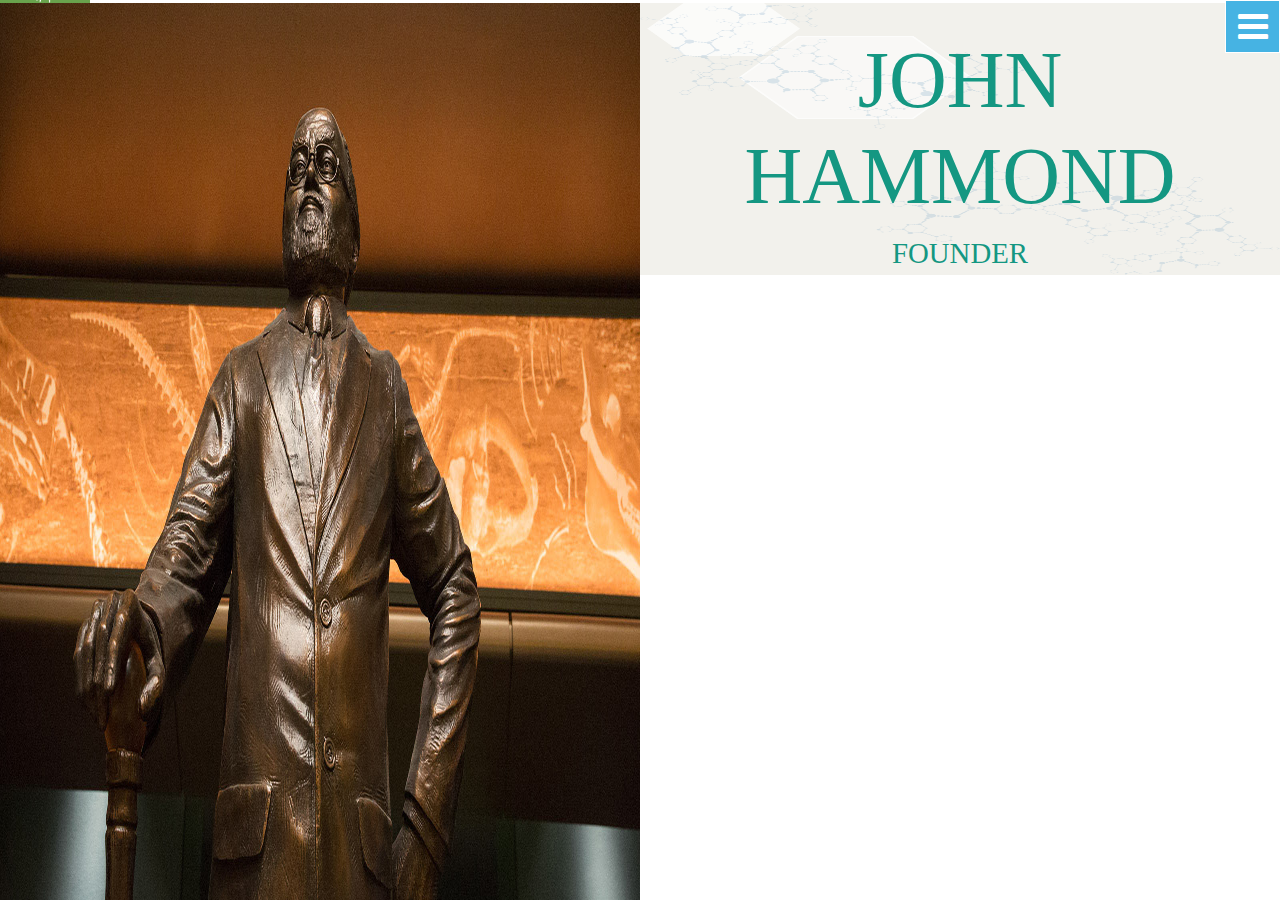
==== our_founder.html @ e9bb3881 "latest" ====
<!DOCTYPE html>
<html lang="en">
   <head>
      <meta charset="UTF-8">
      <meta name="viewport" content="width=device-width, initial-scale=1.0">
      <title>The Dinosaur Protection Group has hacked the Isla Nublar Jurassic World site to keep concerned citizens informed of what’s happening with the remaining dinosaurs as they struggle to survive in the face of an imminent natural disaster.</title>
      <link rel="stylesheet" href="https://maxcdn.bootstrapcdn.com/bootstrap/4.0.0/css/bootstrap.min.css" integrity="sha384-Gn5384xqQ1aoWXA+058RXPxPg6fy4IWvTNh0E263XmFcJlSAwiGgFAW/dAiS6JXm" crossorigin="anonymous">
      <script src="https://code.jquery.com/jquery-3.2.1.slim.min.js" integrity="sha384-KJ3o2DKtIkvYIK3UENzmM7KCkRr/rE9/Qpg6aAZGJwFDMVNA/GpGFF93hXpG5KkN" crossorigin="anonymous"></script>
      <script src="https://cdnjs.cloudflare.com/ajax/libs/popper.js/1.12.9/umd/popper.min.js" integrity="sha384-ApNbgh9B+Y1QKtv3Rn7W3mgPxhU9K/ScQsAP7hUibX39j7fakFPskvXusvfa0b4Q" crossorigin="anonymous"></script>
      <script src="https://maxcdn.bootstrapcdn.com/bootstrap/4.0.0/js/bootstrap.min.js" integrity="sha384-JZR6Spejh4U02d8jOt6vLEHfe/JQGiRRSQQxSfFWpi1MquVdAyjUar5+76PVCmYl" crossorigin="anonymous"></script>             
      <link rel="shortcut icon" href="images/favicon.png">
      <link rel="stylesheet" href="css/our_founder.css">
      <link rel="stylesheet" href="https://cdnjs.cloudflare.com/ajax/libs/font-awesome/4.7.0/css/font-awesome.min.css">
      <script src="https://ajax.googleapis.com/ajax/libs/jquery/3.4.1/jquery.min.js"></script>                                
   </head>
   <body>
<!-- ================= NAVBAR STARTED ====================== -->      
<div class="navbarr">
   <div id="navbar">
      <div onclick="openLogoDropdownFunction()" style="cursor: pointer;">
         <img src="images/small_logo.png" width="90px" height="53px" class="logo">   
         <hr class="hrForDropDown" id="hrfordropdown">
      </div>
      <a href="index.html">
      <img src="svg/jurassic_world_title.svg" width="210px" height="50px" class="jurassicWorldLogo" style="margin-left: 5px;">        
      </a>
      <a href="https://www.instagram.com/dinosaurprotectiongroup/" target="_blank">
      <i class="fa fa-instagram insta_icon"></i>
      </a>
      <a href="https://twitter.com/dinoprotectgrp?lang=en" target="_blank">
      <i class="fa fa-twitter twitter_icon"></i>
      </a>
      <a href="https://www.facebook.com/DinosaurProtectionGroup/" target="_blank">
      <i class="fa fa-facebook fb_icon"></i>        
      </a>
   </div>
</div>
<div class="LogoDropdownMainDiv">
   <ul id="logodropdown">
      <li class="dropdownLogoListItem">
         <img src="images/logo.png" class="dropdownLogo img-fluid">
      </li>
      <li class="dropdownRightSideLogoListItem">
         <img src="images/dpg_logo.png" alt="dpg_logo" class="dpg_logo img-fluid">
      </li>
      <li class="dropdownLogoIconsListItem">
         <a href="https://www.facebook.com/DinosaurProtectionGroup/" target="_blank" class="dropdownLogoFbIconLink">
         <i class="fa fa-facebook dropdownLogoFbIcon"></i>
         </a>
         <a href="https://twitter.com/dinoprotectgrp?lang=en" target="_blank" class="dropdownLogoTwitterIconLink">
         <i class="fa fa-twitter dropdownLogoTwitterIcon"></i>
         </a>
         <a href="https://www.instagram.com/dinosaurprotectiongroup/" target="_blank" class="dropdownLogoInstaIconLink">
         <i class="fa fa-instagram dropdownLogoInstaIcon"></i>
         </a>
      </li>
      <li class="dropdownLogoAlertListItem">
         <p class="alertPara">alert! mount sibo is active</p>
         <p class="volcanicPara">volcanic alert <span style="line-height: 38px;">level</span></p>
         <div class="dropdownLogoAlertSectionNumber">3</div>
      </li>
      <li class="dropdownLogoSliderListItem">
         <p class="dropdownLogoSliderSectionPara">what’s happening</p>
         <div class="carousel slide" data-ride="carousel" data-interval="1800">
            <div class="carousel-inner">
               <div class="carousel-item active">
                  <p class="ferrySlideHeading">ferry departs <br>at 9:30</p>
                  <p class="ferrySlideFirstRotatingHeading">island</p>
                  <p class="ferrySlideSecondRotatingHeading">is unsafe.</p>
               </div>
               <div class="carousel-item">
                  <p class="meetSlideHeading">meet mr. dna <br>at 9:30</p>
                  <p class="meetSlideFirstRotatingHeading">we must</p>
                  <p class="meetSlideSecondRotatingHeading">protect them!</p>
               </div>
               <div class="carousel-item">
                  <p class="mosasaurusSlideHeading">mosasaurus <br>fedding <br>at 9:30</p>
                  <p class="mosasaurusFirstRotatingHeading">feeding show</p>
                  <p class="mosasaurusSecondRotatingHeading">is closed.</p>
               </div>
               <div class="carousel-item">
                  <p class="freshSlideHeading">fresh baked <br>churros <br>at 10:15</p>
                  <p class="freshSlideFirstRotatingHeading">save the</p>
                  <p class="freshSlideSecondRotatingHeading">dinosaurs</p>
               </div>
               <div class="carousel-item">
                  <p class="innovationSlideHeading">innovation <br>center <br>guided tour <br>at 9:00</p>
                  <p class="innovationSlideFirstRotatingHeading">severe lack</p>
                  <p class="innovationSlideSecondRotatingHeading">of medicine</p>
               </div>
               <div class="carousel-item">
                  <p class="imaxSlideHeading">imax screening <br>at 10:00</p>
                  <p class="imaxSlideFirstRotatingHeading">theater closed</p>
                  <p class="imaxSlideSecondRotatingHeading">permanently.</p>
               </div>
               <div class="carousel-item">
                  <p class="triceratopsSlideHeading">triceratops <br>feeding <br>at 10:00</p>
                  <p class="triceratopsSlideFirstRotatingHeading">in need of</p>
                  <p class="triceratopsSlideSecondRotatingHeading">urgent care.</p>
               </div>
               <div class="carousel-item">
                  <p class="feedingSlideHeading">t. rex feeding <br>at 10:00</p>
                  <p class="feedingSlideFirstRotatingHeading">we can't let them</p>
                  <p class="feedingSlideSecondRotatingHeading">become extinct</p>
               </div>
            </div>
         </div>
      </li>
      <li class="dropdownLogoEruptionProjectionListItem">
         <p class="dropdownLogoEruptionProjectionPara">eruption projection</p>
         <p class="dropdownLogoEruptionProjectionMonthName">june</span></p>
         <div class="dropdownLogoEruptionProjectionSectionNumber">22</div>
      </li>
      <li class="dropdownLogoWaitTimesListItem">
         <p class="dropdownLogoWaitTimesPara">wait times</p>
         <div class="carousel slide" data-ride="carousel" data-interval="2000">
            <div class="carousel-inner">
               <div class="carousel-item active">
                  <p class="dropdownLogoGyrosphereSlideHeading">gyrosphere</p>
                  <div class="dropdownLogoGyrosphereSlideNumber">0</div>
                  <p class="dropdownLogoGyrosphereSlideMinutes">minutes</p>
               </div>
               <div class="carousel-item">
                  <p class="dropdownLogoEggSpinnerSlideHeading">egg spinner</p>
                  <div class="dropdownLogoEggSpinnerSlideNumber">0</div>
                  <p class="dropdownLogoEggSpinnerSlideMinutes">minutes</p>
               </div>
               <div class="carousel-item">
                  <p class="dropdownLogoGondolaLiftSlideHeading">gondola lift</p>
                  <div class="dropdownLogoGondolaLiftSlideNumber">0</div>
                  <p class="dropdownLogoGondolaLiftSlideMinutes">minutes</p>
               </div>
               <div class="carousel-item">
                  <p class="dropdownLogoCretaceousCruiseSlideHeading">cretaceous cruise</p>
                  <div class="dropdownLogoCretaceousCruiseSlideNumber">0</div>
                  <p class="dropdownLogoCretaceousCruiseSlideMinutes">minutes</p>
               </div>
               <div class="carousel-item">
                  <p class="dropdownLogoGentleGiantsPettingZooSlideHeading">gentle giants petting zoo</p>
                  <div class="dropdownLogoGentleGiantsPettingZooSlideNumber">0</div>
                  <p class="dropdownLogoGentleGiantsPettingZooSlideMinutes">minutes</p>
               </div>
               <div class="carousel-item">
                  <p class="dropdownLogoGallimimusValleySlideHeading">gallimimus valley</p>
                  <div class="dropdownLogoGallimimusValleySlideNumber">0</div>
                  <p class="dropdownLogoGallimimusValleySlideMinutes">minutes</p>
               </div>
            </div>
         </div>
      </li>
      <li class="dropdownLogoDidYouKnow">
         <p class="dropdownLogoDidYouKnowHeading">did you know?</p>
         <hr class="dropdownLogoDidYouKnowHr">
         <div class="carousel slide" data-ride="carousel" data-interval="2400">
            <div class="carousel-inner">
               <div class="carousel-item active">
                  <p class="dropdownANewBornBabySlidePara">A newborn human baby has a bigger brain than most fully grown dinosaurs.</p>
                  <div class="dropdownLogoANewBornRotatingHeading">
                     <p class="dropdownLogoANewBornRotatingFirstHeading">this park will never again</p>
                     <p class="dropdownLogoANewBornRotatingSecondHeading">profit from living creatures</p>
                  </div>
               </div>
               <div class="carousel-item">
                  <p class="dropdownLogoThePlatesSlidePara">The plates on a Stegosaurus’ back can grow up to 30 inches 76cm. that's about the length of a skateboard.</p>
                  <div class="dropdownLogoThePlatesRotatingHeading">
                     <p class="dropdownLogoThePlatesRotatingFirstHeading">in the face of greed,</p>
                     <p class="dropdownLogoThePlatesRotatingSecondHeading">life always finds a way</p>
                  </div>
               </div>
               <div class="carousel-item">
                  <p class="dropdownLogoTRexSlidePara">The T. rex’s widely mocked tiny arms are actually incredibly powerful.</p>
                  <div class="dropdownLogoTRexRotatingHeading">
                     <p class="dropdownLogoTRexRotatingFirstHeading">Masrani Corporation</p>
                     <p class="dropdownLogoTRexRotatingSecondHeading">must be held accountable!</p>
                  </div>
               </div>
               <div class="carousel-item">
                  <p class="dropdownLogoTheApatosaurusSlidePara">The Apatosaurus reaches full size in only 10 years. Talk about a growth spurt!</p>
                  <div class="dropdownLogoTheApatosaurusRotatingHeading">
                     <p class="dropdownLogoTheApatosaurusRotatingFirstHeading">One day of park profits</p>
                     <p class="dropdownLogoTheApatosaurusRotatingSecondHeading">could save a species</p>
                  </div>
               </div>
               <div class="carousel-item">
                  <p class="dropdownLogoTheStegosaurusSlidePara">The Stegosaurus’ brain is about the size of a walnut.</p>
                  <div class="dropdownLogoTheStegosaurusRotatingHeading">
                     <p class="dropdownLogoTheStegosaurusRotatingFirstHeading">100+ dinosaurs are</p>
                     <p class="dropdownLogoTheStegosaurusRotatingSecondHeading">currently running loose.</p>
                  </div>
               </div>
               <div class="carousel-item">
                  <p class="dropdownLogoTheRexEatSlidePara">T. rex eats up to 22 tons, 20 metric tons of meat a year… that’s the equivalent of 18 cows.</p>
                  <div class="dropdownLogoTheRexEatRotatingHeading">
                     <p class="dropdownLogoTheRexEatRotatingFirstHeading">The DPG is trying to monitor</p>
                     <p class="dropdownLogoTheRexEatRotatingSecondHeading">activity on the island.</p>
                  </div>
               </div>
               <div class="carousel-item">
                  <p class="dropdownLogoDinosaursSlidePara">Dinosaurs are both hot- and cold-blooded. Usually carnivores are hot; herbivores run cold.</p>
                  <div class="dropdownLogoDinosaursRotatingHeading">
                     <p class="dropdownLogoDinosaursRotatingFirstHeading">Lava is likely to overrun</p>
                     <p class="dropdownLogoDinosaursRotatingSecondHeading">countless dinosaurs</p>
                  </div>
               </div>
               <div class="carousel-item">
                  <p class="dropdownLogoTheGallimimusSlidePara">The Gallimimus or “chicken mimic” weighs about 493 pounds, 224 kg more than its feathered namesake.</p>
                  <div class="dropdownLogoTheGallimimusRotatingHeading">
                     <p class="dropdownLogoTheGallimimusRotatingFirstHeading">More than 2 dinosaurs</p>
                     <p class="dropdownLogoTheGallimimusRotatingSecondHeading">are killed every week</p>
                  </div>
               </div>
            </div>
         </div>
      </li>
      <li class="dropdownLogoJurassicWorldLink">
         <div class="dropdownLogoJurassicWorldButtonDiv">        
            <a href="http://www.jurassicworld.com/?redirect=off" target="_blank" style="border: none;">
            <button type="button" class="dropdownLogoJurassicWorldLinkButton">visit juraassicworld.com</button>
            </a>
         </div>
      </li>
   </ul>
</div>
<div class="barsDiv">
   <i class="fa fa-bars" onclick="openNavbarFunction()" id="openNavbar"></i>          
</div>
<div class="navbarDropdownMainDiv">
   <ul id="list" style="-moz-user-select: none; user-select: none; -webkit-user-select: none;">
      <a href="">
         <li id="islandListItem" >
            <div class="island_overlay_color">
               <svg xmlns="http://www.w3.org/2000/svg" viewBox="0 0 512 512" class="island_map_icon">
                  <g fill-rule="evenodd" clip-rule="evenodd">
                     <path d="M382.38 36.5H129.618L3.237 256l126.38 219.5H382.38L508.765 256 382.38 36.5zm-8.97 423H138.587L21.126 255l117.46-204.5H373l.25-.186 117.546 204.593L373.41 459.5zM199.367 133.075v-4.128c-1.7.492-2.74.755-3.76 1.093-22.348 7.413-44.673 14.9-67.065 22.18-3.062.995-4.042 2.317-4.038 5.563.1 75.107.07 150.212.063 225.32v4.397c2.016-.618 3.495-1.04 4.956-1.525 21.88-7.29 43.73-14.657 65.66-21.8 3.183-1.035 4.265-2.35 4.26-5.78-.113-75.11-.08-150.214-.076-225.32zM387.428 128.744V124.5c-1.974.59-3.358.96-4.716 1.413-21.77 7.252-43.506 14.598-65.328 21.683-3.286 1.067-4.146 2.55-4.142 5.868.098 74.996.067 149.99.062 224.986v4.35c1.604-.463 2.75-.754 3.87-1.124 22.123-7.335 44.224-14.744 66.39-21.944 3.106-1.01 3.936-2.455 3.932-5.638-.1-75.118-.07-150.234-.068-225.35zM296.73 149.06c-20.51-5.034-40.99-10.186-61.48-15.295-7.395-1.845-14.793-3.68-22.49-5.592-.082 1.516-.19 2.58-.19 3.642-.002 75.457.026 150.914-.07 226.37-.004 3.092 1.054 4.093 3.877 4.783 20.044 4.89 40.043 9.953 60.06 14.955 7.74 1.933 15.485 3.842 23.515 5.833.092-1.488.214-2.555.214-3.62.004-75.578-.018-151.157.06-226.734-.002-2.763-.99-3.728-3.497-4.342zm-10.64 88.257c-4.8 15.455-10.852 30.543-16.8 45.615-3.552 9.003-7.936 17.674-11.965 26.485-.344.75-.82 1.438-1.32 2.307-.425-.533-.813-.862-1.006-1.28-10.434-22.53-21.06-44.998-28.306-68.818-4.684-15.392-.613-28.25 11.042-36.44 10.43-7.327 25.083-7.505 35.725-.432 10.905 7.25 16.564 19.895 12.63 32.563zM255.87 213.79c-7.612-.012-13.937 6.27-13.948 13.852-.01 7.63 6.207 13.82 13.9 13.835 7.778.016 13.854-6.02 13.877-13.786.026-7.664-6.165-13.885-13.83-13.9z"></path>
                  </g>
               </svg>
               <h6>island map</h6>
            </div>
         </li>
      </a>
      <a href="">
         <li id="ticketsListItem" class="animate__animated animate__flipInY animate__slow animate__delay-2s animate__repeat-none">
            <svg xmlns="http://www.w3.org/2000/svg" viewBox="0 0 512 512"  class="tickets_icon">
               <path d="M382.38 36.5H129.618L3.237 256l126.38 219.5H382.38L508.765 256 382.38 36.5zm-8.97 423H138.587L21.126 255l117.46-204.5H373l.25-.186 117.546 204.593L373.41 459.5zM187.725 277.522l2.534-1.73 3.087 3.046-1.39 2.918 3.055 3.055.798-1.3.906 4.333s.27-.103 3.51-.878c3.242-.775 4.684-3.763 5.57-5.696.79-1.723 2.026-3.822 3.167-4.67s4.94-1.767 4.94-1.767l-1.64-4.085s-2.1.012-4.528 1.104c-2.43 1.09-3.714 2.458-4.437 3.85-.722 1.392-.967 2.683-2.666 4.713-1.16 1.39-3.083 1.88-4.184 2.05l10.06-16.412-3.345-3.345-14.69 9.09 1.406-3.552s1.943-.195 3.41-.615c.71-.202 1.644-.423 3.76-2.83 2.112-2.404 2.046-5.424 1.282-6.634-.78-1.235-2.927-3.13-4.355-4.322-.79-.66-1.36-1.104-1.36-1.104l-2.812 2.813-11.963 11.964 3.38 3.263 4.06-4.06.528-.526-1.592 5.652-.477 1.693.223.22 2.355 2.355 1.407 1.407zm15.82 2.81l.04-.1c.588-1.51 1.394-3.573 2.7-4.88 1.565-1.565 2.797-1.71 4.182-2.008.142-.03.287-.062.438-.096l.172.832c-.152.033-.3.067-.446.097-1.342.29-2.42.513-3.697 1.822-1.153 1.186-1.934 3.13-2.493 4.562l-.038.1c-1.505 3.858-5.674 4.267-5.85 4.287l-.09-.827c.49-.09 3.785-.46 5.083-3.79zm-1.088-14.95l1.28 1.28-8.637 14.77-.67-.61 1.614-2.85-4.686-4.687-2.9 1.79-.714-.713 14.713-8.98zm-14.206.394l-2.062-2.063-.205-.204-4.2 4.198-.65-.65 6.054-6.052 5.49-5.49.17.102c.487.292 1.91 1.207 2.83 2.396 1.03 1.33 1.997 3.3-.15 5.55-1.832 1.92-2.216 2.094-3.425 2.326-.872.167-2.39.192-3.052.195l-2.262 6.038-.334.89-.658-.6 2.455-6.637zM190.75 296.15c-.55-.176-.446.143-.436.242s.02.215.108.46c.087.246.158.15.235.07.08-.08.13-.195.36-.434.232-.236-.055-.268-.268-.337zM189.49 294.408c-.074.177-.204.335-.128.535.076.2.19.19.368.182.18-.005.457-.033.415-.185-.04-.15-.24-.753-.415-.885-.152-.115-.17.176-.24.353zM200.234 304.473c-.284.12-.424.194-.548.232-.125.038-.264.13-.192.455.054.248.11.224.324.325.213.102.36.126.43.097.072-.03.057-.1-.042-.21-.098-.108-.108-.18-.073-.216.035-.035.052-.047.18-.003.13.044.182-.086.18-.27-.003-.187.025-.533-.26-.41zM184.117 240.737l-5.015-5.015s-5.59 6.134-8.285 9.04c-2.695 2.907-2.947 2.902-3.926 2.794-.977-.11-1.584-.012-2.4-.91-.816-.9-1.884-2.3-1.884-2.3l-4.444 6.704s1.322 2.44 2.305 3.423c.983.983 1.63 1.464 4.67 1.77 3.04.306 4.858-1.188 5.688-2.06.827-.87 13.292-13.446 13.292-13.446zm-22.35 9.54l.68-.868c2.756 2.594 5.215 2.516 6.34 1.398.654-.653 2.567-2.677 4.597-4.82 2.27-2.396 4.798-4.958 5.7-5.862l.743.742c-.894.894-3.417 3.453-5.683 5.846-2.033 2.146-3.953 4.172-4.615 4.836-1.49 1.49-4.434 1.82-7.762-1.272zM191.342 294.93c-.183-.163-.2.097-.365-.042-.167-.14-.184-.225-.267-.36-.083-.14-.18-.333-.224-.054-.037.234.01.39 0 .49-.01.1-.045.23.114.26.16.027.27.04.31.123.04.083-.04.25.167.312.207.06.396.1.524.115.128.018.208.015.26-.058.05-.073-.018-.162-.174-.263-.155-.1-.22-.09-.254-.15-.035-.063.092-.213-.09-.375zM202.508 267.272l-.64-.64-9.744 6.2 4.402 4.403 5.982-9.963zm-7.955 5.854l3.98-2.53-2.465 4.045-1.515-1.514zM206.24 258.004c.132-.574.648-1.178-.192-1.192-.84-.014-1.062.146-1.208.383-.123.197-.26.263-.478.3l1.763 1.763c.002-.27.018-.83.114-1.254zM192.283 251.93l-.14-.14-2.947-2.948s-9.075 8.726-10.04 9.688c-.962.964-1.802.248-2.356-.307-.554-.555-.93-.972-.623-1.362.306-.39 10.39-10.646 10.39-10.646l-3.472-3.473-11.012 11.012c-2.664 2.664-2.263 2.818-2.05 4.138.215 1.32.616 3.113 1.398 3.61.785.494 3.942.522 3.942.522l-1.318 1.575 3.375 3.184 14.136-14.136.717-.715zm-13.928 11.368l-.64-.658.566-.5c-1.162-.66-3.28-1.94-3.506-2.092l-.153-.103c-.437-.295-.82-.505-1.086-.772-.308-.307-.472-.68-.527-1.187-.195-1.767.1-2.04.88-2.82l.08-.077c.685-.69 7.268-7.288 9.058-8.996l.673.673c-1.742 1.662-8.42 8.305-9.083 8.97l-.08.08c-.62.618-.77.657-.616 2.07.054.496.292.762 1.19 1.366l.155.104c.78.528 2.755 1.736 3.586 2.23l9.96-9.668.64.657-11.095 10.72zM198.635 303.122c-.19.037-.24.04-.313.158-.072.12.057.206.26.42.207.21.214.18.266.145.05-.034.128-.104.133-.2.007-.096-.027-.12-.027-.454 0-.156-.128-.108-.318-.068zM199.393 301.412c-.008-.027-.16-.105-.473-.17-.255-.05-.293-.05-.426.09s-.25.2-.223.25c.03.05.074.087.392.183.318.097.376.018.497-.076.12-.096.24-.25.233-.278zM200.28 303.735c-.024-.118-.042-.222-.123-.557-.08-.335-.14-.308-.347-.348-.236-.042-.333.01-.3.114.03.106.02.15-.02.378s-.118.003-.162-.01c-.042-.013-.12.083-.085.29.033.205.04.236.09.24.05.006.187.017.573.104.386.087.396-.09.373-.21zM198.307 302.55c-.046-.077-.22-.138-.428-.18-.21-.04-.234-.036-.24.237-.004.275.07.268.15.298.082.03.203.024.362-.107.158-.134.212-.154.155-.248zM196.85 302.552c-.125.1-.165.074-.28-.067-.118-.143-.22-.1-.484-.018-.264.08-.277.25-.233.323.043.074.043.17.152.315.11.144.28.102.566.06s.362-.183.483-.375c.123-.19.173-.182.07-.286-.12-.12-.148-.05-.272.048zM195.036 297.73c.172.013.383.005.362-.182-.02-.185.09-.296.106-.45.02-.157.024-.28-.044-.302-.07-.02-.076.014-.183.136-.107.12-.15.183-.187.17-.033-.012-.055-.06-.138-.2-.083-.135-.152-.09-.17-.07-.017.018.015.027-.013.296-.028.268-.116.58.266.603zM197.142 298.223c-.238-.183-.11.344-.29.312-.048-.01-.23-.308-.29-.29-.06.016-.055.13-.072.445-.018.313.038.382.1.424.062.04.093.065.304.227.21.163.29.237.34.198.053-.037.102-.26.116-.445.014-.186.034-.33.06-.476.03-.146-.078-.248-.268-.394zM195.976 301.826c-.01-.07.062-.18.145-.234.084-.057.132-.1.118-.152-.013-.055-.156-.05-.263-.157-.04-.038.08-.15.205-.247.148-.114.086-.148-.072-.217-.16-.07-.205-.13-.232-.178-.028-.047.142-.19-.004-.252-.145-.062-.09.077-.325.076-.234 0-.28-.023-.29-.067-.01-.048.185-.172.29-.237.108-.065.22-.092.45-.082s.38-.055.385-.114c.002-.06-.077-.09-.056-.157.02-.07.165-.153.12-.213-.045-.06-.124.028-.424-.03-.3-.058-.48-.095-.67-.088-.192.005-.396.014-.43-.026-.036-.042.116-.146.36-.28.246-.134.354-.166.443-.187s.255-.09.17-.21-.118-.23-.08-.293c.038-.066.164-.25.11-.312-.056-.063-.087-.003-.208-.034s-.093-.155-.187-.124c-.093.03-.068.075-.155.19-.085.112-.225.307-.3.28-.076-.03-.113-.087-.176-.18-.063-.088-.126-.115-.188-.088-.063.028-.058.1-.12.3-.063.2-.225.453-.273.474-.05.02-.128.1-.17-.13-.042-.225-.038-.325-.02-.405.02-.083.167-.252.116-.332-.052-.078-.146.082-.194-.097-.048-.18-.067-.374-.088-.477-.022-.104-.084-.185-.164-.1-.267.285-.55.645-.763.888-.215.24-.387.364-.142.492.245.128.417.23.39.266-.027.035-.166.118-.175.177-.01.06.096.116.2.235.104.116.162.216.345.2.183-.018.48-.073.5-.012.022.062-.358.167-.02.29.34.122.473.148.542.197.07.048.22.09-.018.19-.24.1-.488.32-.18.536.307.22.33.194.475.284.145.09.282.153.336.182.055.03.186.084.182.122-.002.036-.037.105-.213.09-.176-.018-.305.048-.3.182.002.136.07.184.126.26s.152.24.326.173c.17-.07.223-.114.32-.163.098-.048.257-.144.244-.214zM192.057 297.21c-.093-.203-.18-.344-.204-.38-.082-.126-.113.036-.124.136-.01.1-.043.27-.1.473-.06.204-.095.17-.257-.043-.162-.21-.262-.198-.358-.178-.097.02-.193.145-.287.228-.093.087.045.108.086.323.042.213.01.278.14.373.125.093.29.03.4.027.105-.003.167.052.298.12.13.07.256-.09.484-.262.227-.174.155-.217.103-.345s-.09-.268-.183-.472zM189.033 265.218c.668.042 2.26.008 3.05-.145.985-.19 1.248-.354 2.96-2.146 1.634-1.714.988-3.21.01-4.52-.734-.982-1.688-1.558-2.143-1.827l-1.407 1.406-4.852 4.85 1.945 1.946.438.436zm3.79-6.04c.862.52 1.23.9 1.057 1.91-.184 1.06-1.274 1.834-2.336 2.102-1.025.26-2.078-.347-2.158-.39l3.438-3.622zM219.592 264.08c-.068-.2-.072-1.4-.088-1.437 0 0-.943 1.19-1.36 1.608-.418.418-.382.476-.325.636.056.16-.037.592.06.75.1.162.135.445.127.808-.008.363.142.874.142.874l1.54-1.592s-.03-.093-.05-.237c-.02-.147-.068-.398.007-.685.073-.284.01-.522-.055-.724zM215.115 268.218l1.257 1.257s.028-.553.04-.842c.01-.29-.01-.546-.165-.814-.155-.27-.12-.49-.32-.692 0 0-.407.57-.562.747s-.25.343-.25.343zM207.99 280.374c-.71 1.513-1.375 4.454-3.113 5.57-2.356 1.512-4.266 1.385-4.266 1.385l.776 4.908s2.3-.18 3.562-.447c1.264-.267 3.6-1.857 4.572-3.367.972-1.513 1.902-3.604 2.428-4.774.53-1.172 1.937-2.37 2.992-2.64s3.725-.985 3.725-.985l-1.83-4.354s-.86-.074-3.582.68c-2.982.823-4.722 2.874-5.263 4.024zm7.708-1.59c-1.74.2-3.302.932-4.342 2.14-.593.685-1.192 1.882-1.733 3.07-.673 1.48-1.405 3.046-2.28 3.812-1.214 1.068-2.49 1.66-4.11 1.778l-.043.004-.098-.818.046-.003c.528-.04 2.078-.247 3.677-1.652.726-.636 1.347-2.08 1.98-3.473.593-1.305 1.223-2.503 1.902-3.29 1.196-1.388 2.696-2.098 4.868-2.426l.133.857zM218.386 268.41c-.1.076-.285.23-.197.424.035.078.13.127.37.072.39-.09.81.024.935.056.123.03.236-.08.256-.3.022-.215.026-.314.147-.544.12-.228.1-.466.096-.708-.005-.24-.02-.597-.257-.39-.238.204-.54.55-.8.798-.257.247-.386.47-.55.593zM211.48 239.403c.203.293.057.55-.048.835-.043.124-.032.242-.015.37.044.325.032.546-.14.83-.097.163-.242.294-.364.438-.15.176-.275.382-.15.612.046.09.13.154.22.19.158.063.325.084.483.142.36.132.687.392 1.08.414.42.025.69-.288.845-.642.436-.98.976-1.297 1.95-.94.903.33 1.837.843 1.897 1.52.06.678-.745.655-.76 1.288-.015.632.587.392.813.42.225.03.52.053.91-.52.392-.57.85-1.136 1.528-.865s1.068.783.79 1.513c-.277.73-.534 1.513 0 1.76.535.25 1-.368 1.272-.76.27-.39.85-1.12 1.302-.88.45.242.127.836.278 1.228.15.39.387.83.452 1.31.083.623-.262 1.125.015 1.263.332.165.6-.16 1.076-.355.663-.27.932-.71 1.265-1.008.572-.512.888-.812.918.106.03.918.044 1.386.008 1.783-.07.715-.477.912-.204 1.136.422.346.768.06 1.04 0 .27-.06.737-.194 1.25-.692.51-.498.677-.603.887-.526.21.075.083.67-.008 1.15-.09.482-.31 1.032-.355 1.348-.044.316-.016.452.196.557.212.104.512-.12.753-.407.24-.286.444-.564.54-.843.1-.278.273-.407.46-.37.188.04.264.25.15.77-.112.52-.352 1.33.13 1.482s.57-.39.683-.685c.113-.293.354-1.03.43-1.227.075-.195.113-.43.324-.384.21.045.317.362.248.85-.068.49-.098.88.075.994.173.113.24.09.874-.06.632-.15.82-.204 1.182-.655.36-.45.428-.79.6-1.16s.234-.61.587-.557c.354.054.565.4.587.784.023.383-.142 1.075.136 1.158.28.083.535-.038.707-.166.173-.128.354-.474.52-1.212.166-.736.264-1.27.565-1.3.3-.03.52.608.595.984.075.376.075 1.34.375 1.416.302.075.478-.014.587-.466.187-.775.26-.388.397-1.137.1-.535.15-.934.4-.942.248-.007.346.39.39.934.046.54.24.677.438.662.195-.015.3-.315.315-.753.015-.436.34-.457.39-1.232.053-.776-.126-1.573.52-1.65.648-.074.852.867.964 1.205.113.34.354 1.676 1.123 1.634.542-.03.58-.406.586-.587.016-.405.383-.895.693-1.293.308-.4.308-.94.255-1.4-.05-.46-.203-.91.286-.98.49-.066.942.325 1.236.964.292.64.127 1.484.684 2.1.558.618.655.957.873 1.19.217.233.556.33.856.227.302-.106.46-.415.25-.852-.21-.436-.03-.692.202-.79.234-.098.263-.49.114-1.047-.15-.556-.835-1.752.316-1.46 1.15.293 1.332.4 1.49.813.158.416.278 1.35.31 1.635.03.285.036.64.142.835.104.195.255.54.316.767.06.226.142.37.398.43s.466-.256.46-.46c-.007-.202-.118-.46.458-.955.422-.362.44-1.01.37-1.348-.128-.625-.098-1.166.458-1.182.558-.015.48.422.506.655.022.234.06.54.4.985.338.445.518.79.547 1.122.03.33.137.797.534.94.4.143.384.098.558.286s.54.376 1.022.467c.48.09.987.28 1.52.708.536.428.835.94 1.364 1.026.533.087 1.082.275 1.503.516.422.24.64.474.776.64.134.166.26.463.513.495s.397.116.517.236c.12.12.18.045.754.03.57-.014.955.038 1.392.384.436.346.565.58.452 1.01-.114.428.082.774.005 1.27-.074.497.16.698.333.89.173.186.525.465.587.736.06.27.264.188.286.692.02.504-.01.564-.204.73-.196.165-.083.64-.362.78-.276.144-.73.25-.452.56.28.308.477.367.665.586.187.217.353.722.353 1.062 0 .842-.226.61-.27 1.31-.03.48.02.82.14 1.105s.115.266.046.83c-.067.563.03.872.205 1.226.173.354.28.97.28 1.422 0 .452-.265 1.152.042 2.167.31 1.017.438 1.58.582 2.056.142.474.11.79.3 1.415.188.625.534 2.04.692 3.115.157 1.076-.015 1.325.254 1.762.272.437.713 1.515 1.155 2.94.44 1.424.524 2.02.556 2.455.052.744-.196.64-.204 1.002-.008.487-.104.963-.164 1.202-.062.24-.21.315-.228.542-.015.226.09.316.09.677 0 .363-.15 1.1-.352 1.847-.203.743-.287 1.082-.71 1.594-.42.514-1.21.702-1.812.867-.603.164-1.15.144-1.535.3-.383.158-.896.19-1.22.212-.322.02-.85-.084-.917-.498-.067-.413.015-.616.256-.87.24-.26.263-.476.226-.785-.038-.31-.144-.46.03-.603.173-.143.255-.406-.204-.46-.46-.05-.487-.128-.54-.21-.054-.084-.085-.247.12-.45.203-.204.256-.272.097-.4-.158-.128-.367-.02-.474.07-.107.09-.272.103-.475-.145-.203-.25-.188-.43-.04-.597.15-.164.227-.283.17-.376-.063-.09-.438.075-.687-.083-.248-.157-.257-.36-.084-.55.174-.187.27-.39.114-.532-.158-.144-.37-.07-.655-.16-.287-.09-.806-.577-1.01-.825-.203-.25-.54-.543-.775-.867-.233-.324-.608-1.528-.918-2.002-.307-.475-.602-1.1-.98-1.625-.374-.527-.436-1.01-.78-1.625-.346-.62-.37-1.002-.48-1.536-.115-.534-.355-1.152-.544-1.46s-.534-.806-.534-1.12.293-1.605-.226-2.14c-.52-.533-1.002-.55-1.272-.835-.27-.286-.77-1.34-1.062-1.92-.292-.578-.73-.91-1.392-1.135-.662-.227-1.068-.15-1.354-.39-.286-.244-.504-.882-.708-.89-.203-.008-.406.33-.15.81.256.483.55.387.7 1.573.15 1.19 0 1.355.03 1.747.03.392-.03.77-.346 1.204-.316.437-.505 1.046-.617 1.28-.113.232-.375.842-.617.676-.24-.164-.406-.3-.39-.525.014-.226.18-.633-.046-.95-.225-.314-.31-.532-.51-.586-.205-.05-.333-.044-.52.265-.19.31-.318.624-.392.782-.18.39.106.236-.023.55-.21.512-.346.468-.7 1.062-.354.595-.436.496-.572.947-.135.45-.255.858-.4 1.257s-.3 1.068-.24 1.715c.06.646.144 2.114.12 2.845-.022.73-.06 2.552-.067 3.23-.015 1.52.68 2.856.783 3.266.173.687.227.784.46 1.183.233.398.572 1.1.67 1.422.097.324.225.95.135 1.28-.09.33-.173.504-.422.603-.25.097-.586-.105-.805-.248-.218-.144-.308-.038-.632-.227s-.406-.542-.896-.896c-.49-.353-.956-.594-1.242-.924-.285-.33-1.376-1.635-1.76-2.59-.385-.957-.437-1.324-.392-1.85.045-.53-.007-1.89-.158-2.778-.15-.89.015-1.716.03-2.333.015-.618-.196-2.153-.512-2.876-.316-.722-1.437-4.012-1.58-4.906-.144-.896-.323-1.42-.66-2.527-.34-1.106-.28-1.918-.228-2.514.053-.595-.105-.92.497-1.957.603-1.04.746-1.604.858-1.928.113-.324.36-.692.24-.783-.12-.09-.153-.063-.708.315-.555.377-.93.725-1.097.725-.167 0-.37.098-.55.277-.18.18-.383.247-.602.3-.218.054-.594.25-.594.25s1.158-1.025 1.64-1.492c.482-.465 1.423-1.27 1.316-1.392-.105-.12-.52.083-.903.392-.335.27-.682.493-.764.556.11-.11.728-.79 1.035-1.098.34-.34.686-.654.565-.79-.12-.136-.39-.03-1.04.542-.646.57-1.346 1.06-1.678 1.316-.33.257-.4.28-.662.452-.263.172-.436.286-.64.49-.202.202-.436.195-.602.284-.166.092-.835.43-.835.43s.958-.91 1.573-1.468c.835-.76 1.35-1.243 1-1.498-.165-.12-.61.1-.932.227-.324.13-.25.054-.655.25-.407.195-1.062.533-1.295.6-.233.07-.36.243-.73.37s-1.083.437-1.28.543c-.195.104-.444.066-.684.172-.24.105-.76.278-.76.278s1.347-.91 2.13-1.347c.784-.438 1.288-.865 1.25-.98-.037-.112-1.377.385-2.326.776-.948.39-1.023.42-1.37.797l-.496.54s.516-.717-.165-.645c-2.115.22-4.61 1.29-4.583 1.27 1.527-1.12 3.688-1.82 4.388-2.01s1.164-.142 1.49-.707c.19-.33.26-.626.4-1.104.194-.68.466-1.12.345-1.205-.248-.173-.392-.016-.912.322-.518.34-1.067.857-1.6 1.272-.535.414-1.145.933-1.642.934-.496 0-.655.053-1.098.21-.444.158-.738.285-1.076.4-.34.11-1.152.563-1.152.563s1.046-.955 1.85-1.49c.807-.533 1.032-.594 1.846-1.573.813-.978.82-1.18 1-1.376.18-.194.24-.256.105-.45-.136-.196-.36-.287-.677 0-.317.285-.557.543-.948.947-.392.406-.617.437-.76.385-.145-.053-.4-.324-.588-.437-.188-.113-.573-.3-1.09-.128-.882.293-1.694 1.046-1.694 1.046-.038 1.362-.415 2.25-.415 2.25-.187-.97-.6-1.46-.6-1.46-1.115.844-1.747 1.4-2.04 1.74-.294.338-.242.3-.354.503-.112.202-.18.466-.293.624-.113.158-.083.294.083.444.072.064.147.134.158.235.01.1-.04.192-.054.29-.02.146-.01.3-.02.45-.01.168.002.336.033.5.033.18.138.436.544.194.406-.24.685-.383 1.114-.45.43-.068.92-.002 1.085.15.165.15.106.39-.045.586s-.22.397-.083.595c.136.195.48.827.616 1.008.136.182.36.196.648.436.287.24.264.504.82.595.558.09.626-.068.85.083.228.15.355.367.754.48.398.114.542.12.865.324.323.204.455.063.752.09.55.054.67.25.67.25.18.015.11-.335.353-.67.36-.497.708-.82.985-.88.42-.092.527-.15.58-.445.053-.292-.226-.287-.016-.572.21-.286.7-.67.948-.767.25-.1.564-.038.7.053.136.09.316.257.414.203.098-.053-.053-.415.467-.226.52.188 1.055.223 1.708.896 1.43 1.476 1.29 2.8 1.273 2.762-.377-.768-.85-1.15-1.13-1.4-.277-.248-.37-.367-.79-.52-.422-.15-.76-.006-.963-.135-.204-.128-.166-.347-.452-.3-.286.044-.18.286-.474.473-.293.188-.617.286-.42.587.195.303.353.415.526.36.173-.05.693-.283 1.265.092.572.377.842.63 1.31 1.265 1.182 1.604.737 2.935.737 2.935-.18-1.038-1.122-2.13-1.332-2.37-.21-.24-.414-.55-.925-.55-.512 0-.866.083-1.07-.06-.202-.145-.18-.227-.503-.083s-.67.353-.925.368c-.257.015-.332-.03-.423-.18-.09-.152-.293-.25-.428-.19-.136.06-.18.106-.33.498-.15.392-.392.48-.633.737-.24.256-.302.466-.466.452-.166-.017-.287-.227-.467-.15s-.324.338-.662.374c-.34.038-.67-.143-.714-.247-.046-.106-.077-.304-.227-.392-.15-.09-.338-.144-.52-.293-.18-.15-.21-.422-.42-.468-.21-.046-.73.008-1.01-.21-.277-.22-.406-.92-.64-.973-.232-.05-.39.062-.767-.164-.376-.227-.43-.61-.707-.708-.28-.097-.473.006-.677 0-.203-.007-.203-.112-.693.315-.49.43-.95.873-.95.873s.47.244.785.377c.464.2.55.227.676.766.125.536.313.58.49.617s.404.062.69.287c.408.322.367.54.542.56.55.06.748.085.884.11.138.027.283.027.486-.167.202-.192.39-.21.57-.192.18.018.366.168.49.25s.253-.04.473.163c.218.2.56.53.655.613.095.087.234.165.438.198.42.07.38-.134.678-.11.233.016.457.11.585.04.128-.067.443.058.688.113.245.055.438.13.494.063.057-.063.104-.154.068-.344-.034-.188.267-.48.722-.395.455.087.92.26 1.614 1.093 2.05 2.46 1.496 4.652 1.495 4.646-.184-1.268-.89-2.626-1.782-3.32-.54-.42-.8-.22-1.014-.368-.112-.078-.357-.16-.477-.073-.122.085.067.187.21.27.14.082.158.106.15.22-.01.11-.236.047-.516.024-.28-.02-.627-.025-.653.354-.026.377.31.43.494.502.185.072.378.094.447.198.068.102.223.093.33.045.104-.05.466.062.633.16.167.1.606.386.79.807.364.838.096 1.646.08 2.022-.02.545-.098.795-.442 1.403-.344.61-.662.8-.894.98-.23.18-.314.16-.314.16s.46-.488.68-1.746c.22-1.258.04-1.454-.043-1.605-.08-.15-.146-.31-.43-.533-.282-.225-.338-.383-.38-.484-.044-.104-.028-.147-.14-.188-.11-.044-.106.14-.338.088-.232-.05-.456-.196-.61-.315-.155-.123-.272-.21-.413-.2-.143.015-.433.047-.622.065-.19.017-.644-.13-.782-.215-.137-.086-.45-.364-.507-.55-.056-.186-.236-.537-.188-.687.046-.15-.032-.296-.185-.374-.155-.077-.24-.068-.357.058-.116.124-.262.185-.45.148-.19-.034-.44-.137-.503-.2-.064-.066-.17-.225-.34-.28-.166-.055-.36-.095-.54-.077-.18.018-.405-.103-.48-.153-.18-.12-.087-.224-.207-.353-.12-.13-.24-.12-.69-.228-.452-.107-.775-.25-.9-.314-.124-.063-.094-.17-.265-.222-.172-.052-.46-.05-.644-.01-.126.026-.348.092-.48.138l39.097 39.1c1.082-.9 2.132-1.853 3.146-2.866 18.034-18.034 18.034-47.273.002-65.307-14.78-14.778-37.08-17.444-54.576-8.002l.022.02c.338.12.794.235 1.006.54zm43.472 47.006s-.646.577-1.108.905c-.46.328-.71.482-1.71.834-1.08.38-1.827.213-1.836-.16-.01-.412.32-.542.68-.613.36-.07.726-.104 1.83-.29 1.234-.214 2.144-.678 2.144-.678zm-4.166-11.63c.164-.058.41-.028.41-.028s-.18.11-.357.268c-.18.157-.276.15-.27-.02.01-.174.052-.158.216-.22zm.015.975c.147-.012.66-.018.66-.018s-.354.173-.573.318c-.22.145-.436.157-.41-.052.027-.196.18-.236.324-.248zm-.6 1.18c.164-.282.356-.2.6-.086.243.11.84-.02.84-.02s-.237.157-.338.184c-.1.024-.155.06-.58.118-.327.046-.668.056-.52-.197zm-.605.968c.066-.222.223-.244.348-.198.126.043.157.043.564.17.408.126 1.043-.026 1.043-.026s-.244.163-.45.202c-.203.042-.407.127-.928.2-.517.076-.657-.083-.577-.35zm-.227.917c.156-.037.435.026.81.23.374.203 1.19.117 1.19.117s-.352.188-.597.194c-.244.01-.438.076-.897.105-.46.03-.783-.006-.798-.308-.01-.224.137-.3.293-.337zm.376 1.7c.204.027.407.05.853.058.446.01 1.013.025 1.525-.167.015-.005-.308.31-.72.475-.232.095-.522.206-1.39.346-.87.142-1.047-.12-1.04-.385.014-.603.292-.398.772-.326zm1.16 1.7c-.2.045-.64.177-1.09.343-.45.167-.79.19-.742-.17.04-.315.2-.395.534-.37.334.02.456 0 .813-.02.546-.03 1.52-.157 1.52-.157s-.835.332-1.035.375zm.89 1.273c.024-.005-.514.41-1.08.715-.406.22-.823.304-1.085.38-.266.08-.534-.13-.56-.52-.04-.64.243-.455.397-.44.157.015.364.06.74.026.234-.02.924-.018 1.586-.16zm-2.822 2.296c-.063-.666.04-.747 1.096-.606.743.1 1.57.004 1.877-.06.31-.062.824-.186.817-.186-.007 0-1.406.666-2.186.962s-1.54.554-1.604-.11zm.108 1.36c-.034-.566.33-.522 1.407-.68.723-.103 1.975-.488 2-.49.025-.004-.5.38-.935.644-.435.263-.868.504-1.255.668-.388.166-1.192.29-1.217-.14zm.322 1.773c-.074-.172-.167-.302.034-.45s.86.17 1.217.312c.356.14.976.404 1.71.347.018 0-.746.328-1.832.385-.564.03-.823.104-1.128-.594zm3.925 3.87c-.375.228-.806.435-1.096.584s-1.073.443-1.165.006c-.1-.478.55-.622 1.426-.727.416-.05 1.407-.212 1.407-.212l-.57.35zm-1.163-.806c-.498.188-1.19.388-1.283-.027-.062-.28.2-.49.85-.54.65-.047 2.342-.412 2.342-.412s-.65.51-1.908.98zm1.41-1.647c-.783.396-1.5.653-1.968.757-.466.104-1.064-.137-1.247-.445-.133-.223-.238-.51.36-.612.228-.038.577.015 1.043.003.74-.018 1.75-.175 2.196-.282.422-.098 1.116-.306 1.116-.306s-.717.487-1.502.886zm5.227-13.678c.077.053-.07.15-.167.167s-.2-.004-.2-.004.222-.263.368-.164zm-.003.708c.118-.107.243-.14.317-.013.097.16-.123.19-.276.235-.15.046-.52.018-.52.018s.364-.133.48-.24zm-.16.852c.406-.196.62-.24.676-.03.046.176-.227.313-.47.33-.243.015-.826-.078-.826-.078s.355-.096.62-.222zm.457.803c.23-.118.483-.092.533.07.082.265-.207.426-.677.5-.692.103-1.192-.124-1.178-.125.648-.045 1.094-.328 1.322-.445zm-.015 1.08c.493-.186.732-.292.885.028.135.278-.203.52-1.1.66-1.35.21-1.915-.003-1.906-.006 1.054-.157 1.886-.595 2.12-.683zm-.27 1.566c.628-.285.874-.43 1.053-.534.18-.104.536-.252.702.16.166.41-.364.592-.758.758-.394.165-.84.3-1.562.37-1.07.104-1.602.004-1.602.004.83-.18 1.574-.486 2.168-.757zm.34 1.262c.982-.338 1.203-.434 1.298-.475.106-.046.463-.134.715.3.228.39.304.724-.862.86-.857.1-1.945-.046-2.32-.117-.375-.07-.625-.177-.625-.177s.84-.06 1.796-.39zm-1.222 1.91c.062.003.983-.113 1.892-.393.936-.288 1.366-.444 1.534-.506.166-.06.414-.107.685.305.238.366.158.68-1.05.75-1.205.072-2.082.017-2.258.01-.165-.008-.74-.156-.804-.168zm1.62 1.346s.964-.393 1.728-.67c.763-.277.875-.277 1.063-.33.187-.047.444.058.546.335.185.515.103.55-.56.56-.663.01-.934.092-1.16.117-.225.024-.59.05-.86.006-.268-.043-.757-.018-.757-.018zm1.824.708c.772-.22.98-.303 1.08-.364.1-.063.297-.095.4.078.076.126-.42.442-.802.61-.382.17-.752.24-1.084.196s-.752-.05-.783-.056c-.032-.007-.246.028-.246.028s.667-.273 1.435-.492zm-1.237 1.545c.114.004.832-.062 1.56-.48.49-.28.657-.41 1.122-.712.726-.47 1.053-.48 1.192-.014.137.47-.328.563-.912.835-.462.214-.772.35-1.13.44-.42.107-.637.123-1.05.073-.36-.044-.708-.13-.783-.142zm.963.664c0 .005.305-.168 1.278-.396.972-.23 1.094-.386 1.364-.46.27-.073.597-.197.756.056.136.214-.35.354-.72.496-.368.144-.83.2-1.238.285-.408.085-.85.03-1.045.02-.195-.012-.395-.007-.395 0zm.287.693c1.08-.086 1.555-.17 2.118-.43.562-.26 1.116-.437 1.274-.46s.515-.018.717.333c.224.39-.037.805-.73.94-.693.134-1.062.208-1.447.134-.385-.075-.703-.14-1.002-.255-.426-.164-.93-.263-.93-.263zm2.94.913c.31-.132.81-.312 1.06-.394.25-.08.512-.18.8.11.224.23.05.457-.383.602-.435.145-.853.157-1.13.145-.275-.014-.704-.047-.876-.068-.172-.024-.647-.062-.627-.057s.848-.202 1.156-.338zm1.854 2.478c-.325.02-.757-.046-.988-.117s-.442-.19-.717-.318c-.275-.13-1.04-.414-1.04-.414s.477.073 1.124.04c.645-.033.97-.02 1.244-.04.67-.052.84-.173.85.376.006.444-.152.455-.475.474zm-.14-1.283c-.337 0-.62-.026-.812-.076-.19-.052-.736-.152-.736-.152s.77-.1 1.18-.192c.412-.094.813-.17.898-.17.088 0 .233.042.287.17.094.223-.48.42-.818.42zM227.036 293.094l1.825-5.663c-3.207-1.152-8.015-1.557-12.687 3.116-4.714 4.715-3.337 13.064-3.238 13.12.1.057 5.738-2.21 5.738-2.21s-1.498-5.233 1.25-7.632c2.745-2.4 7.113-.73 7.113-.73zm-9.264-.336c-2.79 2.79-2.09 7.04-2.013 7.786l-.83.18c-.147-.473-1-5.434 2.152-8.635 2.293-2.325 5.22-3.15 8.89-2.69l-.128.88c-3.365-.424-5.98.384-8.072 2.478zM218.077 260.454c-.242-.026-.263.22-.38.38-.12.16-.058.306-.027.49.05.297-.06.596-.026.77.08.423.377.755.377.755s.27-.31.36-.433c.094-.124.306-.458.58-.805.272-.344.443-.813.463-.824.02-.01-.558-.16-.825-.226-.197-.047-.28-.083-.52-.108zM214.876 267.487c.108-.148.433-.586.722-1.07s.077-.696.018-1.02c-.06-.32-.086-.502-.213-.65-.13-.15-.222-.306-.217-.62.005-.313.03-.514-.128-.86-.16-.345-.154-1.762-.154-1.762-.11.077-.526.36-.8.604-.272.24-.59.59-.79.986-.2.395-.307.348-.658.955-.35.61-.46 1.274-.46 1.245l2.495 2.495c-.002 0 .077-.153.186-.303zM213.556 260.046c-.03-.154-.355-.118-.856-.195-.43-.066-.64-.176-.85-.262-.21-.088-.474-.31-.902-.037-.428.275-.61.474-.785.682-.407.49-.384.317-.62.605-.364.44-.565.858-.76 1.045.01.02 2.592 2.592 2.592 2.592s.186-1.02.428-1.54c.24-.522.4-.568.562-.996.16-.428.415-.83.612-1.098.357-.48.61-.634.58-.794zM264.622 278.6c0 .203.338.72.438 1.11.102.395.708 1.024 1.526 1.755.82.73 1.112.234 1.202-.057.23-.752.05-1.528-.332-2.183-.294-.506-2.834-1.88-2.834-.624zM208.61 260.17c.146-.222.18-.438.307-.62.16-.227.417-.423.696-.735.5-.56.847-1.142.847-1.142s-.82.34-1.336.414c-.515.075-.483-.127-.6-.362-.12-.236-.207-.56-.354-.177-.147.383-.316-.076-.464 1.133-.134 1.11-.21 1.373-.402 1.755l.794.794c.077-.21.262-.673.513-1.06zM267.666 268.056c-.526-.19-.897.134-1.09.505-.112.22-.203.43-.38.608-.227.222-.51.408-.655.698-.058.118-.09.265-.12.396-.02.092-.014.187-.02.28-.028.29-.243.608-.462.794-.037.03-.084.054-.125.08-.173.102-.406.114-.6.11-.277-.003-.552-.032-.825-.046-.463-.022-.694.282-.667.723.01.124.05.244.056.367.004.1.04.196.076.287.05.14.094.317.073.46-.016.123-.07.31-.157.4-.054.055-.097.08-.115.164-.017.07-.012.146.01.214.022.067.063.126.095.194.035.068.033.14.05.212.018.078.036.143.026.226-.013.12-.047.22-.112.32-.025.036-.056.057-.07.1-.015.05-.002.09-.002.135 0 .057-.024.11-.032.167l.01.085c.008.175.054.325.12.484.074.183.158.365.283.517.202.247.887.507 2.493.517 1.605.012 2.1-.796 2.223-1.414.125-.618.045-1.19-.033-2.864-.08-1.673.236-1.313.447-2.627.213-1.316.164-1.852-.494-2.09zM234.36 263.282c.078-.038.16-.047.237-.078.138-.055.313-.124.425-.225.165-.152.253-.368.39-.54.105-.133.284-.15.42-.246.078-.053.168-.177.186-.268.025-.126-.102-.153-.196-.115-.165.07-.278.217-.4.343-.12.128-.26.212-.412.302-.215.125-.423.275-.617.436-.1.084-.198.168-.292.26-.04.038-.145.13-.184.214-.083.188.15.093.23.045.07-.045.14-.092.215-.128zM223.458 282.89l-3.374-3.375-15.428 15.054 3.666 3.455 15.136-15.136zm-4-.06l.662.66-11.144 11.143-.66-.66 11.142-11.144zM266.43 261.587c-.572-.304-.876-.112-1.167-.045-.293.067-.55.235-.91 1-.358.764-.292 1.303-.448 1.685-.157.38-.348.708-.842.75-.494.046-.742-.178-1.056-.245s-.596-.19-1.292-.01c-.697.178-1.056.338-1.01 1.302.047 1.035.11 1.818 1.36 1.807 1.243-.01.98-.397 2.38-.42 1.485-.02 2.244-1.196 2.728-1.993.48-.797 1.168-2.29 1.135-2.773-.036-.484-.304-.754-.877-1.057zM226.07 257.86c.087-.23.195-.67-.15-.716-.345-.046-.273.274-.304.552-.045.396-.14.634-.015.695.138.07.382-.297.47-.53zM221.957 261.428c-.083.64.113 1.658.113 1.658s.335-.427.608-.71c.273-.282.51-.603.912-.983.402-.383.413-.33.428-.532.015-.2-.315.048-.562.183-.248.133-.63.412-.685.344-.056-.065.093-.236.293-.396.2-.16.655-.592.78-.777.122-.187.07-.435.06-.66-.01-.227.03-.918.083-1.393.052-.475.085-.762-.175-.762-.185 0-.36.37-.442.764-.102.48-.263.746-.418 1.716-.085.537-.206.918-.248.896-.04-.02-.082-.372-.016-.655.068-.283-.107-.53-.097-1.15s-.34-.02-.46.212c-.117.23-.22.253-.18.55.042.3-.052.733-.052 1.064.002.328.142-.008.06.632zM225.478 259.588c.124.062.345-.088.576-.278.233-.19.484-.176.955-.613.467-.438.477-.472.42-.97-.035-.323-.35-.03-.555.187-.207.216-.537.546-.85.91-.313.364-.67.702-.547.764zM390.566 173.094c-12.013 9.54-31.93 11.664-47.12-1.162-5.468-4.617-9.392-10.905-11.144-17.99-2.977-12.04-.368-23.097 6.848-32.313l-37.094-37.09L243 143.586c5.075 5.023 10.15 10.19 15.407 15.17 1.905 1.805 2.114 3.05.095 4.888-2.98 2.714-5.86 5.565-8.554 8.563-1.707 1.897-2.764 1.917-4.546.023-5.008-5.324-10.235-10.443-15.19-15.456l-145.44 145.44 37.15 37.132c17.42-9.944 34.86-5.69 45.08 4.036 6.86 6.533 10.934 14.764 11.508 24.452.488 8.21-1.86 15.68-5.93 22.47l37.122 37.157c48.507-48.506 96.934-96.936 145.542-145.544-5.122-5.097-10.412-10.425-15.788-15.662-1.345-1.31-1.496-2.194-.047-3.558 3.14-2.95 6.215-5.983 9.14-9.148 1.755-1.9 2.98-1.723 4.696.06 5.067 5.266 10.28 10.393 14.986 15.127 19.945-19.94 39.706-39.695 58.996-58.982l-36.662-36.66zm-128.4 189.345l-31.135-31.136c-13.277-.416-25.772-5.83-35.198-15.256-9.426-9.428-14.84-21.92-15.258-35.2l-31.067-31.067 25.717-25.716 19.56 19.558c.302-.318.577-.6.846-.868 9.76-9.76 22.76-15.113 36.603-15.074 13.842.04 26.87 5.467 36.687 15.283 9.814 9.814 15.243 22.843 15.282 36.686.04 13.843-5.314 26.84-15.075 36.6-.265.266-.547.543-.87.848l19.625 19.625-25.717 25.716zm33.278-163.142c-3.288 3.317-6.64 6.57-9.886 9.93-1.178 1.22-1.973 1.162-3.14-.026-5.265-5.357-10.58-10.66-15.935-15.93-1.117-1.1-1.078-1.877.018-2.944 3.347-3.258 6.656-6.556 9.912-9.904 1.335-1.373 2.38-1.253 3.677.062 5.077 5.153 10.224 10.24 15.32 15.374.48.48.798 1.122 1.244 1.762-.488.687-.783 1.247-1.21 1.676zm36.056 36.158c-3.19 3.03-6.242 6.207-9.367 9.305-.553.548-1.198 1.004-1.957 1.63-.766-.55-1.395-.885-1.878-1.366-5.137-5.108-10.222-10.268-15.392-15.342-1.215-1.193-1.164-1.99.035-3.142 3.302-3.18 6.553-6.415 9.727-9.723 1.457-1.52 2.536-1.252 3.883.12 4.948 5.035 9.923 10.047 14.985 14.97 1.407 1.366 1.348 2.238-.035 3.55zM245.458 322.833c1.812-1.73 5.12-5.08 6.22-7.264 1.1-2.185.14-4.934-1.76-6.665-1.45-1.324-3.056-1.68-4.643-1.452l2.848-1.928-3.692-4.27-9.984 7.208 4.214-6.496-3.07-3.286-6.62 4.252 7.53-9.66-4.483-4.295-14.222 20.9 3.453 3.452 7.784-5.596s-3.2 5.486-5.196 7.935l3.62 3.865 9.32-6.317c-2.774 2.986-5.863 7.236-1.93 11.253.422.432.836.78 1.246 1.065 3.196 2.226 6.043.357 7.937-1.34.563-.506 1.048-.998 1.428-1.362zM227.75 316l-.31-.31 5.838-11.685-.173-.173c-1.28.677-3.195 1.562-5.056 2.543-1.666.877-6.532 3.25-6.627 3.296l-.487-.48.004-.007c.31-.47 4.248-6.235 5.778-8.393 2.91-4.105 5.686-8.108 5.978-8.526l.63.634c-2.604 3.747-8.03 11.578-10.308 14.903 2.563-1.333 7.363-3.56 11.197-5.596l.678.68-5.486 10.912 15.043-9.915.588.712-17.287 11.41zm9.14 6.952c-.104-.095-.205-.188-.3-.282-3.324-3.324.202-7.1 2.097-9.128 1.527-1.638 6.302-6.482 9.782-3.35.09.08.175.163.26.246 1.978 1.98 1.546 4.506-.878 7.21l-.063.07c-2.495 2.843-5.254 6.074-8.09 6.253-1.023.068-1.968-.277-2.81-1.018zM257.453 327.674c2.047-2.133 3.062-3.66 3.176-4.668.087-.777.337-1.593-.692-3.165-.307-.468-.725-1-1.295-1.622-.14-.153-.278-.3-.413-.444-2.23-2.39-3.464-3.432-3.464-3.432l-9.523 9.523-3.512 3.512-1.963 1.964 3.046 3.047 4.502-4.502.833.403c-1.025 3.196-3.06 6.98-3.06 6.98l3.308 2.187c2.638-4.386 4.052-8.185 4.052-8.185s2.956.538 5.005-1.596zm-6.717.01l-2.428 6.015-.716-.466s1.985-4.66 2.49-5.895l-2.234-1.54-.582-.4-.85.85-2.78 2.778-.554-.555 1.803-1.804 4.043-4.045 5.828-5.827s1.19.706 2.213 1.802c.603.647 1.15 1.434 1.36 2.29.036.153.063.306.08.46.204 2.188-1.03 3.564-1.896 4.516l-.132.146c-.955 1.06-1.786 1.466-2.84 1.63-1.052.164-2.637.052-2.806.043zM247.228 317.053c2.824-3.22 1.58-5.25.79-5.947-.073-.073-.147-.147-.226-.215-1.82-1.598-4.69-.73-8.47 3.24-4.04 4.245-3.67 6.22-2.052 7.84.08.08.167.16.258.24.66.585 1.432.89 2.213.84 2.458-.155 5.167-3.35 7.424-5.924l.064-.073zm-3.104.774c-2.522 2.535-4.628 3.856-5.7 2.87-1.07-.986.855-3.155 2.612-5.042 2.142-2.3 4.66-4.108 5.744-3.092.678.636.078 2.516-2.656 5.264zM255.976 325.303c.79-.872 1.772-1.846 1.597-3.947-.006-.03-.006-.056-.008-.085-.092-.927-.57-1.686-1.19-2.303-.462-.457-1-.837-1.525-1.15l-4.044 4.044-2.963 2.964.95.656 2.047 1.416c.425.006 1.72.013 2.558-.12.9-.137 1.663-.457 2.444-1.323l.134-.15zm-.615-2.7c-.128.587-.472 1.137-1.095 1.684-1.357 1.186-3.697.585-3.697.585s.033-.03.09-.092c.56-.58 3.575-3.703 4.35-4.447.355.843.503 1.58.353 2.27zM214.692 318.367c.08.03.38.113.23-.092-.15-.206-.152-.37-.166-.48-.013-.103-.042-.195-.146-.19-.106.005-.16.215-.13.368.06.296.135.36.212.394zM215.62 315.176c.04-.068.027-.2-.017-.29s-.12-.158-.263-.145c-.143.015-.21.065-.363.172-.15.104-.276.188.055.236.26.04.545.098.587.028zM267.285 316.752c.467-.438.846-.8 1.194-1.15 9.586-9.586 14.843-22.354 14.804-35.95-.04-13.598-5.372-26.398-15.014-36.04-9.644-9.644-22.443-14.976-36.04-15.016-13.598-.04-26.366 5.22-35.952 14.806-.354.354-.72.734-1.15 1.194l-.324.346-19.58-19.58-24.42 24.42 30.677 30.676.007.183c.366 13.112 5.69 25.457 14.994 34.76 9.305 9.304 21.65 14.63 34.76 14.994l.183.006 30.742 30.74 24.42-24.42-19.645-19.643.345-.325zm15.977 19.64l-21.484 21.483-29.652-29.653c-12.34-.135-24.662-4.922-34.102-14.362-9.44-9.44-14.23-21.765-14.364-34.104l-29.82-29.822 21.482-21.482 19.64 19.638c.903-1.075 1.858-2.123 2.87-3.136 18.972-18.97 49.818-18.882 68.9.2 19.078 19.078 19.168 49.925.196 68.897-1.01 1.012-2.06 1.967-3.137 2.87l19.472 19.472zM248.767 337.74l5.718 5.937 3.495-3.494-2.23-2.23 11.362-11.36-3.375-3.375s-15.014 14.478-14.97 14.523zm4.248-.317l2.763 2.762-.693.693-3.308-3.307 11.792-11.79.544.544-11.1 11.1zM187.91 292.01c.392.02.532-.045.635-.25.12-.236.73-.827.73-.827s-.503.777.304.58c.807-.196 1.044-.138 1.044-.138s-.502.582-.75.75c-.246.168.167.147.61.117.443-.03 1.144.04 1.42.038.276 0 .875.13.875.13s-.67.178-.866.256c-.197.078-.276.297-.533.118-.255-.178-.274-.138-.343-.07-.07.07.207.247.098.375-.11.127-.285-.07-.53.04-.248.107-.337.195.077.354.414.156.78.264.986.394.207.13.532.374.532.374s-.65-.078-.73.098c-.078.18.315.475.494.69.177.217.364.266.463.187.1-.08.197-.196.197-.196s.02.297.06.453c.04.158-.01.22-.073.314s-.073.153.07.26c.142.108.374.23.354.327-.02.094-.203.047-.346.07-.142.026-.198.077-.14.286.058.208.113.327.087.464s-.032.23.034.238c.067.008.095.02.432-.316l.74-.74c.058-.057.073-.164-.066-.178-.14-.01-.35-.03-.35-.03s.16-.23.318-.32c.16-.09.255-.006.485-.12.228-.11.295-.202.27-.27-.022-.07-.193-.12-.263-.105-.07.02-.13.016-.156-.01-.026-.026.16-.126.072-.188-.086-.064-.204-.047-.39.015-.19.062-.283.124-.376.217-.093.094-.358.323-.358.323s.186-.338.225-.45c.038-.114.017-.42.284-.494.267-.076.49-.17.66-.142.168.03.283.058.333.007.05-.046.114-.255 0-.357-.114-.103-.406-.094-.406-.094s.168-.11.35-.176c.178-.063.36-.04.475.013s.235-.01.268.072c.035.08.016.217-.008.332-.023.117-.046.182.063.216.11.035.253-.01.433-.148.18-.14.244-.23.53-.206.288.026.465.047.538.038.072-.01.23.02.23.02s-.31.187-.425.24c-.117.05-.236.13-.393.1s-.253-.037-.308.04c-.056.08-.085.196-.038.26.046.064.19.11.405.058.216-.052.364-.113.518-.116.154-.002.354.04.5.11.144.07.293.143.382.18.09.038.31.144.31.144s-.426-.05-.56-.045c-.133.007-.305.09-.3.17 0 .08.155.156.295.203.14.045.328.166.4.243.073.078.206.246.23.304.022.06.05.206.05.206s-.297-.325-.486-.374c-.19-.05-.302-.094-.34-.033-.04.062-.08.12.02.24.1.123.3.266.29.264-.008-.004-.316-.085-.362-.033s-.082.11.052.25c.133.14.428.427.52.55.093.12.327.466.327.466l.052.157s-.258-.177-.383-.19c-.124-.015-.2.01-.217.083-.017.076.04.1.148.183.107.084.173.136.21.276.04.14.06.254.09.448.033.194.08.316.198.356.12.036.233.046.457-.005.224-.05.708-.117.708-.117s-.328.19-.4.25c-.073.06-.13.13-.093.192.038.06.384.053.534.062.15.012.273-.017.572.01.298.025.66.096.66.096s-.483.122-.65.175c-.17.05-.25.155-.245.236.006.082.214.128.34.144.125.015.506.116.506.116s-.186.1-.144.178c.04.075.31.205.302.25-.01.042-.154.092-.03.18.277.192.556.596.545.59-.395-.245-.798-.356-.847-.29-.05.068.06.263.25.478.192.214.383.464.383.464s-.576-.237-.75-.313c-.173-.074-.26-.12-.302-.126-.042-.007-.142-.033-.2.1-.06.134.09.232.252.32.163.084.356.105.443.198.087.094.108.136.063.25-.043.113.077.167.14.248.064.082.235.224.24.236.006.012-.168-.013-.26.058-.094.07-.097.102.035.29.13.188.216.262.236.38s.08.222.148.23.127-.024.15-.094l.05-.14s.14.254.214.207c.076-.046.19-.248.218-.36.03-.12.163-.432.16-.482-.003-.048-.018-.122-.018-.122s.145.175.218.23c.072.054.147.06.2.04.052-.025.133-.207.058-.398-.076-.19-.142-.345-.122-.54.02-.192.165-.373.165-.373s.13.187.236.142c.104-.045.186-.226.207-.34.02-.113.002-.322.002-.322s.11.07.163.158c.05.086.116.284.148.327.032.044.073.12 0 .32-.073.198-.114.298-.253.513s-.238.46-.215.576c.023.116.073.193.02.298-.052.104-.14.33-.067.387.073.055.216 0 .62-.282.403-.28.52-.306.52-.306s-.117.23-.036.28c.08.053.338-.02.545-.093.207-.074.616-.157.717-.18.103-.02.363-.042.363-.042s-.42.293-.525.38c-.105.09-.28.198-.26.293.022.098.196.09.332.088.138-.003.352.02.352.02s-.406.287-.58.42c-.175.134-.304.284-.248.373.056.093.218.087.5.06.28-.025.622-.045.77-.02.147.026.5.087.563.1.064.01.398.107.398.107s-.295.058-.586.17c-.29.107-.47.242-.622.294-.15.054-.375.085-.6.113-.228.03-.667.05-.696.253-.028.203.256.217.458.332.204.115.675.394.675.394s-.46-.07-.764.01c-.305.078-.33.128-.37.17-.038.044.14.215.273.36.134.145.295.29.456.28.305-.013.438-.054.543-.07.104-.018.34-.05.34-.05s-.33.234-.425.337c-.096.102-.096.21-.058.284.038.072.258.084.412.07.155-.015.445-.056.494-.02.05.038-.05.19.04.242.09.05.32.098.613.173.22.055.436.127.644.218.068.028.135.06.2.095.04.02.172.087.086.138-.026.015-.06.014-.09.013-.126 0-.242-.01-.366 0l-.215.01c-.043.002-.083-.003-.125 0-.094.006-.238.046-.306.118s.004.145.067.187c.068.048.126.095.206.125.04.017.075.04.113.06.095.04.183.09.276.135.064.032.125.065.185.105.03.02.125.082.09.132-.025.036-.097-.004-.128-.014-.074-.02-.15-.01-.227-.01-.084.006-.167.01-.25.018-.228.023-.42.057-.253.24.164.183.327.27.417.39.09.117.2.17.267.14.067-.032.133-.1.032-.22-.1-.117-.096-.246.085-.223.18.024.285.087.387.172s.242.26.345.21c.105-.045.067-.257.027-.36-.022-.053-.086-.208.03-.212.034 0 .064.03.087.054.016.013.03.03.043.047.06.072.133.118.21.17.1.064.203.107.27.054.066-.055-.014-.212.446-.413.462-.2.45-.23.547-.29.1-.058.215-.058.446-.04.23.018.903.032.89.026-.01-.005-.41.208-.538.28-.13.067-.176.166.13.257.304.088.58.19.763.28.183.09.315.132.45.19.134.057.38.194.38.194s-.57-.084-.783-.054c-.212.032-.328.16-.184.27.145.11.248.132.403.19.16.06.425.088.474.124.05.038-.22.125 0 .278.4.28.61.563.61.563s-.45-.136-.72-.104c-.27.033-.56.067-.14.496.42.426.557.503.584.628.025.125.01.23.048.376.04.147.117.44.105.44-.01 0-.237-.115-.36-.215-.12-.1-.172-.15-.19-.268-.017-.114-.038-.183-.122-.232-.084-.048-.017.128-.177.097-.16-.03-.138-.123-.23-.065-.093.06-.067.15.034.292.102.142.282.313.26.362-.024.047.065.096.117.177s-.028.174.017.373c.042.2.11.396.127.446.013.04-.083.12-.11.145-.055.043-.104-.013-.138-.055-.046-.064-.095-.127-.132-.197-.046-.088-.093-.21-.22-.196-.128.01-.108.06-.11.145-.003.085-.033.153-.07.18-.04.027-.1-.087-.116-.107-.026-.032-.057-.056-.087-.085-.037-.04-.065-.083-.114-.11-.04-.025-.097-.042-.13-.086-.032-.047-.06-.098-.104-.134-.048-.04-.102-.062-.146-.104-.03-.028-.077-.052-.122-.03-.072.04-.123.227-.315.397-.194.172-.214.335-.042.63.052.087.117.166.18.248.06.082.084.148.097.247.008.06.004.116 0 .174-.004.115-.035.23-.052.343-.005.03-.016.064-.006.094.028.093.158.166.247.173.31.023.436.1.602.195.167.095.32.09.487.022.167-.072.333-.246.114-.448s-.342-.212-.46-.208c-.054.002-.23.008-.2-.1.01-.027.05-.053.073-.07.064-.05.143-.086.228-.078.22.017.45.083.574.126.123.045.276.118.276.118s.04-.258-.01-.49c-.047-.23-.11-.346.05-.54.157-.192.4-.306.603-.506.203-.202.202-.3.474-.344.23-.035.445-.046.5-.058-.044.044-.16.253-.197.353-.044.114.02.258.184.203.164-.06.338-.2.505-.234.167-.035.333-.036.42-.13.09-.097.286-.154.452-.068.166.09.316.088.425.41.11.318.08.39.114.55.056.256.14.237.224.382.084.145.027.368.065.6.04.232.005.4.005.4s-.157-.21-.224-.42c-.066-.203-.132-.25-.21-.242-.08.008-.17.188-.17.188s-.085-.093-.18-.224c-.098-.133-.194-.176-.395-.176-.2 0-.512.093-.518.185-.003.092.11.126.268.204.158.082.264.09.403.274.14.184.28.29.412.35.13.063.252.137.252.137s-.01.238.128.51c.14.27.26.66.26.66s-.29-.288-.376-.403c-.09-.112-.14-.165-.22-.094-.08.068-.153.23-.153.23s-.26-.322-.296-.48c-.034-.156-.093-.383-.304-.497s-.35-.07-.416-.013c-.066.057.073.267.302.574.227.307.364.363.516.665.154.303.104.306.21.456.105.147.28.42.263.412-.017-.01-.393-.254-.472-.166-.078.086-.013.224-.003.328.007.106.073.24.073.24s-.306-.175-.43-.306c-.123-.132-.166-.177-.31-.224-.145-.05-.232-.084-.303-.013-.07.07.057.065-.014.18-.07.11-.227 0-.135.214.092.213.333.454.333.454s-.287-.064-.456-.087c-.17-.02-.197.042-.174.272.025.23.117.227.32.32.206.093.375.14.468.206.09.064.16.118.16.118s.146-.214.212-.376c.066-.163.004-.206.333-.255.33-.048.72-.27.72-.27-.15.33-.28.517-.37.586-.085.072-.05.145.12.18.29.063.55.01.55.01-.344.364-.406.294-.59.417-.184.123-.174.306-.22.455-.043.15-.064.626.41.224.472-.403.73-.635.73-.635s.26.084.596.043c.337-.037.784-.047.784-.047s-.78.41-.75.53c.03.117.293.117.543.184.25.066.753.272.753.272s-.337.126-.052.368c.285.24.573.564.573.564l-.416.05c-.087.007-.162.09-.3-.076-.14-.167-.168-.22-.225-.18-.056.04.004.16-.048.23-.053.072-.232-.1-.395-.068-.162.03-.224.147-.075.197 1.03.344 1.785.863 1.938.972 3.184.9 6.443 1.45 9.722 1.652l-43.215-43.215c.213 3.24.756 6.468 1.64 9.623zM278.355 336.35l1-.998v.002l-.69 1.306.137.135 1.31-.686.003.003-.996.998.14.145 1.124-1.122-.237-.237-1.228.656-.004-.003.66-1.227-.23-.232-1.124 1.124zM254.878 344.092l-.008.008 3.384 3.384c1.016 1.016 6.07 4.804 12.483-1.782 6.77-6.953 4.32-11.68-1.133-16.506l-14.73 14.896h.004zm14.577-12.712l.528.528.168.17c1.44 1.4 3.273 3.464 2.496 6.81-.708 3.02-1.984 4.117-3.284 5.267-.17.147-.34.298-.51.453-1.612 1.467-4.312 2.64-7.13 1.675-1.674-.576-2.803-1.557-3.373-2.128l-.783-.78 11.888-11.995zM262.105 345.435c2.437.81 4.715-.218 6.13-1.507.173-.157.347-.31.52-.463 1.305-1.15 2.452-2.106 3.048-4.86.64-2.966-.892-4.58-2.237-5.896l-10.654 10.713c.456.485 1.534 1.462 3.193 2.012zm7.45-9.803c.996 1.165 1.552 3.254-1.702 6.448-3.2 3.14-6.027 1.354-6.027 1.354l7.73-7.802zM277.775 335.77l.998-1 .297.296.125-.123-.735-.734-.125.123.297.296-.998.997zM208.455 312.855c.122-.106.028-.353-.018-.512-.046-.155-.005-.236.115-.396.118-.158.17-.193.12-.268-.047-.075-.15-.083-.21-.08s-.154-.012-.276-.13c-.12-.114-.043-.23-.267-.225-.155.002-.302.306-.244.486.06.182.04.274-.09.374-.128.1-.113.124-.11.18.004.058.1.18.17.203.067.022.15.084.342.22.192.136.345.253.467.148zM206.96 314.568c-.358.195-.2.29-.12.353.078.063.126.106.362.252.236.143.342.115.436.065.093-.048.13-.15.148-.254.017-.103.042-.22-.13-.49-.19-.294-.34-.12-.697.075zM203.395 307.8c.05.045.218.208.426.328.207.12.24.066.38-.036s.25-.187.234-.232c-.018-.05-.297-.138-.542-.187-.558-.11-.547.08-.497.126zM206.745 311.483c.062.013.1-.266.187-.47s.035-.166-.226-.45c-.187-.203-.23-.256-.29-.232-.058.025-.16.18-.24.413-.08.23.064.308.233.446.17.138.27.28.335.293zM207.296 313.52c.21-.108.28-.252.258-.356-.02-.106-.078-.212-.187-.244-.107-.034-.138-.04-.304-.188-.12-.107-.253-.066-.522-.015-.268.05-.18.207-.123.23.06.02.114.078.27.217.154.14-.067.188-.264.208-.197.02-.13.135-.06.348.073.212.268.113.38.077.11-.037.343-.168.553-.276zM209.045 314.724c-.114-.172-.142-.078-.236-.135-.117-.072-.02-.22.045-.594.067-.376-.197-.325-.37-.233-.172.09-.268.19-.235.274.033.085.058.136.035.406-.023.272-.107.367-.025.442.08.075.078-.003.142.046.063.048.13.22.13.434 0 .213.098.332.247.467.15.136.28.145.344.102.064-.043.077-.192.06-.31-.014-.115.027-.217.138-.32.11-.1.066-.2 0-.257-.063-.058-.162-.152-.277-.32zM209.593 311.145c.193-.28.256-.393.208-.468-.048-.072-.13.03-.37.056-.24.025-.33.165-.233.412.097.247.203.278.396 0zM202.538 306.948c-.076-.082-.108-.074-.164-.078-.056-.006-.117-.053-.01-.214.107-.162.167-.223.16-.27-.008-.05-.266-.073-.528-.1-.565-.052-.327.264-.235.394s.13.313.266.57c.137.26.213.19.29.182.08-.008.257-.135.35-.233.095-.1-.053-.17-.128-.252zM205.578 313.592c-.16.05-.217.168-.187.224.03.055.173.143.38.188.21.046.29.075.335.005.045-.072.005-.167-.115-.286-.13-.133-.254-.18-.412-.132zM213.245 317.128c-.174-.044-.133-.113-.288-.15-.157-.037-.3.106-.326.197-.026.092-.164.32.225.49.215.093.313.14.386.23.074.092.266-.045.276-.275.008-.228-.1-.445-.27-.492zM209.697 313.604c-.053.01-.202.08-.245.332-.042.25-.058.332-.05.405.007.076.075.16.17.198.215.092.354-.046.43-.26.076-.213.157-.3-.04-.496-.2-.197-.21-.185-.265-.178zM201.122 307.122c-.068.135-.177.153-.107.432.058.23.197.355.276.356.08.003.326-.247.192-.577-.17-.433-.293-.344-.36-.21zM203.332 308.38c-.17-.07-.292-.063-.333-.038-.04.026-.094.29.01.573.046.125.26-.018.402-.094.142-.075.26-.255.223-.32-.038-.062-.135-.055-.303-.12z"></path>
            </svg>
            <h6>tickets</h6>
         </li>
      </a>
      <a href="" style="text-decoration: none; color: white;">
         <li id="ourFounderListItem" class="animate__animated animate__flipInY animate__slow animate__delay-3s animate__repeat-none">
            <svg xmlns="http://www.w3.org/2000/svg" viewBox="0 0 512 512" class="our_founder_icon">
               <path d="M382.38 36.5H129.618L3.237 256l126.38 219.5H382.38L508.765 256 382.38 36.5zm-8.97 423H138.587L21.126 255l117.46-204.5H373l.25-.186 117.546 204.593L373.41 459.5zM258.644 219.307c-1.354 1.192-2.353 2.805-3.37 4.424-.812 1.266-1.68 2.488-2.538 3.515.17.087.218.132.397.132.654.4 1.464.656 2.21 1.493 0 0 .04.04.042.12 2.99-3.606 3.978-6.7 3.26-9.683zM259.255 226.087c-.668.5-1.183 1.262-1.628 2.074l-.59 1.122c-.195.538-.15.583-.052.682.262.437.477.65.646 1.017.31.396.484.74.85 1.103 1.082-1.63.92-3.406.82-5.15-.05-.22.004-.623-.045-.846zM231.78 235.075c-.525-.183-1.028-.398-1.658-.38-7.688 4.7-14.956 11.437-19.02 15.5 4.065 1.157 7.796 2.437 13.1 3.66 1.442-1.28 2.87-2.118 4.13-3.036.748-.585 1.313-1.095 1.982-1.687.265-3.082 1.496-5.804 2.514-8.86.51-1.558 1.062-3.17 1.45-4.793-.8.102-1.692-.15-2.498-.405zM261.52 224.093c.18.442.252.888.3 1.29 0 0 .22-.218.277-.45.268-.72-.03-1.824-.418-2.673-.37.643-.198 1.174-.16 1.833zM234.453 222.543c-1.084.825-1.805 1.417-2.855 2.184.355.355.527.63.66.84.303.394.483.575.84.93 1.657-1.405 2.967-1.067 4.31-.998.592-1.127.928-2.343 1.3-3.43.365-1.246.734-2.498 1.426-3.72-1.894 1.092-3.83 2.692-5.68 4.193zM234.435 243.697c1.323-1.756 1.752-4.047 2.183-6.246.03-.257.05-.548.126-.857-.382 1.095-.818 2.31-1.15 3.57-.375 1.162-.79 2.368-1.16 3.534zM265.016 261.642c.006 3.076.153 6.186.65 9.204.36 2.18 1.038 4.435 1.236 6.697l-.06.06s-.052.443-.32.53c0 0 4.735 3.53 7.715 5.143 2.034 1.234 3.31 1.9 5.396 3.54-.373-2.72-.695-4.386-1.56-7.544-.4-1.016-.57-2.024-.886-2.95-.126-.495-.22-1.166-.337-1.645-.212-1.03-.154-1.836-.503-2.36-.61-1.165-1.356-2.163-2.29-3.097-1.652-1.948-3.656-3.308-5.632-4.65-1.19-1.024-2.13-1.926-3.41-2.928zM256 102.214c-66.494 0-120.398 68.853-120.398 153.786S189.506 409.786 256 409.786c66.495 0 120.398-68.853 120.398-153.786S322.495 102.214 256 102.214zM357.508 259.56l-.084.084-.043.043c-3.065 1.65-5.948 1.46-9.073 1.236-1.748-.105-3.527-.253-5.544-.013-1.07.114-2.137.392-3.258.717-1.076.192-2.118.512-3.145.677-3.338.268-7.12-.085-10.878-.308-1.518-.07-3.11-.222-4.683-.252-1.778-.055-3.568-.117-5.34-.187-3.482-.046-7.062-.078-10.28-.582-2.96-.44-6.118-1.254-9.297-1.97-1.234-.428-2.608-.717-3.9-1.007-4.938-1.224-9.783-3.088-14.355-4.944-1.986-.644-3.853-1.59-5.943-2.32.39.656.51 1.414.602 2.02.217.862.334 1.612.777 2.235.527.526 1.197.925 1.9 1.277.712.34 1.414.688 1.95 1.222l.043.044c.17.17.264.442.3.75.05.22.122.4.2.57.93 1.02 2.05 1.85 3.366 2.726 1.106.928 2.296 1.666 3.27 2.806.176.178.35.352.438.53l.09.09c.423 1.432 1.52 2.877 2.61 4.26 1.525 2.337 3.33 4.773 2.714 7.048.31.752.84 1.375 1.132 2.13.707 1.064 1.36 2.08 1.477 3.19.122.582.028 1.024-.11 1.53-.096.428-.14.756-.142 1.195.028.742.29 1.467.45 2.187.4.92.593 1.953.467 2.976l.04.04-.085.085c-1.415 1.14-1.562 2.436-1.67 3.95-.062.32.12-.04-.062.32 2.44.992 10.33 5.86 12.43 6.682.996.4 14.34.896 16.225.428 1.748-.42 3.306-.86 4.96-1.012l.094.27c-2.927 1.51-6.502 2.366-11.147 2.698-.63 0-1.264.103-2.017.157-2.94.22-7.063.636-9.047-.09-1.245-.526-2.708-1.44-4.104-2.365-.638-.47-1.306-1.054-2.012-1.38-.714-.365-1.376-.853-2.044-1.316-1.23-.8-2.476-1.758-3.896-2.28-.182.548-.502 1.126-.777 1.564-.18.464-.128.23-.276.627 3.995 1.918 7.814 4.615 11.638 6.79 1.938 1.22 3.92 2.33 5.943 3.455.64.35 1.49.865 2.15 1.265 1.333.876 2.59 1.542 3.878 2.023.88.246 1.995.302 3.204.42.63-.013 1.285 0 1.812.086 5.65.586 10.434.278 15.175-.59l.144.92c-5.477 1.938-21.25 1.028-21.25 1.028-4.384-2.84-9.22-5.35-13.605-7.64-3.45-2.01-6.495-4.61-10.075-6.66 0 0-.09 0-.364.186-.173.09-.545.265-.85-.04l-.126-.126c-.093-.36-.73-.1-.916-.357-.458-.576-1.228-.89-1.794-1.28-.98-.343-1.517-.61-2.253-1.627l-.478-.294-.49-.93c-.056-1.857-.304-3.55-1.002-5.23-2.036-1.228-3.078-1.924-5.038-2.983-3.625-2.083-7.483-4.202-11.138-7.598l-.042.04c-.04-.122-.097-.264-.09-.36.058-.226.27-.352.545-.545 0 0 .32-.23.315-.315l-.038-.13c-.29-2.083-.49-4.19-.82-6.233-.343-3.62-.824-7.263-1.318-10.82-.715.006-1.333-.61-2.085-1.27l-.483-.483c-.713 3.803-1.377 19.537-2.057 23.48 1.483 5.74 6.298 36.04 9.948 45.573l-.9.384c-3.996-8.23-5.657-17.508-7.267-26.437-.54-2.984-1.09-5.79-1.676-8.552-.244-1.253-.59-2.568-1.02-3.915-.76-2.76-1.3-5.947-1.398-8.22-.046-1.117.216-2.42.448-3.717.238-.75.295-1.505.434-2.186.755-6.04 1.228-11.81 1.832-17.886-1.05-.62-1.662-1.114-2.705-1.987-1.363-1.105-2.783-2.153-4.204-2.857-2.04-1.04-6.232-1.333-7.766-.342-.573.413-1.034 1.144-1.528 1.907-.876 1.31-1.865 2.74-3.75 2.59l-.04-.04-.268-.267c-.355-.355-.26-.62-.117-.938.01-.17.143-.303.044-.402-.812.635-1.568.694-2.18.265-.364-.545-.078-1.077.057-1.483.194-.266.276-.455.278-.71-.494.32-.98.19-1.338.015-.396-.03-.3-.263-.576-.075-2.956 4.624-4.007 8.947-5.23 13.258-4.217 15.047-7.348 28.74-11.344 39.852l-1.02-.08c-.32-2.933.62-5.902 1.582-8.736.25-.937.523-1.83.797-2.735.907-3.35 1.84-6.85 2.685-10.143 1.177-4.36 2.362-8.786 3.527-13.135l.316-1.033c1.71-6.093 3.4-12.438 7.373-18.442-.462.1-.942.07-1.168-.157-.126-.125-.18-.18-.17-.456 0 0-.098.02-.08-.082-.353-.352-.036-.842.187-1.154l.09-.092c-1.85 1.493-8.122 6.303-8.122 6.303s-9.93-3.062-14.16-4.038c-1.634 1.37-8.666 8.645-10.504 9.784l-.978-.863c3.167-3.166 6.317-6.258 9.948-9.61-1.38-.562-2.254-.536-3.584-.8-2.848-.585-5.826-1.317-8.514-4.175l.4-.535c3.846 2.75 12.39 3.67 12.912 3.76 5.93-5.84 12.628-10.685 18.428-14.73-.132-.044.365-.214.26-.4l-.078-.166.136-.057c.27-.175.583-.325.854-.398.145-.145.36-.287.403-.24-.313-.137-.67-.028-1.012.153-.332-.048-.732.19-1.09.174l.002-.34c2.107-.616 2.67-2.05 3.317-3.667.328-.93.663-1.89 1.284-2.7l-1.407-1.59c-4.544 3.594-9.104 6.998-13.568 10.24-2.887 2.177-5.783 4.267-8.8 6.49l-.087.086c-5.537-2.373-10.957-4.7-16.18-7.033-3.695-1.607-7.46-3.305-11.186-4.94-1.2-.485-2.307-.958-3.416-1.43-8.066-3.372-16.422-6.918-24.007-13.515l.14-.304c1.73.73 6.108 2.783 7.04 3.353 1.818 1.133 3.45 2.62 5.967 3.73 0 0 27.926 11.11 41.545 16.86 2.707-2.098 17.3-10.797 21.953-14.678-.748-.75-2.047-1.625-2.663-2.61-.175-.175-.263-.45-.43-.618-.09-.18-.27-.357-.35-.62-1.13-1.59-.99-2.386-.763-2.7.007-.09.178-.176.178-.176l.177-.003.08.082c.524 1.06 1.097 2.095 1.656 3.112-.03-.24-.158-.54-.298-.86-.164-.44-.3-1.017-.51-1.516-.166-.34-.254-.783-.44-1.047-.07-.365-.204-.5-.162-.71l-.045-.044-.036-.133.183-.093.084.084c.04.04.714.04 1.012.71l.18.433c.73 1.92 1.137 3.333 2.837 5.768.41-.324.62-.434 1.076-.798 1.44-1.17 3.057-2.443 4.562-3.66.443-.28.85-.687 1.168-1.006 1.8-1.463 3.377-2.53 5.1-2.163l.092.093-.053.23c-.23.578-.283 1.245-.424 1.922-.205 1.155-.426 2.29-.852 3.663-.1.365-.32.874-.6 1.4-.568 1.43-1.436 3.368-.82 4.157.62.717 1.43.34 2.59-.388.6-.335 1.268-.732 1.982-.913.363-.1.81-.117 1.25-.112.71-.012 1.332.063 1.752-.26.354-.27.716-.81 1.086-1.338.494-.867.954-1.67 1.854-1.855l.042-.04.096-.014c.176-.006.218.036.316.135.47.65-.068 1.563-.494 2.41-.22.417-.498.86-.6 1.133.326.036.496.205.67.295.182.088.396.218.58.227 1.178-1.54 2.186-3.166 3.13-4.737 1.523-2.474 3.12-5.033 5.234-7.07l.09-.09.19.077.31.31c.687.798.687 1.87.77 2.932.12.578.06 1.245.18 1.83.284-.446.687-.507 1.013-.64.17-.002.382-.044.61-.104-.133.325-.19.73-.01 1.165.62 2.538.676 5.3.95 7.933 12.402-5.433 26.515-10.32 40.154-14.95 1.29-.428 2.6-.937 3.885-1.446 4.137-1.48 8.49-3.02 12.29-3.467 2.46-.346 4.095.3 4.16 1.65.126.734-.19 1.69-.923 2.585-1.81 2.17-6.122 4.287-9.936 6.07-.49.23-1.125.517-1.578.79-2.415 1.094-4.19 2.42-6.07 3.783-1.458 1.096-3.02 2.22-4.826 3.23-1.847 1.047-3.915 2.17-6.074 3.25-1.927 1.05-3.945 2.02-5.868 3.155-1.727.916-3.296 1.984-4.957 2.934-2.4 1.502-4.692 2.917-6.615 3.787-.49.135-.846.32-1.255.556 21.58 1.307 45.45 4.293 66.645 8.38.89.16 1.785.328 2.706.533 3.978.527 8.52 1.18 11.164 4.187 1 1.108 1.697 2.42 2.07 4.063l.01.1c-.51.592-.698 1.118-.968 1.748-.006.173-.093.362-.102.45zM271.195 254.047c-.057-.14-.042-.24.048-.41-.16-.977-.363-2.627-1.288-3.64l-.048-.05c-.304-.39-.87-.694-1.492-1.06-.756-.466-1.638-.992-2.21-1.65-.263-.532-.614-.884-.833-1.284-.21-.32-.38-.662-.646-.93-.446-.445-.89-.607-1.565-.464-.41 1.55.004 2.896 1.243 4.396 1.098 1.19 2.697 2.148 4.097 3.115 1.02.644 1.95 1.316 2.695 1.977zM283.1 290.822c.045.312.172.73.343 1.068.31.75.644 1.547-.316 2.418l.355.354c.63.7 1.25 1.038 1.916 1.438.396.23.803.346 1.2.653.424-2.813-.662-4.802-3.5-5.93zM283.383 289.4c.795.962 1.762 1.566 3.024 2.006-.43-1.062-.96-2.03-1.405-3.11-1.884-4.346-3.718-8.52-6.598-12.676l-.04-.042-.048-.047-.1.102c1.095 1.815 1.605 4.127 2.117 6.258.678 2.76 1.308 5.658 3.05 7.51z"></path>
            </svg>
            <h6 style="font-size: 13px;">our founder</h6>
      </a>
      <a href="">
      <div id="dinosaursListItem">
      <svg xmlns="http://www.w3.org/2000/svg" viewBox="0 0 512 512"  class="dinosaurs_icon">
      <path d="M302.407 236.208c.51-.948 1.42-2.155.198-2.462-.977-.243-1.418.515-1.465 1.584-.05 1.076-1.146 3.463-1.146 3.463s1.902-1.636 2.413-2.585zM254.945 266.007c-.646.752-1.183 1.675-.363 2.746.883 1.146 1.857.033 2.212-1.713.358-1.75 1.215-4.28 1.215-4.28s-2.425 2.494-3.065 3.247zM297.755 233.528c.39-.54.614-1.727 0-1.61-1.17.222-.974 2.56-.974 2.56s.583-.415.975-.95zM306.895 240.64c1.1-1.24 1.734-3.205.684-3.825-1.296-.752-2.103.49-3.117 3.393-.672 1.883-1.905 4.042-1.905 4.042s3.242-2.364 4.337-3.61zM312.572 245.296c1.896-2.605 2.52-4.777.85-5.655-1.02-.533-2.365.567-2.898 2.223-.537 1.656-1.313 5.165-4.215 8.5-.066.075 3.433-1.242 6.262-5.067zM263.932 281.023c2.145-2.85 2.715-4.24 3.498-5.422.785-1.17 1.18-3.14 1.18-3.14s-2.32 3.785-4.89 5.14c-2.57 1.356-2.712 1.497-3.532 1.897-.82.386-1.465 1.243-.715 2.636.895 1.668 2.322 1.747 4.46-1.11zM261.182 272.998c1.752-2.316 1.86-2.746 2.22-3.354.356-.605.747-2.502.747-2.502s-2.25 3.502-3.962 4.13c-1.715.618-3.032 1.16-2.46 3.294.506 1.913 2.103.228 3.454-1.568zM274.068 279.672s-3.498 4.354-6.282 5.178c-2.78.818-4.425 1.85-4.994 2.782-.57.93-.927 1.993.214 3.028 1.516 1.38 3.25 0 5.316-2.354 2.072-2.354 2.677-3.604 3.818-4.82 1.143-1.21 1.928-3.814 1.928-3.814zM283.673 282.027c-1.543 3.388-4.347 6.033-6.53 8.14-2.187 2.103-3.273 2.978-4.392 3.82-2.645 1.968-4.964 2.314-2.145 5.278 1.246 1.303 3.355 1.71 6.854-3.14 3.498-4.856 4.367-6.778 5.03-8.35 1.183-2.785 1.226-5.847 1.183-5.748zM322.825 270.877s1.705-.68 3.85-2.14c2.145-1.466 8.073-5.986 11.722-10.602 4.95-6.26 2.975-7.492 0-8.28-3.287-.883-4.576 1.262-4.873 2-.26.65-.855 2.16-3.943 8.51-3.018 6.194-6.755 10.512-6.755 10.512zM55.952 291.684c-1.728-1.383-1.83 1.54-1.782 3.568.05 2.035.05 5.203.294 8.46.25 3.255.148 6.603 1.043 6.31.896-.3 1.24-2.083 1.434-4.112.203-2.03 1.49-3.172 1.64-7.533.145-4.36.027-4.56-2.628-6.693zM250.19 261.4c-.495 1.078-.78 1.218 0 2.07.793.862 1.29.432 1.394-1.177.107-1.604.432-3 .432-3s-1.327 1.04-1.825 2.107zM45.894 296.146c-.147.113-.233.224-.336.332l4.003 6.965c.27.22.524.324.795.234.993-.328.4-3.27-.298-4.803-.694-1.54-2.276-4.165-4.163-2.728zM23.007 257.25c.426-.82.718-1.67 1.114-2.293 1.017-1.597 2.608-4.483 2.676-9.34.01-.574.02-1.09.037-1.57l-5.708 9.93 1.882 3.274zM401.553 273.92c1.163-.682 2.65-1.904 4.27-3.527 1.62-1.613 3.44-5.33 1.912-5.944-.874-.363-1.78.124-2.2.544-.426.425-1.973 2.716-3.498 5.145-1.52 2.428-4.75 6.598-4.75 6.598s3.102-2.134 4.266-2.817zM322.777 262.28c3.13-3.808 4.63-6.605 5.725-9.283 1.096-2.68 2.777-6.117 0-7.288-2.773-1.172-3.77 1.242-4.136 2.603-.37 1.373-.857 3.246-2.49 7.632-1.546 4.16-3.653 9.208-6.774 14.054 0 0 3.022-2.064 7.675-7.72zM311.646 321.033c-1.392 2.067-2.354 4.28-.315 6.208 1.84 1.742 6.24-1.042 9.602-8.065 3.103-6.49 3.563-8.43 4.203-12.226.646-3.796.973-9.685.973-9.685s-2.146 6.604-7.065 13.56c-4.4 6.21-5.997 8.138-7.397 10.208zM317.93 251.464c3.63-4.973 4.098-7.764 2.118-8.46-2.29-.797-2.92.858-4.405 4.118-.71 1.55-2.608 7.653-6.9 13.478-.043.054 3.712-1.645 9.187-9.136zM289.7 289.807s-4.08 5.29-6.565 8.066c-1.62 1.81-2.102 2.493-3.82 4-1.71 1.498-2.104 2.64-.778 4.35 1.505 1.96 3.026.21 4.386-2.746 1.355-2.968 2.854-5.71 3.604-6.886.746-1.18 3.173-6.783 3.173-6.783zM332.87 275.432c.358-.252 3.85-2.312 4.674-3.067.875-.8 5.358-4.746 10.815-10.886 5.454-6.144 4.347-8.043 1.41-8.65-3.265-.684-4.233.727-4.747 1.825-.514 1.097-1.827 3.917-4.946 9.795-3.03 5.698-6.9 10.707-7.208 10.982zM316.857 329.348c-2.39 1.035-7.097 2.677-7.348 4.352-.25 1.678.82 1.854 1.998 2.322 4.823 1.896 5.708.287 8.274-2.57 4.945-5.495 7.037-10.757 6.958-10.67-3.243 3.814-7.488 5.53-9.883 6.566zM406.764 273.6c-1.22 1.418-2.847 2.91-5.794 6.185-2.944 3.27-5.597 5.208-5.597 5.208s5.047-2.3 6.987-3.008c1.938-.717 3.526-1.137 4.982-1.907 1.454-.778 3.85-2.53 5.31-4.183 1.46-1.653 2.168-2.46 0-4.565-2.687-2.6-2.915-1.194-5.888 2.27zM400.456 267.324c1.387-2.785 1.124-4.717-1.04-4.727-2.783-.02-3.557 1.717-4.373 3.3-.81 1.59-2.355 4.853-3.2 6.988-.817 2.083-3.66 6.857-3.926 7.15.242-.232 2.4-2.063 3.265-2.718.938-.707 3.153-2.62 4.55-3.883 1.387-1.26 3.33-3.325 4.724-6.11zM114.24 283.042c-.086.874-.142 1.76-.16 2.636-.012.396-.082 1.338.137 1.918.505 1.318 1.17-.258 1.324-.88.13-.548.246-1.11.424-1.64.19-.55.543-.988.763-1.508.4-.93.915-2.106.964-3.127.07-1.52-.548-2.978-.718-4.473-.126-1.13.642-2.082.838-3.185.117-.635-.042-1.666-.395-2.188-.48-.718-1.227-.243-1.49.388-.47 1.127-.307 2.38-.273 3.56.034 1.204-.23 2.28-.537 3.433-.427 1.64-.716 3.367-.874 5.067zM382.38 36.5H129.618L3.237 255.242 129.616 475.5H382.38L508.765 256 382.38 36.5zm-8.97 423H138.587l-32.562-57h15.838c.316-4 .642-2.39.896-2.773.695-1.072 2.062-3.104 3.134-3.678 1.077-.582 1.443-.23 2.354-.522.907-.283 3.135-1.317 5.824-2.964 2.683-1.646 3.22-2.35 4.416-2.31 1.2.046 1.24.953 2.683.665.61-.122 2.27-.64 3.054-1.588.783-.948 1.9-1.71 2.973-2.244 1.073-.533 2.354-.285 2.97-.285.622 0 2.314-.71 3.386-1.45 1.08-.748 1.49-1.735 1.445-2.895-.038-1.156.336-1.61 1.45-1.983 1.112-.372 2.185-.038 2.68.904.5.953 3.055 1.774 4.213 2.395 1.153.622 4.008.454 5.082.213 1.07-.252 3.956-1.736 4.785-2.73.826-.987 2.062-2.56 2.686-3.297.622-.745 1.605-.872 2.934-1.038 1.314-.162 3.092-.535 4.455-1.403 1.36-.868.454-1.73 1.2-2.06.74-.335.866-.043 1.566.24.7.288 1.733.782 4.172.5 2.432-.287 3.51.167 4.625.495 1.115.328 2.928.412 7.91 7.512 5 7.104 5.124 11.646 5.124 11.646s.495-.294.746-2.27c.24-1.98.865-4.416-.415-9-1.276-4.583-2.108-6.154-4.624-8.88-1.74-1.887-4.33-7.06-10.106-9.327-2.906-1.142-6.397-.415-7.675-.087-1.278.337-3.555 1.528-3.825 2.274-.272.74-.968 1.523-1.795 1.36-.826-.17-1.855.657-3.097 1.192-1.236.546-3.098 1.91-4.786-.04-1.693-1.937 0-3.59 1.445-4.826 1.444-1.24 2.845-2.02 2.354-2.604-.5-.575-.706-.616-1.775-.334-1.075.293-2.48.707-2.31-.282.157-.99 1.73-1.775 2.64-1.938 1.744-.312 2.025-2.522 6.648-3.1 7.62-.954 17.543 2.186 24.51 7.39.035.027-7.826-13.174-29.507-15.153-7.333-.67-10.402.747-13.01 2.52-2.594 1.77-2.638 4.625-1.564 5.368 1.08.745 1.282 1.4 1.317 1.982.042.578-1.237 1.154-2.678 2.063-1.446.907-3.552 1.815-3.842 2.767-.292.947-1.816 1.563-3.015 2.604-1.545 1.333-.372 2.1-2.728 3.797-1.144.82-2.185 1.114-3.052 1.155-.866.047-4.086.12-6.11.21-2.025.076-2.064 1.273-3.057 1.48-.988.205-2.604.373-3.546 1.16-.952.777-1.776 1.77-1.82 3.676-.046 1.895-.746 2.598-1.528 3.136-.783.528-1.854 1.362-4.786 3.71-.93.747-1.778-.494-5.29-.08-2.46.295-3.675 1.28-4.703 1.942-1.033.662-2.147 1.357-5.33-.62-3.18-1.978-3.73-1.7-6.92-.425-2.148.863-5.575 1.96-5.575 1.96s.075-4.353.365-8.765c.29-4.407.794-3.9 1.81-4.855 1.012-.946 1.446-2.373 3.254-3.24 1.806-.868 3.903.723 6.797 0 2.898-.728 3.113-2.03 4.488-2.896 1.373-.87 5.353 1.877 7.74 1.595 2.39-.293 4.628-3.04 5.865-3.837 1.223-.796 2.673.363 4.26.214 1.597-.144 2.755-.794 3.91-1.08 1.156-.29 2.246.504 2.97.797.724.282 3.184-.436 4.632-2.246 1.444-1.808.863-3.762 1.373-4.99.507-1.23 2.098-.793 2.965-1.52.863-.724.145-2.024.07-4.406-.07-2.395.655-3.983-.506-6.595-1.154-2.605-1.154-3.04-.792-3.98.36-.937 1.81-1.443 2.965-1.15 1.156.282 1.735.144 2.893-1.162 1.162-1.302 1.81-3.977 2.68-6.217.866-2.245 1.155-1.734 2.82-2.027 1.664-.293 2.963-2.384 5.426-4.847 2.456-2.464 4.917-1.96 7.092-1.808 2.163.14 11.937.866 17.796 4.984 0 0-4.27-8.534-17.654-10.56-5.29-.8-7.812-.728-12.375.21-4.556.945-5.93 4.564-6.51 5.647-.575 1.09-1.875 1.307-4.266.796-2.388-.507-1.306-2.533-.796-4.847.507-2.313-1.16-2.97 0-4.555 1.156-1.595 2.02-.364 3.613-.728 1.594-.364 2.533-2.683 5.283-3.982 2.746-1.296 3.764-1.156 6.294-1.296 2.535-.148 6.656-.582 12.156 1.295.273.098-5.427-6.94-19.392-7.162-6.373-.09-9.116 2.314-12.513 3.906-3.4 1.595-.945 2.604-1.16 3.332-.22.715-1.88.792-2.968 1.01-1.083.216-2.892 1.45-3.62 3.106-.718 1.668-1.226 5.867-.866 8.255.366 2.39 1.668 1.016 2.824 2.675 1.158 1.66.942 2.46-.652 4.92-1.05 1.623-1.155 4.848-.504 8.967.44 2.8 2.456 4.13 1.52 4.93 0 0-1.524-.364-4.417 2.022-1.56 1.292-1.52 2.604-4.05 3.186-2.53.575-3.256 1.23-5.717 2.602-2.458 1.377-4.12.943-5.93 1.31-1.81.355-1.376 1.44-4.484 3.685-3.11 2.24-4.272.866-6.805 1.09-2.53.216-3.69 1.228-5.21 1.01-1.52-.217-6.218-1.596-7.81-1.883-1.594-.288-2.244-1.59-2.46-3.252-.217-1.665-1.085-3.112-2.604-3.038-1.517.07-4.195 2.1-5.932 4.486-.717.983-1.224 1.914-1.655 2.88L65.08 330.435c.02-.157.038-.297.062-.457 0 0 4.338.36 9.912 4.13 0 0-2.462-6.08-8.827-12.81 0 0 .29-7.523 3.11-13.17 1.663-3.31 4.413-4.27 5.857-4.628 1.448-.36 3.98-.288 4.92-.72.943-.44 1.884-1.67 1.81-5.505-.065-3.832-.145-6.22 0-9.116.146-2.893 1.664-3.54 3.262-3.25 1.588.287 1.588.867 1.663 2.676.067 1.807 1.01 2.816 1.805 11.428.798 8.61 0 9.984-1.3 16.43-1.305 6.437-1.74 16.06-1.74 16.06s1.74-6.076 2.82-8.248c1.09-2.17 1.884-4.192 3.26-7.086 1.376-2.897 1.88-3.908 4.27-6.3 2.387-2.39 2.82-7.813 3.4-12.368.576-4.562.722-9.694 1.587-13.82.872-4.124.798-5.57 2.827-5.932.995-.18 1.807 3.256 4.126 7.45 1.638 2.973 2.72 4.734 3.394 7.23 1.15 4.28-1.304 6.297-3.764 10.562-2.46 4.274-9.477 18.02-11.427 30.75-.034.218 6.797-16.93 15.915-28.14 2.938-3.61 3.904 2.315 3.904 2.315s-.07-1.523-.22-5c-.142-3.472.078-3.977 2.753-10.418 2.678-6.433 6.728-15.267 7.45-14.9.726.362.363 4.845-1.3 10.712-1.666 5.858-3.766 16.71-3.766 16.71s1.67-3.33 2.317-4.987c.652-1.668 2.025-2.682 2.458-4.13.436-1.443 2.388-6.367 3.546-8.755 1.162-2.385.942-3.836 1.734-5.277.8-1.445 2.32-6.227 3.33-9.118 1.016-2.892 1.016-2.17 1.953-4.34.943-2.172 2.028-5.353 3.4-5.573 2.903-.455 2.75 4.34 2.39 12.014-.27 5.645-.507 14.607-.507 14.607s1.59-4.844 1.954-6.076c.364-1.228 1.52-2.312 1.52-4.26 0-1.96.29-3.333.722-5.434.438-2.094.652-2.528 1.015-5.35.363-2.828 1.374-8.545 1.734-14.397.362-5.866 1.158-7.673 2.387-7.603 1.232.07 1.085 3.262 1.085 6.512 0 2.96.3 9.198.3 10.25.096-.697.687-3.436 1.007-6.343.36-3.328 1.37-6.29 2.456-6.22 1.09.07.438 8.46.36 13.022-.07 4.557-.716 15.045-.716 15.045s.867-2.746 1.66-4.05c.796-1.304 1.446-2.604 1.446-4.343 0-1.733.508-3.18 1.304-3.978.796-.8.942-4.27 1.788-8.755.854-4.48.89-4.773 1.9-4.915 1.016-.152 1.593 2.817 2.606 4.915 1.013 2.103 3.034 5.49 5.134 13.388 2.1 7.88 4.416 8.678 7.02 11.786 2.603 3.112 6.222 7.31 13.17 11 6.944 3.688 10.334 5.35 15.33 8.97 4.99 3.618 26.187 14.038 31.176 15.99 4.99 1.955 13.387 8.324 16.277 11.357 2.897 3.04 6.083 7.813 11.072 11.354 4.994 3.55 11.79 9.846 14.11 12.596 2.312 2.752 4.34 4.27 10.773 7.02 6.438 2.747 17.94 3.757 20.907 3.974 2.974.22 6.365-.863 10.416-1.52 4.06-.645 6.15.655 8.616 0 2.458-.645 2.39-1.59 4.12-1.947 1.738-.363 4.338-1.017 5.064-2.675.72-1.668.29-2.898-.867-4.93-1.158-2.02-4.777-4.41-6.8-5.49-2.03-1.092-7.02-2.827-10.06-3.626-3.037-.79-3.764-1.01-7.89-3.474-2.46-1.463-12.227-4.553-19.462-11.934-3.223-3.29-11.79-12.225-15.19-15.846-3.396-3.618-10.853-10.27-14.256-13.094-3.396-2.82-5.858-6.802-7.086-9.404-1.228-2.604-2.604-5.14-4.124-7.96s-.65-2.75-1.81-7.305c-1.158-4.56-.288-4.997-1.74-8.472-.883-2.13-1.517 0-2.53-2.746-.408-1.12-1.3-3.26-1.88-5.645-.58-2.394 0-3.04 1.23-3.764 1.23-.723 2.678-.07 5.28.36 2.607.436 3.765 3.19 4.772 4.34 1.018 1.163 2.463 1.015 4.416.65 1.955-.36.29-4.555-.29-6.22-.58-1.667-2.604-5.497-3.186-9.116-.577-3.615-2.098-5.715-4.127-7.452-2.022-1.736-2.1-3.26-8.536-8.248-6.435-4.987-7.373-3.11-10.925-4.194-3.542-1.085-4.194-3.69-3.178-4.63 1.01-.938 5.133 1.08 7.667.868 2.528-.22 4.126-2.534 8.39-4.634 4.27-2.094 7.96-2.604 12.152-1.232 4.194 1.38 11.646 4.054 14.324 4.13 2.674.07 5.062-2.17 10.133-2.1 5.06.07 9.837 7.667 11.353 9.187 1.52 1.52 5.567 2.24 7.957 2.827 2.39.576 6.515 2.383 9.624 4.412 3.11 2.024 5.062 3.756 9.693 5.063 4.63 1.296 7.234 3.325 11.574 4.052 4.34.72 8.76 2.312 12.517 3.11 3.766.797 11.36 4.774 14.037 5.21 2.68.434 5.717.216 7.888.434 2.174.217 7.02.07 8.827-.87 1.81-.944 2.463-2.315 3.91-2.392 1.446-.07 1.948 1.383 2.022 3.11.07 1.736 1.08 2.68 3.04 2.25 1.95-.44 2.97-3.043 3.688-2.897.72.146.94 1.085 1.012 2.604.07 1.522.87 2.46 3.036 2.675 2.174.218 2.9-.65 2.97-1.587.073-.944.577-2.458 1.958-2.604 1.373-.146 1.444.435 1.444 2.388 0 1.952.937 2.604 1.594 2.747.652.145 1.154.362 3.61-1.592 2.46-1.95 3.33-.29 3.184 1.23-.144 1.52 1.092 1.737 2.752 3.034 1.668 1.31 2.604 2.463 2.68 4.852.07 2.388.65 3.76 2.965 5.427 2.315 1.666 5.358-.363 6.803-2.022 1.445-1.66 3.763-4.27 4.846-6.87 1.085-2.604 3.835-5.14 5.932-8.834 2.104-3.683 4.992-8.39 4.563-12.876-.44-4.487-1.67-6.506-4.272-11.07-2.607-4.553-5.43-8.823-7.163-10.56-1.736-1.737-2.68-1.666-3.69-2.816-1.014-1.16-.655-2.25-1.518-3.695-.873-1.448-2.68-4.2-4.994-6.583-1.71-1.766 0-2.462-3.84-5.794-2.237-1.938-5.497-4.412-14.467-9.13-8.97-4.726-16.278-7.794-19.68-8.587-3.4-.798-3.76-2.827-9.692-7.24-5.932-4.412-14.396-9.55-18.3-11.645-3.907-2.094-5.282-3.76-8.245-5.355-2.97-1.595-6.297-3.685-12.665-7.087-6.365-3.402-8.463-8.03-10.63-10.207-2.18-2.166-5.647-4.625-8.183-5.493-2.532-.868-4.482-1.888-6.87-4.92-2.39-3.04-2.244-2.964-4.196-3.76-1.95-.8-3.83-2.172-6.005-4.635-3.144-3.564-.937-3.544-4.988-7.598-1.63-1.626-4.853-3.256-6.804-3.396-1.954-.146-3.184.505-6.004.364-2.82-.147-1.16-2.827-.51-4.847.65-2.03-2.17-3.765-2.024-5.502.146-1.736 0-2.17-2.53-4.482-2.53-2.322-3.108-.937-4.7-1.952-1.6-1.016-4.633-.657-6.373-.727-1.732-.075-3.824.07-5.855-2.675-2.02-2.75-4.625-3.478-6.148-6.082-1.52-2.605-3.258-3.11-7.016-2.676-3.77.44-5.86 2.03-8.537 4.846-2.68 2.826-2.61 3.473-3.763 3.473-1.16 0-2.242.292-3.62 1.362-1.374 1.07-3.397.233-4.848.086-1.448-.14-3.617-.216-6.8.65-3.187.87-6.728 2.61-9.694 4.747-2.966 2.142-6.863 1.116-11.496 1.627-4.625.504-7.958 2.024-10.704 3.907-2.754 1.878-5.425 2.746-7.162 2.675-1.736-.077-1.446.07-4.052 1.302-2.604 1.23-5.353-.506-7.09-1.96-1.737-1.443-4.27-2.24-8.036-2.745-3.76-.505-5.424-1.808-6.652-2.817-1.233-1.02-2.97-3.472-5.57-.726-2.608 2.746-.147 5.496 3.47 7.884 1.952 1.282 4.992 4.482 4.704 8.25-.394 5.147 1.378 5.858 2.39 6.798 1.01.943 1.515 3.473 0 4.417-1.52.94-2.61.646-3.98-.15-1.375-.793-3.763-1.732-5.206-2.17-1.452-.436-3.187-2.096-4.708-3.323-1.52-1.232-6.583-5.14-9.337-6.37-2.742-1.233-4.123-.87-11.062 3.255-6.946 4.124 2.1 6.588 5.497 8.537 3.4 1.958 5.138 3.982 4.48 5.572-.65 1.59-.283 3.69 2.826 4.775 3.112 1.084 3.833 3.33 2.893 5.285-.938 1.953-3.04 3.11-5.21 3.034-2.164-.072-4.265-1.228-9.91-1.516-5.642-.293-8.9-5.14-13.384-6.805-4.486-1.667-8.535-1.374-10.563 1.302-2.025 2.675.87 4.124 3.33 6.077 2.458 1.948 5.063 4.558 5.5 7.955.432 3.402 1.013 7.526 2.89 9.55.84.91 2.46 2.898 0 5.645-3.483 3.896-11.068-1.373-13.24-2.46-2.168-1.084-7.67-4.628-10.416-1.154-2.75 3.472 1.948 6.44 5.428 10.418 3.47 3.978 2.022 5.644 4.05 7.814 2.026 2.17 2.965 4.12 2.098 5.14-.87 1.01-2.458 1.292-5.277-1.09-2.826-2.388-5.21-3.837-6.37-2.606-1.157 1.232.505 3.402 2.603 6.442 2.943 4.26.724 2.745 3.545 7.38 1.653 2.706 1.23 3.978-.58 5.062-1.807 1.085-6.436-3.543-8.608-4.993-2.17-1.443-6.292-3.473-7.595-1.877-1.306 1.59.794 4.624 3.54 8.97 2.755 4.335 3.547 6.87 3.33 8.324-.213 1.443-.865 3.25-2.602 4.19-1.737.943-4.27-3.18-6.223-4.918-1.953-1.736-4.63-2.388-6.586-.944-1.95 1.45-1.082 2.893-.14 5.502.935 2.6 2.243 4.56 2.678 8.466.432 3.907-.217 5.062-2.537 8.823-2.31 3.766-2.53 4.2-3.904 4.48-1.373.294-3.105-1.735-5.138-4.41-2.022-2.676-4.05-3.686-5.278-2.893-1.235.797-.292 2.1.286 3.397.58 1.307 2.968 6.007 3.835 7.96.87 1.953 3.04 4.993 0 6.588-3.036 1.584-5.786-3.474-7.74-6.512-1.954-3.04-3.325-3.695-4.412-2.968-1.088.727-1.306 2.17-.438 3.977.868 1.81 1.23 4.122 1.446 6.66.22 2.532-.14 5.06-1.662 5.566-1.52.504-2.312 0-3.62-1.738-1.3-1.73-2.894-5.42-4.77-8.17-1.41-2.062-3.023-4.1-4.32-4.933L138.587 50.5H373.82l-.158.065 117.34 204.467L373.41 459.5zM262.507 147.608c-1.08-2.584-3.988-4.856-5.933-10.258-1.946-5.39-1.515-7.445-.438-9.172 1.075-1.727 1.62-4.103 5.833-5.396 4.212-1.297 6.804-1.297 9.28.863 2.482 2.155 6.368 12.63 7.884 18.783 1.513 6.153 3.51 15.446-3.524 22.695-6.62 6.825-3.49 7.42-9.428 13.468-5.94 6.048-10.02 2.596-15.225-2.16-4.84-4.41-3.888-6.905-1.4-11.115 2.48-4.21 4.426-4.967 6.262-6.153 1.832-1.186 4.098-1.297 6.257-3.887 2.162-2.588 1.512-5.072.432-7.667zm37.545 23.18c-.41-.49-.905-.914-1.245-1.464-.48-.768-1.027-1.615-1.318-2.48-.693-2.09-.22-4.345-.217-6.496 0-1.706-.57-3.155-1.08-4.75-.858-2.7-.646-6.042 2.812-7.667 4.303-2.013 7.124.324 12.41 7.668 5.29 7.34 2.053 7.123 10.47 14.786 8.427 7.667 11.558 10.045 13.93 13.61 2.372 3.558 3.892 9.822-3.884 17.484-7.772 7.664-12.312 9.718-14.47 9.506-1.326-.136-2.616-.61-3.837-1.126-1.086-.46-2.036-.948-2.91-1.75l-.455-.375c-.228-.292-.376-.687-.635-.954-.226-.223-.48-.344-.646-.647-.14-.273-.09-.536-.146-.828-.168-.797-.48-1.43-.996-2.07-.354-.444-.75-.677-1.21-.96-.433-.272-.77-.62-1.26-.787-.48-.162-.95-.258-1.388-.475-.434-.22-.822-.564-1.076-.98-.308-.49-.227-.827-.23-1.347-.013-.854-.653-2.004-1.168-2.67-.587-.778-1.642-1.43-2.56-1.853-.615-.283-1.248-.55-1.756-1.024-.62-.567-1.39-.945-2.022-1.505-2.253-1.984-2.61-4.554-.267-6.674 1.383-1.25 2.847-2.432 4.186-3.74.942-.924 2.007-2.103 2.347-3.417.08-.333.19-.656.217-.99.17-1.936-.326-4.496-1.593-6.025zm51.63 31.842c4.984 1.307 9.594 4.174 12.09 8.89.97 1.832 1.947 5.612-5.507 6.04-7.442.435-13.385.33-15.758-1.08-2.38-1.398-6.48-2.26-7.452-3.236-6.037-6.03 12.772-11.623 16.627-10.614zM390.386 260.2c-2.65-.716-4.4.976-5.048 1.843-.646.88-2.457 4.408-3.913 8.35-1.454 3.947-3.33 6.633-8.122 12.235 0 0 2.912-1.952 5.73-3.205 1.992-.89 3.848-2.104 6.048-3.594 2.202-1.49 3.627-3.62 6.313-7.604 2.68-3.982 1.94-7.232-1.007-8.026zM359.98 260.268c3.134-3.234 3.363-3.815 0-5.392-1.813-.848-3.562-.12-4.226 1.025-.663 1.147-1.203 1.692-3.538 6.694-2.337 5.002-5.083 11.514-5.083 11.514s2.236-2.474 3.74-3.56c1.505-1.085 3.14-2.952 4.1-4.16.968-1.204 1.873-2.89 5.006-6.12zM312.186 307.05c-.105.134-4.27 8.002-7.242 11.984-4.424 5.92-6.393 7.456-3.497 10.023 2.185 1.943 5.462-2.52 6.526-5.168 1.07-2.647 1.995-5.897 2.817-9.25.824-3.35 1.5-7.72 1.396-7.59zM338.378 322.78c1.858-5.675 2.96-11.49 2.96-11.49s-2.342 4.343-3.89 6.853c-1.638 2.648-5.73 8.27-9.203 11.916-2.185 2.29-4.117 3.706-5.032 4.997-2.375 3.37-.49 4.233 1.21 4.674 2.358.606 6.386-1.106 8.136-3.853 1.75-2.748 3.96-7.423 5.818-13.098zM308.51 300.73c.036-.04-1.854 3.026-3.037 4.814-1.177 1.782-4.688 6.213-8.74 9.31-5.748 4.392-5.854 5.283-2.354 8.18 3.497 2.885 5.92-2 8.243-7.175 2.318-5.174 5.85-15.1 5.887-15.13zM334.707 336.843c-2.898 3.354-3.143 5.636-1.5 6.668 2.456 1.553 4.812-2.728 6.312-6.03 3.78-8.31 4.458-13.878 4.458-13.878s-6.382 9.884-9.27 13.24zM373.24 266.092c1.5-4.117 3.275-6.805.357-8.39-2.91-1.58-4.436.05-5.666 5.795-.782 3.685-.944 5.106-1.95 8.813-1.498 5.508-4.64 9.28-5.2 9.808.428-.287 2.518-1.565 4.438-3.074 2.234-1.74 3.206-2.856 4.708-5.4 1.28-2.162 2.125-4.29 3.313-7.552zM340.946 349.473c2.532 1.655 4.888-3.52 5.565-5.633.683-2.11 1.75-5.18 2.466-8.068.354-1.44 1.063-4.424 1.063-4.424s-3.986 5.547-5.74 7.776c-3.705 4.716-6.138 8.526-3.354 10.35zM375.436 273.664c1.554-2.363 3.498-4.855 4.582-7.323 1.09-2.47 2.746-5.468 1.063-5.848-1.975-.442-2.963 1.727-3.898 3.38-.938 1.653-.768 2.985-4.34 8.763-3.583 5.772-4.22 8.064-4.244 8.04-.026-.024.912-1.015 1.9-1.897.984-.894 3.374-2.74 4.938-5.114zM364.14 267.052c1.022-2.65 1.878-6.543.9-6.784-1.327-.344-2.108.758-2.287 1.545-.188.783-.788 2.166-3.44 6.933-2.65 4.76-4.53 9.28-4.53 9.28s.858-1.21 1.038-1.327c.18-.12 2.235-2.11 4.038-3.497 1.808-1.387 3.254-3.496 4.283-6.15zM296.907 298.43c-2.495 3.865-5.828 7.178-6.853 8.4-1.637 1.967-2.848 2.75-3.68 3.427-.816.677-3.06 1.14.218 4.028 1.98 1.74 4.28 1.464 5.177-.178.89-1.638 2.49-4.04 3.39-7.06 1.25-4.175 1.84-8.76 1.747-8.617z"></path>
      </svg>
      <h6 style="font-size: 13px;">dinosaurs</h6>          
      </div>
      </a>          
      </li>       
      <a href="plan_your_visit.html">
         <li id="planYourVisitListItem">
            <div class="plan_your_visit_overlay_color">
               <svg xmlns="http://www.w3.org/2000/svg" viewBox="0 0 512 512" class="plan_your_visit_icon">
                  <path d="M382.38 36.5H129.618L3.237 256l126.38 219.5H382.38L508.765 256 382.38 36.5zm-8.97 423H138.587L21.126 255l117.46-204.5H373l.25-.186 117.546 204.593L373.41 459.5zM309.7 243.2h31.8V275h-31.8zM309.7 284.5h31.8v31.8h-31.8zM309.7 325.7h31.8v31.8h-31.8zM268.7 325.7h31.8v31.8h-31.8zM226.6 325.7h31.8v31.8h-31.8zM185.6 325.7h31.8v31.8h-31.8zM289.567 174.76c-16.735-32.955-50.95-55.54-90.44-55.54-55.987 0-101.374 45.388-101.374 101.375 0 39.06 22.094 72.952 54.462 89.88v85.905h221.62V174.76h-84.268zM133.164 286.558c-17.62-17.62-27.322-41.045-27.322-65.962s9.703-48.344 27.322-65.962c17.62-17.62 41.045-27.323 65.963-27.323 24.917 0 48.344 9.704 65.962 27.323 6.077 6.077 11.212 12.847 15.332 20.13 1.49 2.63 2.846 5.33 4.066 8.087 3.368 7.61 5.7 15.667 6.923 23.995.393 2.67.665 5.37.826 8.09.11 1.876.176 3.764.176 5.66 0 7.737-.938 15.33-2.755 22.648-2.84 11.436-7.835 22.203-14.775 31.814-2.926 4.05-6.19 7.898-9.793 11.5-2.134 2.134-4.354 4.148-6.65 6.046-9.466 7.827-20.25 13.626-31.812 17.175-3.006.923-6.063 1.698-9.167 2.312-5.972 1.185-12.105 1.79-18.332 1.79-4.553 0-9.054-.327-13.48-.963-8.82-1.27-17.337-3.784-25.344-7.452-2.76-1.265-5.458-2.666-8.088-4.2-6.873-4.013-13.276-8.933-19.052-14.708zm232.58 101.735h-205.44v-74.03c11.958 4.962 25.07 7.706 38.823 7.706 11.728 0 22.988-1.998 33.466-5.662h25.848v-13.5c3.6-2.603 7.024-5.435 10.246-8.475v21.976H300.5v-31.813H277.82c2.445-3.01 4.725-6.157 6.818-9.437h15.858v-31.814h-2.542c1.662-7.283 2.542-14.862 2.542-22.647 0-1.9-.056-3.787-.16-5.662h65.406v173.36zm0-181.448H299.57c-1.135-8.365-3.288-16.407-6.335-23.995h72.512v23.994zM203.17 143.486h-8.087v71.986h-49.878v8.088h57.966z"></path>
               </svg>
               <h6>plan your visit</h6>
               <h2 class="dpgHeading">the dpg</h2>
            </div>
         </li>
      </a>
      <a href="">
         <li id="theMovieListItem">
            <svg xmlns="http://www.w3.org/2000/svg" viewBox="0 0 512 512" class="the_movie_icon">
               <path d="M382.38 36.5H129.618L3.237 256l126.38 219.5H382.38L508.765 256 382.38 36.5zm-8.97 423H138.587L21.126 255l117.46-204.5H373l.25-.186 117.546 204.593L373.41 459.5zM364.22 162.21l-9.035-31.978-214.422 60.628 7.833 27.7h-.185v163.208h222.827V218.56h-206.3l199.283-56.35zm-12.896-24.053l5.656 20.008-19.99 5.656 14.334-25.663zm-66.173 17.968l27.373-7.726-14.85 26.537-27.352 7.736 14.83-26.548zm-69.73 19.714l30.426-8.6-14.84 26.545-30.428 8.603 14.842-26.55zm-67.415 19.07l28.1-7.955-14.84 26.55-7.42 2.097-5.84-20.692zm217.367 30.357v20.656h-20.665l20.665-20.656zm-68.446-.844h28.438l-21.5 21.5H275.41l21.516-21.5zm-72.46 0h31.614l-21.514 21.5h-31.604l21.504-21.5zm-40.858 0l-21.5 21.5h-7.83v-21.5h29.33z"></path>
            </svg>
            <h6>the movie</h6>
         </li>
      </a>
      <a href="">
         <li id="safetyFirstListItem">
            <svg xmlns="http://www.w3.org/2000/svg" viewBox="0 0 512 512" class="safety_first_icon">
               <path d="M382.38 36.5H129.618L3.237 256l126.38 219.5H382.38L508.765 256 382.38 36.5zm-8.97 423H138.587L87.77 371.027l33.95 24.824h147.767c23.776-15.853 3.395-32.27 3.395-32.27h-99.075l-67.94-47.556 7.928-3.397 40.763 26.042c31.138 2.83 25.477-25.48 25.477-25.48l-53.784-37.363-90.56 4.528L21.126 255l78.57-136.792 298.354 298.35-24.64 42.942zM113.568 94.058l25.02-43.558H373l.25-.186 5.702 9.923c-1.912.7-3.82 1.402-5.72 2.122-16.99 6.55-15.035 17.177-26.452 27.675-5.715 5.736-15.16 9.486-21.468 15.443-21.576 20.597-60.106 56.58-48.765 90.7 5.327 16.036 29.177 23.42 40.252 12.237 12.114-12.218 32.164-15.423 46.88-26.86 7.633-5.795 13.225-15.643 20.337-22.774 9.805-9.9 24.534 15.296 24.534 23.298 0 21.034-27.646 38.01-44.547 41.487-29.5 5.845 18.295 16.108 18.708 16.798h-5.16v5.175c-8.512-.668-10.843 10.137-14.623 16.87-2.76 4.888-4.964-3.058-8.676 5.088-3.206 6.97-3.92 16.617.56 23.22 18.74 27.498 77.647-39.132 94.8-50.787 8.02-5.437 15.395-11.465 22.224-18.025l18.962 33.004L411.91 392.4 113.567 94.057zM212.304 350.56c8.754 0 15.852-7.1 15.852-15.853 0-8.758-7.098-15.853-15.852-15.853-8.756 0-15.854 7.095-15.854 15.853 0 8.754 7.098 15.852 15.854 15.852zM244.008 334.707c0 8.754 7.097 15.852 15.852 15.852 8.756 0 15.853-7.1 15.853-15.853 0-8.758-7.097-15.853-15.853-15.853s-15.852 7.095-15.852 15.853z"></path>
               <circle cx="234.9" cy="300.7" r="15.9"></circle>
            </svg>
            <h6>safety first</h6>
         </li>
      </a>
      <a href="">
         <li id="saveTheDinosListItem">              
         </li>
      </a>
      <a href="">
         <li id="islandCamListItem">
            <svg xmlns="http://www.w3.org/2000/svg" viewBox="0 0 512 512" class="island_cam_icon">
               <path d="M382.38 36.5H129.618L3.237 256l126.38 219.5H382.38L508.765 256 382.38 36.5zm-8.97 423H138.587L21.126 255l117.46-204.5H373l.25-.186 117.546 204.593L373.41 459.5zM256 121.5c-74.282 0-134.5 60.218-134.5 134.5S181.718 390.5 256 390.5 390.5 330.282 390.5 256 330.282 121.5 256 121.5zm0 236.78c-9.914 0-17.95-45.793-17.95-102.28 0-56.488 8.036-102.28 17.95-102.28s17.95 45.792 17.95 102.28c0 56.487-8.036 102.28-17.95 102.28z"></path>
            </svg>
            <h6>island cam</h6>
         </li>
      </a>
      <a href="">
         <li id="creationLabListItem">
            <svg xmlns="http://www.w3.org/2000/svg" viewBox="0 0 512 512" style="enable-background:new"  class="creation_lab_icon">
               <g fill-rule="evenodd" clip-rule="evenodd">
                  <path d="M382.38 36.5H129.618L3.237 256l126.38 219.5H382.38L508.765 256 382.38 36.5zm-8.97 423H138.587L21.126 255l117.46-204.5H373l.25-.186 117.546 204.593L373.41 459.5zM407.573 192.07c-4.984-4.168-11.502-3.792-16.47 1.015-5.428 5.256-10.752 10.62-16.23 15.823-8.855 8.414-18.336 16.038-28.94 22.178-13.603 7.874-28.31 12.323-43.882 14.037-11.237 1.236-22.49 1.24-33.73.077-.6-.062-1.46-.958-1.58-1.584-.29-1.5-.197-3.072-.286-4.613-.772-13.442-.47-26.823 2.148-40.088 4.102-20.794 13.986-38.652 27.933-54.33 7.37-8.286 15.223-16.14 22.84-24.206 4.265-4.517 4.544-10.992.728-15.798-3.562-4.487-10.14-5.89-15.163-2.65-2.926 1.887-5.334 4.622-7.835 7.115-11.97 11.933-23.48 24.25-32.836 38.433-11.976 18.152-18.778 38.13-21.156 59.646-1.18 10.672-1.443 21.393-.583 32.12.09 1.11.013 2.234.013 3.338-.76 0-1.22.027-1.675-.003-15.767-1.04-31.437-.38-46.972 2.662-23.377 4.576-43.87 15.124-61.775 30.6-9.614 8.308-18.623 17.32-27.87 26.05-5.212 4.92-5.462 12.47-.656 17.297 4.98 4.998 12.167 4.675 17.476-.408 8.9-8.52 17.788-17.077 27.06-25.184 9.086-7.942 19.346-14.186 30.558-18.793 10.477-4.306 21.37-6.763 32.624-7.936 11.248-1.172 22.454-1.046 33.88.134.218 3.39.643 6.54.577 9.68-.184 8.856-.32 17.728-.943 26.56-.624 8.854-2.884 17.415-5.887 25.77-6.355 17.686-17.31 32.368-30.026 45.87-5.18 5.5-10.602 10.77-15.862 16.192-4.135 4.267-4.99 10.265-2.223 14.832 4.41 7.282 13.474 7.952 19.86 1.477 10.557-10.71 21.16-21.366 30.307-33.372 7.173-9.414 13.322-19.407 17.945-30.3 9.24-21.777 11.777-44.636 10.772-68.044-.09-2.056-.232-4.108-.352-6.187.507-.05.726-.1.942-.088.54.026 1.076.093 1.615.12 16.057.77 32.033.402 47.838-3.006 16.205-3.496 31.22-9.785 45.048-18.9 16.26-10.717 30.016-24.326 43.64-38.062 4.93-4.97 4.373-13.093-.873-17.48zM309.95 135.086c-2.74 2.69-2.602 6.484.33 9.437 11.832 11.923 23.632 23.878 35.502 35.762 7.302 7.31 14.67 14.554 22.11 21.72 1.14 1.097 2.83 1.617 3.58 2.03 3.386-.145 5.194-1.297 6.23-3.51 1.103-2.36.542-5.016-1.44-7.003-6.906-6.93-13.84-13.834-20.757-20.753-12.258-12.262-24.503-24.535-36.774-36.782-2.592-2.59-6.68-2.96-8.78-.902zM198.266 378.563c1.154-.533 2.447-.883 3.435-1.634 3.207-2.44 3.025-6.402-.35-9.776-10.732-10.735-21.47-21.465-32.212-32.192-8.34-8.33-16.66-16.677-25.04-24.967-2.598-2.572-6.323-2.545-8.652-.12-2.39 2.49-2.29 6.167.245 8.695 5.56 5.547 11.132 11.082 16.682 16.637 13.447 13.458 26.872 26.938 40.346 40.367 1.452 1.447 2.982 3.022 5.548 2.99zM345.474 219.438c1.877 1.72 4.207 1.85 6.47.814 2.137-.977 3.23-2.767 3.85-5.52-1.07-1.686-1.897-3.605-3.255-5.012-5.19-5.378-10.563-10.58-15.85-15.865-11.766-11.765-23.515-23.545-35.285-35.305-2.452-2.45-6.023-2.45-8.484-.076-2.392 2.31-2.457 6.03-.062 8.48 3.655 3.74 7.354 7.44 11.053 11.137 11.105 11.102 22.213 22.196 33.33 33.285 2.717 2.715 5.402 5.47 8.234 8.063zM158.606 292.796c-2.585 2.513-2.545 6.082.14 8.775 10.95 10.993 21.91 21.98 32.874 32.958 6.294 6.304 12.6 12.596 18.91 18.884 1.942 1.936 4.238 2.488 6.77 1.394 2.345-1.014 3.507-2.894 3.95-5.72-.78-1.43-1.298-3.114-2.385-4.25-4.47-4.677-9.114-9.187-13.694-13.756-12.59-12.56-25.204-25.103-37.762-37.698-2.705-2.712-6.266-3.05-8.802-.586zM194.133 280.143c-1.774-1.78-3.767-2.95-6.395-2.308-2.198.538-3.754 1.944-4.36 4.064-.74 2.585.172 4.8 2.083 6.69 4.913 4.853 9.772 9.763 14.66 14.643 7.984 7.97 15.96 15.945 23.974 23.884 1.81 1.792 4.08 2.196 6.423 1.317 2.367-.887 3.656-2.7 4.245-5.58-.872-1.542-1.465-3.356-2.66-4.584-7.355-7.554-14.844-14.977-22.292-22.44-5.224-5.23-10.456-10.453-15.677-15.687zM325.358 233.84c2.128-.9 3.457-3.022 3.89-5.762-.76-1.354-1.278-2.94-2.32-4.025-4.734-4.93-9.604-9.732-14.448-14.56-8.002-7.97-16.042-15.906-24.023-23.898-2.88-2.883-6.365-3.238-8.947-.748-2.557 2.465-2.308 6.412.524 9.225 12.87 12.785 25.73 25.582 38.59 38.38 1.915 1.906 4.305 2.418 6.734 1.39zM230.73 295.54c1.024.98 2.607 1.38 3.933 2.045 2.738-.288 4.5-1.482 5.585-3.676 1.072-2.166.605-5.036-1.17-6.84-4.596-4.673-9.22-9.32-13.886-13.92-2.74-2.702-6.248-2.7-8.808-.123-2.312 2.326-2.284 5.84.28 8.474 4.62 4.75 9.288 9.454 14.067 14.04zM281.157 216.385c-1.882-1.845-4.21-2.192-6.61-1.043-2.194 1.052-3.423 2.8-3.27 5.475-.318 2.33 1.23 3.883 2.765 5.423 4.132 4.144 8.406 8.155 12.38 12.445 2.9 3.134 7.055 2.19 9.153.45 2.36-1.96 2.21-5.976-.417-8.69-4.597-4.756-9.277-9.43-14-14.06z"></path>
               </g>
               <rect/>
            </svg>
            <h6>creation lab</h6>
         </li>
      </a>
      <a href="">
         <li id="masraniListItem">
            <svg xmlns="http://www.w3.org/2000/svg" viewBox="0 0 512 512" class="masrani_icon">
               <path d="M382.38 36.5H129.618L3.237 256l126.38 219.5H382.38L508.765 256 382.38 36.5zm-8.97 423H138.587L21.126 255l117.46-204.5H373l.25-.186 117.546 204.593L373.41 459.5zM328.02 106.82c-81.98-39.71-180.985-5.32-220.696 76.66-39.71 81.98-5.324 180.983 76.657 220.695 81.982 39.714 180.984 5.325 220.696-76.656 39.71-81.98 5.325-180.985-76.656-220.7zM247.302 94.94c7.47.796 15.087 3.81 22.633 8.88-7.6-1.185-15.312-1.794-23.12-1.794-9.787 0-19.512.972-29.06 2.835 4.434-3.873 9.226-6.678 14.322-8.343 5.036-.766 10.117-1.293 15.225-1.58zm78.816 15.815c4.347 2.105 8.547 4.392 12.615 6.828.702.892 1.333 1.845 1.884 2.864-2.093-.33-4.22-.512-6.356-.512-2.713 0-5.444.273-8.184.79-7.508-3.208-15.187-5.775-23.01-7.7-.577-.235-1.155-.47-1.735-.697 6.432-1.803 12.374-2.768 17.67-2.768 1.892 0 3.676.13 5.363.373.585.276 1.172.54 1.755.823zm6.172 13.916c3.85 1.864 7.59 3.887 11.227 6.044.196 2.107.223 4.344.077 6.703-6.538-5.505-13.58-10.467-21.067-14.834 1.142-.31 2.283-.574 3.423-.795 2.126.913 4.242 1.864 6.34 2.88zm-4.494-3.202c2.163-.33 4.32-.507 6.465-.507 2.334 0 4.654.205 6.927.608 1.087 2.333 1.804 4.967 2.182 7.86-3.45-2.022-6.993-3.923-10.63-5.685-1.64-.793-3.29-1.544-4.944-2.275zm71.976 64.556c.838 1.81 1.442 3.73 1.845 5.736-2.754-5.516-5.823-10.826-9.188-15.912 3.084 3.11 5.53 6.534 7.267 10.208l.075-.032zm2.323 9.07c.473 5.11-.142 10.66-1.375 16.32-1.123 5.153-3.07 10.468-5.718 15.873-1.075-6.042-2.518-12.047-4.324-17.99-.8-14.69-3.037-28.232-6.585-40.096 1.8 1.148 3.485 2.367 5.044 3.653 4.915 6.98 9.252 14.41 12.958 22.24zm6.67 16.47c4.812 14.196 7.482 28.802 8.047 43.433.104 22.062-4.346 44.444-13.827 65.77-.48-8.377-4.267-17.046-11.157-25.663 5.496-19.963 6.933-40.677 4.223-61.103 4.187-7.408 7.13-14.7 8.66-21.717.64-2.927 1.02-5.773 1.16-8.54 1.027 2.57 1.997 5.175 2.894 7.82zM332.45 396.927c-1.613.87-3.242 1.713-4.885 2.527-2.635 1.02-5.488 1.61-8.488 1.866 9.906-7.786 19.478-18.428 28.238-31.315.368.004.743.02 1.108.02 1.047 0 2.08-.02 3.098-.058-4.038 12.365-10.695 21.638-19.07 26.96zM157.834 180.813c-.508-9.07-.214-17.535.833-25.22 4.806-4.892 9.927-9.473 15.356-13.69l-14.23 57.182c-.967-6.25-1.628-12.357-1.96-18.272zm41.11-50.782c-2.783 6.156-5.23 13.025-7.296 20.583-.98 3.58-1.844 7.285-2.628 11.067l-12.258-21.833c3.417-2.533 6.933-4.946 10.566-7.197 2.014-1.247 4.06-2.427 6.12-3.576 1.81.273 3.644.596 5.495.957zm-4.033-1.76c2.15-1.168 4.32-2.3 6.517-3.363-.7 1.35-1.383 2.735-2.045 4.164-1.505-.295-2.994-.56-4.472-.8zm193.277 76.605c.53 1.567 1.026 3.14 1.506 4.717.462 8.77.412 17.95-.18 27.432-4.446 6.996-10 14.074-16.523 21.103-1.938-3.072-3.977-6.145-6.112-9.214l-20.334-90.95c6.544.5 12.624 1.524 18.185 3.006 10.047 13.024 17.995 27.794 23.457 43.905zm-21.804-43.45c6.19 1.785 11.707 4.146 16.453 6.995 3.377 10.964 5.608 23.424 6.592 36.946-.09-.272-.174-.546-.267-.82-5.346-15.773-13.053-30.275-22.777-43.12zM198.39 302.705c-1.24-4.334-2.406-8.733-3.486-13.192 5.8 5.77 11.935 11.454 18.383 17.004.704.606 1.414 1.198 2.12 1.797-3.19 2.33-6.36 4.558-9.508 6.69-2.563-4.004-5.07-8.104-7.51-12.298zm-70.542 24.756c-.71-1.563-1.387-3.142-2.043-4.73.895.647 1.81 1.293 2.738 1.937l-.695 2.794zm1.118-4.494c-1.49-1.04-2.93-2.088-4.327-3.138-3.545-9.11-6.217-18.566-7.974-28.23 1.53-4.025 3.347-8.24 5.446-12.625 6.942-14.5 16.563-29.973 28.263-45.622.21.353.417.705.628 1.057l-22.037 88.56zm-5.878-4.324c-4.277-3.31-8.088-6.657-11.415-10.02.9-4.672 2.334-9.73 4.3-15.146 1.66 8.59 4.044 17.01 7.115 25.166zM383.57 279.26c-.413 1.903-.845 3.812-1.3 5.724-2.743-2.518-5.74-5.02-9.004-7.496l-2.515-11.245c1.264-1.263 2.497-2.53 3.7-3.798 3.402 5.63 6.446 11.245 9.12 16.815zm-8.386-17.588c5.152-5.488 9.74-11.017 13.7-16.523-.984 10.555-2.628 21.432-4.96 32.478-2.588-5.288-5.507-10.616-8.74-15.956zm9.107 19.1c.364.775.726 1.55 1.074 2.324 1.317 2.923 2.513 5.796 3.588 8.617-1.775-1.982-3.715-3.96-5.812-5.927.4-1.674.78-3.345 1.15-5.014zm-47.96 88.48c2.704.327 5.357.555 7.95.67-4.74 4.218-9.753 8.137-15.003 11.75 1.843-3.777 3.543-7.82 5.087-12.114.663-.097 1.31-.204 1.967-.306zm3.842-.636c2.394-.422 4.743-.873 7.023-1.37-.603.565-1.2 1.135-1.812 1.69-1.71-.058-3.45-.167-5.21-.32zm-5.2-.798c5.345-15.5 8.743-34.068 9.89-54.59l5.203 25.6h5.78c.07 6.182-.326 12.01-1.14 17.442-1.74 3.04-3.525 5.98-5.35 8.828-4.55 1.062-9.352 1.97-14.383 2.72zM151.342 233.05l-.238-.4c.144-.125.286-.25.43-.373l-.193.774zm27.76 31.232l6.246-27.624c.832 10.17 2.145 20.52 3.957 30.943 1.094 6.287 2.352 12.5 3.763 18.61-2.64-2.682-5.206-5.382-7.7-8.094-2.212-4.607-4.302-9.223-6.267-13.834zm47.86-35.014c4.026.37 8.08.822 12.15 1.343-1.375 4.4-2.663 8.88-3.855 13.437l-8.296-14.78zm1.767 68.843c-.472.38-.942.748-1.413 1.122.066-1.073.146-2.15.227-3.23l1.185 2.11zm7.253-52.77c1.278-4.955 2.667-9.824 4.16-14.593 6.74.883 13.527 1.947 20.355 3.238 7.538 1.423 14.948 3.064 22.188 4.904l-12.095 20.8c-1.69 1.764-3.402 3.524-5.142 5.28-3.946 3.983-7.93 7.848-11.935 11.603l-17.53-31.232zm91.068-19.775l1.777 8.742c-1.02-2.133-2.065-4.265-3.137-6.393l1.36-2.35zm-1.923 3.322c1.548 3.078 3.04 6.165 4.48 9.26l3.28 16.142c-5.845-2.59-11.932-5.035-18.23-7.322l10.47-18.08zm-17.58-32.75c-4.62-7.18-9.42-14.047-14.357-20.546 6.065 4.508 12.073 9.285 17.98 14.315l-3.622 6.232zm-41.365 69.555c.76-.767 1.51-1.534 2.26-2.302l-11.36 19.535-3.047-5.43c4.075-3.817 8.13-7.75 12.147-11.803zm47.638-17.28c6.746 2.44 13.25 5.064 19.468 7.852l6.34 31.195c-15.847 11.644-34.033 22.52-53.786 31.86-5.84 2.76-11.7 5.335-17.558 7.723l45.536-78.63zm43.02 90.416h6.88c-2.34 5.018-4.795 9.853-7.352 14.48.408-4.57.57-9.402.472-14.48zm16.987-58.83c2.887 2.254 5.556 4.525 8.004 6.81-1.09 4.46-2.27 8.853-3.535 13.17l-4.468-19.98zm-4.12-18.424l-2.23-9.98c1.658 2.434 3.254 4.87 4.785 7.305-.838.892-1.685 1.784-2.554 2.674zm-48.86-88.31c-2.033-4.885-4.174-9.623-6.413-14.195 5.265-.64 10.415-1.074 15.42-1.295l-9.007 15.49zm-.648 1.114L311.695 189c-6.817-5.798-13.768-11.268-20.787-16.368-2.134-2.737-4.287-5.41-6.462-8.007 9.886-2.428 19.572-4.25 28.904-5.426 2.4 4.876 4.685 9.943 6.847 15.178zm-31.588-3.395c-2.607-1.86-5.223-3.67-7.844-5.43.96-.248 1.915-.49 2.87-.728 1.67 2.01 3.328 4.06 4.974 6.158zm-8.93-6.157c-1.864-1.24-3.73-2.46-5.594-3.645.99-1.35 1.988-2.674 2.996-3.967 1.965 2.196 3.92 4.45 5.86 6.77-1.086.275-2.173.555-3.263.843zm-1.323.35c-2.93.79-5.874 1.63-8.83 2.523 1.3-1.947 2.616-3.845 3.95-5.69 1.628 1.034 3.254 2.093 4.88 3.167zm1.082.726c3.8 2.535 7.594 5.17 11.365 7.923 5.57 7.28 10.998 15.042 16.21 23.22l-23.47 40.365c-7.42-1.896-15.015-3.582-22.743-5.04-6.76-1.28-13.48-2.334-20.155-3.215 7.3-22.834 16.983-43.335 28.043-60.194 3.6-1.094 7.186-2.115 10.75-3.058zm-39.827 63.118c-4.57-.59-9.113-1.083-13.627-1.484L207.48 194.57c5.304-2.835 10.742-5.574 16.3-8.202 14.392-6.805 29.02-12.485 43.43-16.953-10.882 16.79-20.4 37.07-27.595 59.605zm-51.19-2.612c-.252.008-.51.012-.764.02l.224-.985.542.965zm5.094 61.71c.872 3.69 1.803 7.338 2.786 10.944-1.58-2.793-3.138-5.612-4.655-8.48-1.638-3.096-3.22-6.202-4.75-9.312 2.152 2.294 4.362 4.578 6.62 6.85zm20.437 17.618c-6.868-5.912-13.375-11.978-19.506-18.134-1.56-6.616-2.946-13.35-4.133-20.177-2.008-11.547-3.39-22.998-4.19-34.216l1.16-5.128c.676-.025 1.366-.038 2.048-.058l37.29 66.347c-.152 1.918-.288 3.828-.4 5.728-3.33 2.626-6.655 5.165-9.96 7.593-.77-.65-1.54-1.294-2.308-1.954zm12.198-4.28c-.25 4.742-.363 9.422-.343 14.03-2.937-2.312-5.854-4.686-8.75-7.12 3.018-2.22 6.05-4.524 9.093-6.91zm1.066-.844c.672-.53 1.344-1.06 2.016-1.6l17.993 32.014c-6.842-4.56-13.655-9.466-20.377-14.714-.04-5.15.068-10.382.368-15.7zm21.12 32.394l.683 1.213c-6.943 2.34-13.842 4.405-20.65 6.175-.907-7.314-1.393-14.937-1.5-22.77 7.08 5.5 14.26 10.643 21.468 15.38zm16.632-.243c7.54-2.94 15.098-6.193 22.617-9.748 19.34-9.146 37.225-19.77 52.927-31.176l3.535 17.397c-.902 22.19-4.404 42.207-10.128 58.67-22.032-3.154-47.412-13.066-72.958-28.227l4.006-6.917zm62.667 50.045c-1.49.997-3 1.97-4.527 2.917-8.326 5.157-17.072 9.456-26.102 12.905-15.176-4.615-31.634-15.28-47.81-30.467 16.827 2.533 33.367 3.833 49.32 3.833 12.445 0 24.09-.792 34.765-2.288-1.7 4.68-3.586 9.056-5.646 13.1zm-3.988 3.79c1.02-.63 2.02-1.293 3.024-1.947-3.55 6.616-7.587 12.276-12.073 16.818-3.227-.054-6.574-.416-9.97-1-1.967-.335-3.965-.806-5.983-1.364 8.64-3.388 17.012-7.556 25.002-12.505zm-7.687 14.872c4.61-4.845 8.74-10.86 12.347-17.874 6.16-4.127 11.99-8.683 17.467-13.622.115.004.23.004.346.007-8.94 13.068-18.71 23.774-28.805 31.453-.45.02-.9.03-1.355.037zm38.28-42.418c-.087.48-.175.962-.27 1.437-.538.57-1.072 1.148-1.62 1.712.636-1.037 1.265-2.09 1.89-3.15zm1.87-3.24c3.053-5.387 5.968-11.06 8.72-16.983h6.173c-4.558 6.996-9.647 13.595-15.233 19.73.123-.906.238-1.822.34-2.748zm22.64-53.778c1.416-4.717 2.73-9.526 3.935-14.417 2.938 2.803 5.545 5.62 7.806 8.44-2.133 7.504-4.84 14.9-8.13 22.127l-3.612-16.15zm12.115-8.093c-1.315-3.666-2.837-7.423-4.568-11.264-.53-1.18-1.086-2.36-1.65-3.544 2.618-12.14 4.4-24.08 5.398-35.633 1.866-2.68 3.587-5.35 5.145-8.008 2.423 19.61 1.017 39.468-4.166 58.64l-.16-.19zm-.235-58.702c.403-7.38.483-14.58.244-21.538 1.375 5.02 2.49 10.08 3.347 15.163-1.088 2.114-2.29 4.24-3.592 6.375zm-44.33-78.345l-2.717-12.147c.333-1.83.583-3.604.754-5.325 6.893 5.955 13.213 12.516 18.887 19.626-5.228-1.077-10.878-1.798-16.926-2.153zm-3.245-14.513l-1.115-4.988c.52.43 1.036.86 1.55 1.296-.104 1.202-.25 2.433-.435 3.692zm-12.624 14.393c-5.353.21-10.85.663-16.467 1.35-3.9-7.872-8.095-15.242-12.548-22.005-.454-.69-.91-1.366-1.37-2.04 6.94-5.204 14.023-8.98 21.093-11.106 7.324 4.208 14.217 8.99 20.638 14.288l-11.347 19.513zm-29.874-20.09c4.37 6.635 8.486 13.86 12.32 21.57-9.434 1.2-19.193 3.057-29.147 5.532-2.058-2.438-4.13-4.823-6.217-7.127 6.918-8.8 14.223-16.216 21.71-21.963.447.657.892 1.315 1.334 1.987zM276.84 155.92c-7.244-7.93-14.637-15.05-22.043-21.198 10.91-6.992 21.418-12.688 31.183-16.884 4.325 4.683 8.57 10.036 12.693 16.038-7.533 5.78-14.88 13.222-21.834 22.045zm-.428.544c-1.065 1.363-2.12 2.76-3.166 4.187-10.5-6.623-21.024-12.384-31.355-17.186 4.175-2.977 8.31-5.778 12.39-8.407 7.42 6.138 14.843 13.326 22.132 21.407zm-3.775 5.017c-1.56 2.156-3.096 4.385-4.606 6.678-14.997 4.613-30.27 10.545-45.396 17.696-5.323 2.518-10.533 5.15-15.622 7.875l-8.165-14.546c13.968-13.253 28.22-25.064 42.092-35.032 10.434 4.823 21.075 10.63 31.697 17.33zm-74.31 16.78l-8.55-15.228c.84-4.167 1.79-8.226 2.86-12.15 2.078-7.598 4.54-14.49 7.343-20.65 12.56 2.547 26.037 7.113 39.894 13.434-13.707 9.878-27.767 21.536-41.547 34.594zm-11.537-46.484c-3.622 2.243-7.127 4.646-10.534 7.167l-1.037-1.848-.805 3.228c-5.472 4.176-10.644 8.71-15.497 13.564 1.518-9.905 4.32-18.447 8.316-25.234 3.44-.516 7.078-.79 10.912-.79 4.355 0 8.905.338 13.603.974-1.668.95-3.323 1.926-4.96 2.94zM121.186 278.53c-1.838 3.84-3.453 7.547-4.858 11.12-.763-4.523-1.322-9.09-1.678-13.687 6.762-13.042 17.836-26.49 32.147-39.498-10.502 14.43-19.194 28.66-25.61 42.065zm-5.58 12.98c-2.19 5.806-3.787 11.23-4.796 16.233-1.37-1.423-2.647-2.85-3.844-4.274.16-3.636.615-7.238 1.317-10.46 1.087-4.984 2.934-10.092 5.47-15.27.41 4.626 1.035 9.22 1.853 13.77zm-5.166 18.19c-.77 4.422-1.052 8.49-.85 12.184-1.92-4.17-2.73-10.012-2.69-15.984 1.116 1.268 2.294 2.536 3.54 3.8zm-6.124-.967c-1.205-3.435-2.29-6.91-3.262-10.42 1.048 1.58 2.196 3.157 3.453 4.733-.18 1.936-.245 3.832-.19 5.687zm6.45 15.204c-.443-3.955-.253-8.425.557-13.35 3.738 3.694 8.046 7.36 12.896 10.973 1.01 2.526 2.09 5.024 3.232 7.494l-2.18 8.76c-6.423-3.71-11.352-8.37-14.506-13.877zm21.64 14.89c.592 1.068 1.194 2.13 1.81 3.183-2.518-.956-4.895-2.015-7.107-3.182h5.297zm3.332 3.74c-.737-1.235-1.453-2.483-2.154-3.74h19.054c1.22.612 2.453 1.216 3.697 1.813-5.6 1.785-10.86 2.968-15.69 3.484-1.69-.477-3.327-.995-4.907-1.556zm20.612-3.74h5.264c-1.014.378-2.02.736-3.013 1.076-.754-.356-1.505-.714-2.25-1.075zm21.227-67.81c3.198 7.177 6.69 14.352 10.464 21.48 4.14 7.82 8.524 15.373 13.095 22.624.276.84.558 1.672.84 2.503-14.082 9.232-27.556 16.37-39.674 20.948l15.277-67.552zm28.868 44.842c3.23-2.19 6.486-4.475 9.763-6.868 3.183 2.68 6.392 5.292 9.624 7.823.083 8.208.58 16.188 1.532 23.835-.903.23-1.807.462-2.707.684-6.29-7.905-12.39-16.438-18.212-25.475zm13.87 26.497c-2.298.524-4.585 1.015-6.857 1.47-3.647-7.948-7-16.354-10.024-25.115 5.407 8.343 11.062 16.246 16.882 23.645zm7.624 2.36c.04.268.073.54.114.806-.188-.228-.375-.465-.562-.693.15-.04.298-.076.447-.114zm1.003-.254c7.29-1.882 14.68-4.093 22.116-6.62l5.402 9.613 3.99-6.888c24.442 14.5 48.745 24.217 70.154 27.852-9.923 1.263-20.657 1.935-32.087 1.935-16.61 0-33.862-1.42-51.414-4.18-6.008-5.793-11.964-12.208-17.793-19.156-.134-.844-.245-1.706-.37-2.557zm11.264 20.56c-1.436-.255-2.868-.494-4.307-.766-1-.188-1.997-.385-2.993-.58-.44-1.607-.865-3.24-1.264-4.913-.3-1.255-.56-2.542-.83-3.822 3.104 3.508 6.237 6.883 9.394 10.08zm-4.612.85c2.227.42 4.447.806 6.666 1.184 16.253 16.058 32.97 27.806 48.628 33.77-9.047 3.02-18.348 5.185-27.79 6.454-5.608-3.297-11.193-7.73-16.67-13.25-5.34-7.636-9.733-17.235-13.02-28.58.73.14 1.456.285 2.187.423zm56.81 35.52c3.924 1.405 7.78 2.46 11.537 3.104 2.236.383 4.42.616 6.55.718-1.288 1.05-2.61 2.013-3.963 2.888-7.784 2.578-15.76 4.577-23.864 5.95-5.975-.58-12.046-2.586-18.102-5.93 9.467-1.358 18.784-3.623 27.842-6.73zm21.267 3.87c.268-.005.534-.014.8-.023-.607.236-1.214.478-1.824.707.34-.223.683-.455 1.024-.684zm34.752-36.267c-.14 0-.283-.008-.423-.01.504-.75 1.005-1.506 1.502-2.27 1.085-.253 2.16-.512 3.216-.782-.27 1.016-.563 2.007-.866 2.985-1.127.047-2.267.076-3.428.076zm2.974-4.382c.725-.722 1.456-1.437 2.166-2.173-.128.58-.26 1.15-.4 1.72-.586.152-1.17.307-1.766.454zm4.11-4.26c6.176-6.65 11.772-13.85 16.727-21.526h14.746l-4.247-19.002c3.357-7.214 6.146-14.596 8.352-22.094 4.794 14.61 6.143 27.63 4.04 38.465-2.54 4.39-5.27 8.61-8.164 12.674-7.878 6.174-18.742 11.2-32.032 14.832.21-1.096.403-2.213.58-3.348zm45.237-34.74c-1.313 2.712-2.698 5.364-4.142 7.967 1.376-10.108-.02-21.91-4.16-34.97 6.35 8.72 9.402 17.42 8.9 25.728-.2.426-.392.852-.598 1.277zM383.04 165.838c-.198-.602-.402-1.195-.607-1.787.7.85 1.39 1.707 2.07 2.573-.478-.27-.97-.527-1.464-.786zm-1.242-.63c-4.98-2.463-10.664-4.416-17.003-5.83-6.063-7.728-12.87-14.83-20.344-21.22.186-2.404.208-4.693.056-6.853 13.722 8.28 25.87 18.602 36.127 30.6.4 1.083.788 2.187 1.165 3.304zm-60.52-43.338c-2.972-1.697-6.01-3.308-9.117-4.813-.853-.414-1.713-.806-2.57-1.202 4.974 1.48 9.886 3.22 14.726 5.23-1.01.23-2.024.487-3.037.784zm-9.565-3.89c2.797 1.355 5.533 2.8 8.22 4.31-6.855 2.208-13.717 5.926-20.438 10.968-4.06-5.91-8.245-11.2-12.51-15.846 4.063-1.712 7.996-3.165 11.768-4.332 1.342.29 2.678.6 4.01.926 3.01 1.227 5.996 2.544 8.95 3.974zm-25.46-1.355c-2.14-2.288-4.298-4.415-6.472-6.373 5.723.472 11.386 1.272 16.98 2.4-3.387 1.11-6.896 2.44-10.506 3.973zm-1.003.426c-9.81 4.245-20.35 9.984-31.28 17.004-9.556-7.838-19.116-14.062-28.386-18.392 13.557-3.908 27.62-5.92 41.81-5.92 3.593 0 7.164.14 10.716.394 2.398 2.1 4.78 4.406 7.14 6.915zm-31.783 17.328c-4.165 2.687-8.383 5.554-12.64 8.6-14.026-6.438-27.68-11.1-40.41-13.708.816-1.75 1.66-3.443 2.533-5.07 6.853-3.22 13.91-5.916 21.115-8.075 9.56 3.927 19.473 10.146 29.402 18.253zm-49.676-11.7c2.185-3.893 4.527-7.412 7.024-10.528 3.815.703 7.72 1.842 11.69 3.375-6.37 1.97-12.62 4.357-18.713 7.153zm5.89-10.736c-2.666 3.383-5.16 7.21-7.465 11.466-3.027 1.43-6.012 2.966-8.954 4.598-5.235-.77-10.288-1.172-15.113-1.172-3.576 0-6.983.238-10.228.682.86-1.375 1.78-2.666 2.743-3.882 8.746-5.067 17.916-9.222 27.37-12.447 4.002-.102 8.036.168 11.647.755zm-5.13-2.828c3.253-.95 6.536-1.785 9.843-2.513-1.175 1.18-2.32 2.444-3.438 3.777-1.52-.378-3.03-.718-4.523-.973-.632-.108-1.26-.204-1.883-.29zm-31.953 12.25c2.556-2.753 5.417-4.996 8.576-6.668 3.438-1.82 8.157-2.88 13.174-3.31-7.464 2.74-14.733 6.08-21.75 9.978zm-9.214 6.927l-.37.082c.17-.112.345-.22.516-.33-.05.08-.098.167-.147.25zm-.713 1.224c-4.413 7.842-7.275 17.71-8.492 29.32-8.29 9.06-15.513 19.12-21.518 30-2.976-13.184-2.896-25.07.626-34.83 8.093-9.028 17.244-17.066 27.277-23.972.69-.186 1.397-.355 2.107-.518zm-8.66 31.008c-.57 6.353-.663 13.205-.254 20.52.497 8.893 1.72 18.2 3.612 27.786l-5.034 20.232c-.393.51-.783 1.022-1.17 1.533-.38.078-.76.153-1.134.233-8.205-14.17-13.982-27.9-17.023-40.493 5.853-10.79 12.895-20.794 21.003-29.81zm-4.992 70.513c-13.258 2.904-24.538 7.066-33.42 12.28 2.15-15.762 6.782-31.47 14.098-46.572.846-1.745 1.726-3.47 2.632-5.176 3.104 12.33 8.758 25.696 16.69 39.468zm.68 1.503c-.36.484-.727.968-1.085 1.452-14.747 13.183-26.434 26.91-34.096 40.272-.635-9.577-.372-19.27.82-28.953 8.944-5.463 20.568-9.796 34.362-12.772zm-36.088 43.34c-3.885 7.06-6.636 14.006-8.096 20.702-.306 1.405-.55 2.79-.74 4.158-2.042-2.686-3.762-5.372-5.172-8.047-1.85-7.744-3.126-15.636-3.815-23.606 2.098-8.936 8.497-16.734 18.433-23.07-1.176 9.992-1.364 19.992-.61 29.863zm3.048 59.828c3.437 3.175 7.543 5.913 12.273 8.198-3.814-.67-7.076-1.99-9.754-3.952-.862-1.402-1.7-2.82-2.518-4.246zm41.015 5.574c5.078 2.403 10.363 4.694 15.83 6.864-11.192.04-21.388-1.102-30.258-3.325 4.5-.67 9.325-1.856 14.428-3.54zm2.232-.766c12.833-4.52 27.27-12 42.406-21.9 3.047 8.867 6.43 17.372 10.112 25.417-12.005 2.353-23.612 3.728-34.565 4.05-6.22-2.37-12.213-4.898-17.952-7.566zm54.3 7.327c2.204 4.607 4.51 9.048 6.904 13.31-11.59-2.685-22.79-5.882-33.437-9.525 8.557-.692 17.437-1.965 26.532-3.784zm1.04-.207c2.616-.534 5.25-1.117 7.897-1.74 2.074 2.553 4.164 5.052 6.272 7.472.38 1.903.786 3.786 1.227 5.637.36 1.515.745 2.993 1.142 4.454-3.134-.63-6.24-1.297-9.323-2-2.51-4.414-4.915-9.03-7.214-13.823zm17.026 17.595c2.704 9.47 6.173 17.748 10.315 24.725-4.62-5.137-9.146-11.042-13.52-17.685-1.877-2.85-3.705-5.813-5.486-8.87 2.875.64 5.774 1.25 8.69 1.83zm29.186 42.254c-.552.067-1.102.142-1.654.203-3.285-2.274-6.37-5.063-9.23-8.345 3.597 3.177 7.233 5.896 10.884 8.142zm1.437.86c5.33 3.096 10.684 5.185 15.986 6.198-.353.036-.706.06-1.058.093-1.482-.18-2.95-.438-4.393-.785-4.35-1.044-8.464-2.82-12.314-5.287.593-.07 1.185-.14 1.777-.218zm90.616-38.488c7.553-.48 14.305-2.03 20.095-4.624-8.936 9.566-18.93 17.9-29.7 24.906 4.206-5.448 7.426-12.255 9.604-20.282zm.276-1.047c.28-1.097.54-2.218.784-3.357 11.71-3.146 21.62-7.354 29.373-12.47-2.69 3.533-5.514 6.93-8.457 10.193-6.08 3.17-13.382 5.067-21.7 5.634zm55.952-157.575c-1.156-3.412-2.43-6.76-3.803-10.05-.008-1.452-.096-2.878-.246-4.28 3.96 10.13 6.904 20.647 8.764 31.39-1.243-5.734-2.808-11.43-4.716-17.06zm-22.79-43.135c-1.772-2.342-3.62-4.623-5.524-6.852-1.9-5.064-4.066-9.752-6.49-14.01 7.597 8.365 14.24 17.458 19.86 27.1-2.29-2.293-4.91-4.374-7.845-6.238zm-7.41-9.022c-10.082-11.346-21.892-21.13-35.138-29.032-.313-3.02-.987-5.77-2.02-8.227.353.074.71.137 1.06.22 1.43.344 2.824.773 4.193 1.27 8.754 6.06 16.763 12.893 23.974 20.362 2.988 4.562 5.64 9.722 7.93 15.407zm-35.86-38.037c-.602-.145-1.212-.264-1.822-.38-.3-.614-.627-1.206-.978-1.778 1.272.79 2.528 1.597 3.772 2.418-.323-.088-.644-.182-.97-.26zm-65.156-11.907c-1.448-1.258-2.902-2.436-4.36-3.546 7.47 1.397 14.826 3.36 22.034 5.91-5.82-1.14-11.717-1.925-17.674-2.363zm-1.726-.12c-3.12-.192-6.253-.3-9.403-.3-14.675 0-29.21 2.153-43.202 6.3-4.12-1.844-8.173-3.29-12.143-4.348 1.37-1.608 2.786-3.096 4.24-4.47 10.014-2.07 20.237-3.14 30.528-3.14 8.47 0 16.83.706 25.05 2.108 1.65 1.186 3.293 2.47 4.93 3.85zm-60.994-3.77c-4.665.974-9.28 2.18-13.84 3.587-4.725-.42-9.2-.175-13.4.74 12.332-5.685 25.352-9.8 38.726-12.247-4.055 1.913-7.893 4.564-11.486 7.92zm-50.92 20.703c-1.61 1.02-3.198 2.07-4.767 3.146-2.16.593-4.22 1.31-6.177 2.133 5.203-4.26 10.65-8.17 16.303-11.723-1.95 1.917-3.738 4.065-5.358 6.443zm-14.032 7.874c2.02-1.07 4.182-1.994 6.468-2.78-8.32 5.988-15.986 12.787-22.936 20.27.363-.814.745-1.615 1.16-2.395 4.79-5.407 9.908-10.442 15.308-15.095zm-18.43 19.617c-3.31 3.698-6.436 7.564-9.385 11.574 3.136-4.613 6.48-9.025 10.023-13.224-.225.543-.436 1.093-.64 1.65zm-23.3 36.622c6.012-12.41 13.587-23.848 22.47-34.1-2.883 9.746-2.652 21.363.374 34.14-1.103 2.042-2.178 4.1-3.193 6.198-7.49 15.463-12.19 31.557-14.307 47.697-9.363 5.727-15.888 12.675-19 20.608-1.434-24.56 2.754-49.75 13.233-73.637.144-.3.28-.603.425-.904zm33.95 179.978c-8.63-8.522-16.18-17.935-22.588-28.005 3.244 1.865 7.14 2.99 11.68 3.326 1.693.705 3.462 1.355 5.295 1.955 14.48 22.59 35.07 41.536 60.823 54.01.85.413 1.706.804 2.562 1.198-7.726-2.298-15.3-5.23-22.69-8.81-13.08-6.335-24.81-14.354-35.083-23.674zm55.658 30.36c-25.176-12.194-45.378-30.62-59.72-52.59 10.036 3.052 22.022 4.57 35.693 4.425 2.893-.032 5.834-.142 8.814-.32 12.22 4.352 25.204 8.108 38.696 11.176 1.942 3.37 3.94 6.627 5.996 9.748 5.59 8.492 11.436 15.798 17.418 21.838 3.77 5.374 8.004 9.79 12.65 13.184-5.048.514-10.13.78-15.228.78-12.04 0-23.86-1.437-35.367-4.265-3.01-1.226-5.997-2.544-8.952-3.975zm44.32 9.27c5.527 0 11.033-.31 16.5-.91 4.235 2.877 8.794 4.93 13.645 6.094.2.048.403.08.604.126-3.38.23-6.772.35-10.173.35-16.984 0-33.53-2.835-49.38-8.443 9.426 1.85 19.042 2.785 28.804 2.785zm78.457-301.047c-.82-.05-1.646-.087-2.505-.087-5.737 0-12.214 1.1-19.25 3.183-8.95-3.397-18.124-5.913-27.483-7.524-6.635-4.743-13.347-7.934-19.99-9.458 23.18-.577 46.792 3.87 69.228 13.885zm-135.62 291.63c-9.44-4.57-18.223-9.96-26.323-16.025 5.725 3.835 11.77 7.325 18.14 10.41 9.604 4.653 19.514 8.22 29.66 10.72 16.556 6.737 33.92 10.41 51.802 10.934-24.595.524-49.663-4.598-73.28-16.038z"></path>
            </svg>
            <h6>masrani</h6>
         </li>
      </a>
      <a href="">
         <li id="raptorPassListItem">
            <div class="raptor_pass_overlay_color">
               <svg xmlns="http://www.w3.org/2000/svg" viewBox="0 0 512 512" class="raptor_pass_icon">
                  <g fill-rule="evenodd" clip-rule="evenodd">
                     <path d="M382.38 36.5H129.618L3.237 256l126.38 219.5H382.38L508.765 256 382.38 36.5zm-8.97 423H138.587L21.126 255l117.46-204.5H373l.25-.186 117.546 204.593L373.41 459.5zM404.593 319.55c-2.698-11.08-4.744-22.638-9.574-32.804-6.147-12.938-14.056-25.228-22.57-36.792-7.2-9.776-15.526-19.112-24.858-26.822-9.35-7.722-20.422-13.43-30.99-19.59-20.305-11.837-41.808-19.895-65.572-21.926-23.926-2.044-47.727-1.26-71.504 1.084-12.557 1.24-24.756 1.347-36.36-4.335-11.947-5.85-23.434-4.074-34.797 1.76-2.905 1.49-3.704 3.09-1.617 5.87 1.98 2.635 3.667 5.494 5.642 8.137 9.4 12.577 8.075 25.872 2.463 39.304-1.872 4.48-4.396 8.716-6.918 12.884-2.655 4.39-2.572 8.46.128 12.774 8.084 12.92 18.13 24.022 30.265 33.246 6.234 4.738 12.958 1.986 19.518 1.288 6.45-.687 13.244-3.363 19.232-2.09 13.27 2.82 23.748-1.537 33.66-9.246 14.234-11.067 30.43-17.634 48.143-20.053 15.32-2.092 30.706-1.744 45.934 1.51 12.937 2.766 25.753 5.646 36.722 13.812 10.294 7.665 21.25 14.48 31.236 22.51 7.886 6.344 15.333 13.387 20.547 22.407 2.257 3.903 5.196 7.437 8.022 10.98.96 1.202 2.526 1.92 5.077 3.777-.666-6.923-.563-12.47-1.83-17.686z"></path>
                  </g>
               </svg>
               <h6>raptor pass</h6>
            </div>
         </li>
      </a>
      <a href="">
         <li id="newsFeedListItem">
            <svg xmlns="http://www.w3.org/2000/svg" viewBox="0 0 512 512" class="news_feed_icon">
               <path d="M382.38 36.5H129.618L3.237 256l126.38 219.5H382.38L508.765 256 382.38 36.5zm-8.97 423H138.587L21.126 255l117.46-204.5H373l.25-.186 117.546 204.593L373.41 459.5zM256 145.26c-61.16 0-110.74 49.58-110.74 110.74 0 25.035 8.313 48.123 22.318 66.67l-21.64 42.683 45.256-19.557c18.22 13.172 40.604 20.94 64.806 20.94 61.16 0 110.74-49.58 110.74-110.74 0-61.155-49.58-110.735-110.74-110.735zm-47.684 57.447h100.978v11.22H208.316v-11.22zm-5.61 100.975v-11.22h106.587v11.22H202.706zm123.415-44.88H185.88v-11.217H326.12v11.218z"></path>
            </svg>
            <h6>news feed</h6>
         </li>
      </a>
      <a href="">
         <li id="supportTheDpgListItem">                                  
         </li>
      </a>
   </ul>
</div>
<div class="container-fluid">
    <div class="row">
        <div class="col-12 col-xl-6 col-lg-6 col-md-6 col-sm-12" style="padding: 0;">
            <div class="founderBgImg"></div>
        </div>
        <div class="col-12 col-xl-6 col-lg-6 col-md-6 col-sm-12" style="padding: 0;">
            <div class="mttBg">
                <h1 class="johnHammond">john hammond</h1>
                <p class="founderHeading">founder</p>
                <!-- <div class="logosDiv">
                    <ul class="logosList">
                        <li class="logoListFirstLi">
                            <p class="country"><spna style="line-height: 30px;">country</spna> <br>of origin</p>                            
                            <svg class="icon-stacked-background-hexagon scotlandHexagon" xmlns="http://www.w3.org/2000/svg" version="1.1" viewBox="0 0 512 512">
                                <path d="M476 382V130L256 3 37 130v253L256 509 476 382z"></path>                                
                            </svg>
                            <svg xmlns="http://www.w3.org/2000/svg" class="scotlandLogo" viewBox="0 0 32 32">
                                <path d="M32 16c0-8.836-7.163-16-16-16S0 7.164 0 16c0 8.837 7.163 16 16 16s16-7.163 16-16zm-1.3 0c0 1.94-.388 3.79-1.073 5.488L20.58 16.06c-.025-.017-.055-.034-.092-.058.037-.025.062-.046.093-.063 3.016-1.81 6.03-3.62 9.047-5.428C30.312 12.21 30.7 14.06 30.7 16zM16 1.3c4.514 0 8.555 2.05 11.254 5.26-3.71 2.228-7.424 4.455-11.134 6.684-.09.053-.15.053-.24 0-3.71-2.23-7.422-4.456-11.133-6.683C7.445 3.35 11.487 1.3 16 1.3zM1.3 16c0-1.94.387-3.79 1.073-5.488l9.046 5.427c.025.015.053.033.09.06-.035.023-.06.042-.09.06l-9.047 5.43C1.687 19.79 1.3 17.94 1.3 16zM16 30.7c-4.514 0-8.555-2.05-11.253-5.26 3.71-2.23 7.423-4.456 11.133-6.684.09-.055.15-.055.24-.002 3.71 2.23 7.422 4.456 11.134 6.685-2.7 3.21-6.74 5.26-11.254 5.26z"></path>
                            </svg>
                            <p class="scotland">scotland</p>                            
                        </li>
                        <li class="logoListSecondLi">
                            <p class="country"><spna style="line-height: 30px;">country</spna> <br>of origin</p>                            
                            <svg class="icon-stacked-background-hexagon scotlandHexagon" xmlns="http://www.w3.org/2000/svg" version="1.1" viewBox="0 0 512 512">
                                <path d="M476 382V130L256 3 37 130v253L256 509 476 382z"></path>                                
                            </svg>
                            <svg xmlns="http://www.w3.org/2000/svg" class="scotlandLogo" viewBox="0 0 32 32">
                                <path d="M32 16c0-8.836-7.163-16-16-16S0 7.164 0 16c0 8.837 7.163 16 16 16s16-7.163 16-16zm-1.3 0c0 1.94-.388 3.79-1.073 5.488L20.58 16.06c-.025-.017-.055-.034-.092-.058.037-.025.062-.046.093-.063 3.016-1.81 6.03-3.62 9.047-5.428C30.312 12.21 30.7 14.06 30.7 16zM16 1.3c4.514 0 8.555 2.05 11.254 5.26-3.71 2.228-7.424 4.455-11.134 6.684-.09.053-.15.053-.24 0-3.71-2.23-7.422-4.456-11.133-6.683C7.445 3.35 11.487 1.3 16 1.3zM1.3 16c0-1.94.387-3.79 1.073-5.488l9.046 5.427c.025.015.053.033.09.06-.035.023-.06.042-.09.06l-9.047 5.43C1.687 19.79 1.3 17.94 1.3 16zM16 30.7c-4.514 0-8.555-2.05-11.253-5.26 3.71-2.23 7.423-4.456 11.133-6.684.09-.055.15-.055.24-.002 3.71 2.23 7.422 4.456 11.134 6.685-2.7 3.21-6.74 5.26-11.254 5.26z"></path>
                            </svg>
                            <p class="scotland">scotland</p>                            
                        </li>
                        <li class="logoListThirdLi">
                            <p class="country"><spna style="line-height: 30px;">country</spna> <br>of origin</p>                            
                            <svg class="icon-stacked-background-hexagon scotlandHexagon" xmlns="http://www.w3.org/2000/svg" version="1.1" viewBox="0 0 512 512">
                                <path d="M476 382V130L256 3 37 130v253L256 509 476 382z"></path>                                
                            </svg>
                            <svg xmlns="http://www.w3.org/2000/svg" class="scotlandLogo" viewBox="0 0 32 32">
                                <path d="M32 16c0-8.836-7.163-16-16-16S0 7.164 0 16c0 8.837 7.163 16 16 16s16-7.163 16-16zm-1.3 0c0 1.94-.388 3.79-1.073 5.488L20.58 16.06c-.025-.017-.055-.034-.092-.058.037-.025.062-.046.093-.063 3.016-1.81 6.03-3.62 9.047-5.428C30.312 12.21 30.7 14.06 30.7 16zM16 1.3c4.514 0 8.555 2.05 11.254 5.26-3.71 2.228-7.424 4.455-11.134 6.684-.09.053-.15.053-.24 0-3.71-2.23-7.422-4.456-11.133-6.683C7.445 3.35 11.487 1.3 16 1.3zM1.3 16c0-1.94.387-3.79 1.073-5.488l9.046 5.427c.025.015.053.033.09.06-.035.023-.06.042-.09.06l-9.047 5.43C1.687 19.79 1.3 17.94 1.3 16zM16 30.7c-4.514 0-8.555-2.05-11.253-5.26 3.71-2.23 7.423-4.456 11.133-6.684.09-.055.15-.055.24-.002 3.71 2.23 7.422 4.456 11.134 6.685-2.7 3.21-6.74 5.26-11.254 5.26z"></path>
                            </svg>
                            <p class="scotland">scotland</p>                            
                        </li>
                    </ul>                    
                </div> -->                                              
            </div>            
        </div>
    </div>
</div>
<script src="js/app.js"></script>
      <!-- ======================= NAVBAR ENDED ========================= -->
---- css/our_founder.css ----
html {
	user-select: none;
	margin: 0;
	padding: 0;
}

body {
	font-family: Bahnschrift Condensed !important;
	padding: 0;
	margin: 0;
}


/* ============= Navbar Started ================= */

.navbarr {
	position: absolute;
	left: 0px;
	top: 0px;
	z-index: 9999;
}

#navbar {
	background-color: white;
	position: fixed;
	top: -50px;
	z-index: ±2147483647;
	/* Hide the navbar 50 px outside of the top view */
	width: 96.5%;
	transition: top 0.3s;
	float: left;
}

.logo,
.jurassicWorldLogo {
	float: left;
}

.hrForDropDown {
	border: none;
	border-bottom: 10px solid grey;
	width: 90px;
	position: absolute;
	top: 37px;
	display: none;
}

.LogoDropdownMainDiv {
	position: absolute;
	left: 0px;
	top: 0px;
	z-index: 9999;
}

#logodropdown {
	position: fixed;
	top: 0;
	list-style: none;
	display: none;
}

.dropdownLogoListItem {
	position: absolute;
	left: 0px;
	float: left;
	margin: 0;
	padding: 0;
	background-image: url('../images/logo_bg.png');
	background-size: 100% 100%;
	border-bottom: 1px solid rgba(242, 241, 236, 0.5);
}

.dropdownLogo {
	width: 166px;
	height: 115px;
	padding: 5px;
}

.dropdownRightSideLogoListItem {
	margin-left: 126px;
}

.dpg_logo {
	width: 168px;
	height: 115px;
}

.dropdownLogoIconsListItem {
	position: relative;
	left: -40px;
	background-color: rgba(42, 84, 123, 0.8);
	width: 334px;
	text-align: center;
	font-size: 35px;
	border-top: 1px solid rgba(242, 241, 236, 0.5);
	border-right: 1px solid rgba(242, 241, 236, 0.5);
	border-bottom: 1px solid rgba(242, 241, 236, 0.5);
}

.dropdownLogoFbIconLink:hover,
.dropdownLogoTwitterIconLink:hover,
.dropdownLogoInstaIconLink:hover {
	text-decoration: none;
}

.dropdownLogoFbIcon,
.dropdownLogoTwitterIcon,
.dropdownLogoInstaIcon {
	color: white;
	padding-right: 10px;
	padding-left: 10px;
	cursor: pointer;
	transition: all 0.3s ease-in-out 0s;
}

.dropdownLogoFbIcon:hover,
.dropdownLogoTwitterIcon:hover,
.dropdownLogoInstaIcon:hover {
	transform: scale(1.1765) translateZ(0px);
}

.dropdownLogoAlertListItem {
	position: relative;
	left: -40px;
	background-color: rgba(42, 84, 123, 0.8);
	width: 47%;
	border-right: 1px solid rgba(242, 241, 236, 0.5);
	border-bottom: 1px solid rgba(242, 241, 236, 0.5);
	float: left;
	text-transform: uppercase;
	height: 195px;
}

.alertPara {
	text-align: center;
	font-size: 18px;
	color: #46b3e3;
	line-height: 21px;
	padding-top: 10px;
}

.volcanicPara {
	font-size: 18px;
	text-align: center;
	color: white;
	line-height: 0px;
	margin-bottom: 0;
	padding-bottom: 0;
}

.dropdownLogoAlertSectionNumber {
	font-size: 5em;
	text-align: center;
	color: #e32727;
	line-height: 65px;
	padding-top: 0;
	margin-top: 0;
}

.dropdownLogoSliderListItem {
	position: relative;
	right: 55px;
	float: right;
	background-color: rgba(42, 84, 123, 0.8);
	width: 48.8%;
	border-right: 1px solid rgba(242, 241, 236, 0.5);
	border-bottom: 1px solid rgba(242, 241, 236, 0.5);
	text-transform: uppercase;
	height: 195px;
}

.dropdownLogoSliderSectionPara {
	padding-top: 10px;
	color: #46b3e3;
	font-size: 18px;
	text-align: center;
}

.ferrySlideHeading {
	color: white;
	font-size: 20px;
	text-align: center;
	text-transform: uppercase;
}

.ferrySlideFirstRotatingHeading {
	color: white;
	background-color: #6aa151;
	font-size: 15px;
	width: 80px;
	text-align: center;
	position: absolute;
	top: 39px;
	left: 44px;
	padding: 1px 10px 1px 10px;
	transform: rotate(-22deg);
}

.ferrySlideSecondRotatingHeading {
	color: white;
	background-color: #6aa151;
	font-size: 15px;
	width: 100px;
	position: relative;
	top: -12px;
	left: 45px;
	padding: 1px 10px 1px 10px;
	text-align: center;
	transform: rotate(-22deg);
}

.meetSlideHeading {
	color: white;
	font-size: 20px;
	text-align: center;
	text-transform: uppercase;
}

.meetSlideFirstRotatingHeading {
	color: white;
	background-color: #6aa151;
	font-size: 15px;
	width: 80px;
	text-align: center;
	position: absolute;
	top: 39px;
	left: 44px;
	padding: 1px 10px 1px 10px;
	transform: rotate(-22deg);
}

.meetSlideSecondRotatingHeading {
	color: white;
	background-color: #6aa151;
	font-size: 15px;
	width: 130px;
	position: relative;
	top: -13px;
	left: 32px;
	padding: 1px 10px 1px 10px;
	text-align: center;
	transform: rotate(-22deg);
}

.mosasaurusSlideHeading {
	color: white;
	font-size: 20px;
	text-align: center;
	text-transform: uppercase;
}

.mosasaurusFirstRotatingHeading {
	color: white;
	background-color: #6aa151;
	font-size: 15px;
	width: 110px;
	text-align: center;
	position: absolute;
	top: 39px;
	left: 30px;
	padding: 1px 10px 1px 10px;
	transform: rotate(-22deg);
}

.mosasaurusSecondRotatingHeading {
	color: white;
	background-color: #6aa151;
	font-size: 15px;
	width: 130px;
	position: relative;
	top: -43px;
	left: 32px;
	padding: 1px 10px 1px 10px;
	text-align: center;
	transform: rotate(-22deg);
}

.freshSlideHeading {
	color: white;
	font-size: 20px;
	text-align: center;
	text-transform: uppercase;
}

.freshSlideFirstRotatingHeading {
	color: white;
	background-color: #6aa151;
	font-size: 15px;
	width: 80px;
	text-align: center;
	position: absolute;
	top: 39px;
	left: 44px;
	padding: 1px 10px 1px 10px;
	transform: rotate(-22deg);
}

.freshSlideSecondRotatingHeading {
	color: white;
	background-color: #6aa151;
	font-size: 15px;
	width: 100px;
	position: relative;
	top: -43px;
	left: 45px;
	padding: 1px 10px 1px 10px;
	text-align: center;
	transform: rotate(-22deg);
}

.innovationSlideHeading {
	color: white;
	font-size: 20px;
	text-align: center;
	text-transform: uppercase;
}

.innovationSlideFirstRotatingHeading {
	color: white;
	background-color: #6aa151;
	font-size: 15px;
	width: 110px;
	text-align: center;
	position: absolute;
	top: 43px;
	left: 24px;
	padding: 1px 10px 1px 10px;
	transform: rotate(-22deg);
}

.innovationSlideSecondRotatingHeading {
	color: white;
	background-color: #6aa151;
	font-size: 15px;
	width: 120px;
	position: relative;
	top: -69px;
	left: 28px;
	padding: 1px 10px 1px 10px;
	text-align: center;
	transform: rotate(-22deg);
}

.imaxSlideHeading {
	color: white;
	font-size: 20px;
	text-align: center;
	text-transform: uppercase;
}

.imaxSlideFirstRotatingHeading {
	color: white;
	background-color: #6aa151;
	font-size: 15px;
	width: 135px;
	text-align: center;
	position: absolute;
	top: 45px;
	left: 14px;
	padding: 1px 10px 1px 10px;
	transform: rotate(-22deg);
}

.imaxSlideSecondRotatingHeading {
	color: white;
	background-color: #6aa151;
	font-size: 15px;
	width: 120px;
	position: relative;
	top: -7px;
	left: 35px;
	padding: 1px 10px 1px 10px;
	text-align: center;
	transform: rotate(-22deg);
}

.triceratopsSlideHeading {
	color: white;
	font-size: 20px;
	text-align: center;
	text-transform: uppercase;
}

.triceratopsSlideFirstRotatingHeading {
	color: white;
	background-color: #6aa151;
	font-size: 15px;
	width: 110px;
	text-align: center;
	position: absolute;
	top: 41px;
	left: 24px;
	padding: 1px 10px 1px 10px;
	transform: rotate(-22deg);
}

.triceratopsSlideSecondRotatingHeading {
	color: white;
	background-color: #6aa151;
	font-size: 15px;
	width: 121px;
	position: relative;
	top: -41px;
	left: 29px;
	padding: 1px 10px 1px 10px;
	text-align: center;
	transform: rotate(-22deg);
}

.feedingSlideHeading {
	color: white;
	font-size: 20px;
	text-align: center;
	text-transform: uppercase;
}

.feedingSlideFirstRotatingHeading {
	color: white;
	background-color: #6aa151;
	font-size: 15px;
	width: 155px;
	text-align: center;
	position: absolute;
	top: 47px;
	left: 4px;
	padding: 1px 10px 1px 10px;
	transform: rotate(-22deg);
}

.feedingSlideSecondRotatingHeading {
	color: white;
	background-color: #6aa151;
	font-size: 15px;
	width: 120px;
	position: relative;
	top: -4px;
	left: 34px;
	padding: 1px 10px 1px 10px;
	text-align: center;
	transform: rotate(-22deg);
}

.dropdownLogoEruptionProjectionListItem {
	position: absolute;
	top: 364px;
	left: 0px;
	background-color: rgba(42, 84, 123, 0.8);
	width: 42.2%;
	border-right: 1px solid rgba(242, 241, 236, 0.5);
	border-bottom: 1px solid rgba(242, 241, 236, 0.5);
	text-transform: uppercase;
	height: 195px;
}

.dropdownLogoEruptionProjectionPara {
	text-align: center;
	font-size: 18px;
	color: #46b3e3;
	line-height: 21px;
	padding-top: 10px;
}

.dropdownLogoEruptionProjectionMonthName {
	text-align: center;
	font-size: 18px;
	color: white;
	line-height: 0px;
}

.dropdownLogoEruptionProjectionSectionNumber {
	font-size: 5em;
	text-align: center;
	color: white;
	padding-top: 0;
	margin-top: 0;
}

.dropdownLogoWaitTimesListItem {
	position: absolute;
	top: 364px;
	left: 164px;
	background-color: rgba(42, 84, 123, 0.8);
	width: 43.8%;
	border-right: 1px solid rgba(242, 241, 236, 0.5);
	border-bottom: 1px solid rgba(242, 241, 236, 0.5);
	text-transform: uppercase;
	height: 195px;
}

.dropdownLogoWaitTimesPara {
	text-align: center;
	font-size: 18px;
	color: #46b3e3;
	line-height: 5px;
	padding-top: 20px;
}

.dropdownLogoGyrosphereSlideHeading {
	text-align: center;
	font-size: 18px;
	color: white;
}

.dropdownLogoGyrosphereSlideNumber {
	font-size: 5em;
	text-align: center;
	color: white;
	padding-top: 0;
	margin-top: 0;
	line-height: 60px;
}

.dropdownLogoGyrosphereSlideMinutes {
	text-align: center;
	color: white;
}

.dropdownLogoEggSpinnerSlideHeading {
	text-align: center;
	font-size: 18px;
	color: white;
}

.dropdownLogoEggSpinnerSlideNumber {
	font-size: 5em;
	text-align: center;
	color: white;
	padding-top: 0;
	margin-top: 0;
	line-height: 60px;
}

.dropdownLogoEggSpinnerSlideMinutes {
	text-align: center;
	color: white;
}

.dropdownLogoGondolaLiftSlideHeading {
	text-align: center;
	font-size: 18px;
	color: white;
}

.dropdownLogoGondolaLiftSlideNumber {
	font-size: 5em;
	text-align: center;
	color: white;
	padding-top: 0;
	margin-top: 0;
	line-height: 60px;
}

.dropdownLogoGondolaLiftSlideMinutes {
	text-align: center;
	color: white;
}

.dropdownLogoCretaceousCruiseSlideHeading {
	text-align: center;
	font-size: 18px;
	color: white;
}

.dropdownLogoCretaceousCruiseSlideNumber {
	font-size: 5em;
	text-align: center;
	color: white;
	padding-top: 0;
	margin-top: 0;
	line-height: 60px;
}

.dropdownLogoCretaceousCruiseSlideMinutes {
	text-align: center;
	color: white;
}

.dropdownLogoGentleGiantsPettingZooSlideHeading {
	text-align: center;
	font-size: 18px;
	color: white;
}

.dropdownLogoGentleGiantsPettingZooSlideNumber {
	font-size: 5em;
	text-align: center;
	color: white;
	padding-top: 0;
	margin-top: 0;
	line-height: 60px;
}

.dropdownLogoGentleGiantsPettingZooSlideMinutes {
	text-align: center;
	color: white;
}

.dropdownLogoGallimimusValleySlideHeading {
	text-align: center;
	font-size: 18px;
	color: white;
}

.dropdownLogoGallimimusValleySlideNumber {
	font-size: 5em;
	text-align: center;
	color: white;
	padding-top: 0;
	margin-top: 0;
	line-height: 60px;
}

.dropdownLogoGallimimusValleySlideMinutes {
	text-align: center;
	color: white;
}

.dropdownLogoDidYouKnow {
	position: absolute;
	top: 559px;
	left: 0px;
	background-color: rgba(42, 84, 123, 0.8);
	width: 86%;
	border-right: 1px solid rgba(242, 241, 236, 0.5);
	border-bottom: 1px solid rgba(242, 241, 236, 0.5);
	text-transform: uppercase;
	height: 110px;
}

.dropdownLogoDidYouKnowHeading {
	color: #46b3e3;
	text-align: center;
	font-size: 17px;
	padding-bottom: 0px;
	margin-bottom: 0px;
}

.dropdownLogoDidYouKnowHr {
	border: none;
	border: 1px solid orangered;
	width: 40px;
	margin-top: 0px;
	padding-top: 0px;
}

.dropdownANewBornBabySlidePara {
	color: white;
	text-align: center;
	padding-right: 10px;
	padding-left: 10px;
	line-height: 19px;
}

.dropdownLogoANewBornRotatingHeading {
	color: white;
	transform: rotate(-6deg);
}

.dropdownLogoANewBornRotatingFirstHeading {
	background-color: #6aa151;
	padding: 1px 5px 1px 5px;
	position: relative;
	top: -39px;
	left: 60px;
	width: 240px;
	font-size: 13px;
}

.dropdownLogoANewBornRotatingSecondHeading {
	background-color: #6aa151;
	padding: 1px 5px 1px 5px;
	position: relative;
	top: -50px;
	left: 50px;
	width: 260px;
	font-size: 13px;
}

.dropdownLogoThePlatesSlidePara {
	color: white;
	text-align: center;
	padding-right: 10px;
	padding-left: 10px;
	line-height: 19px;
}

.dropdownLogoThePlatesRotatingHeading {
	color: white;
	transform: rotate(-6deg);
}

.dropdownLogoThePlatesRotatingFirstHeading {
	background-color: #6aa151;
	padding: 1px 5px 1px 5px;
	position: relative;
	top: -59px;
	left: 60px;
	width: 240px;
	font-size: 13px;
}

.dropdownLogoThePlatesRotatingSecondHeading {
	background-color: #6aa151;
	padding: 1px 5px 1px 5px;
	position: relative;
	top: -70px;
	left: 50px;
	width: 260px;
	font-size: 13px;
}

.dropdownLogoTRexSlidePara {
	color: white;
	text-align: center;
	padding-right: 10px;
	padding-left: 10px;
	line-height: 19px;
}

.dropdownLogoTRexRotatingHeading {
	color: white;
	transform: rotate(-6deg);
}

.dropdownLogoTRexRotatingFirstHeading {
	background-color: #6aa151;
	padding: 1px 5px 1px 5px;
	position: relative;
	top: -44px;
	left: 60px;
	width: 240px;
	font-size: 13px;
}

.dropdownLogoTRexRotatingSecondHeading {
	background-color: #6aa151;
	padding: 1px 5px 1px 5px;
	position: relative;
	top: -55px;
	left: 50px;
	width: 260px;
	font-size: 13px;
}

.dropdownLogoTheApatosaurusSlidePara {
	color: white;
	text-align: center;
	padding-right: 10px;
	padding-left: 10px;
	line-height: 19px;
}

.dropdownLogoTheApatosaurusRotatingHeading {
	color: white;
	transform: rotate(-6deg);
}

.dropdownLogoTheApatosaurusRotatingFirstHeading {
	background-color: #6aa151;
	padding: 1px 5px 1px 5px;
	position: relative;
	top: -44px;
	left: 60px;
	width: 240px;
	font-size: 13px;
}

.dropdownLogoTheApatosaurusRotatingSecondHeading {
	background-color: #6aa151;
	padding: 1px 5px 1px 5px;
	position: relative;
	top: -55px;
	left: 50px;
	width: 260px;
	font-size: 13px;
}

.dropdownLogoTheStegosaurusSlidePara {
	color: white;
	text-align: center;
	padding-right: 10px;
	padding-left: 10px;
	line-height: 19px;
}

.dropdownLogoTheStegosaurusRotatingHeading {
	color: white;
	transform: rotate(-6deg);
}

.dropdownLogoTheStegosaurusRotatingFirstHeading {
	background-color: #6aa151;
	padding: 1px 5px 1px 5px;
	position: relative;
	top: -44px;
	left: 60px;
	width: 240px;
	font-size: 13px;
}

.dropdownLogoTheStegosaurusRotatingSecondHeading {
	background-color: #6aa151;
	padding: 1px 5px 1px 5px;
	position: relative;
	top: -55px;
	left: 50px;
	width: 260px;
	font-size: 13px;
}

.dropdownLogoTheRexEatSlidePara {
	color: white;
	text-align: center;
	padding-right: 10px;
	padding-left: 10px;
	line-height: 19px;
}

.dropdownLogoTheRexEatRotatingHeading {
	color: white;
	transform: rotate(-6deg);
}

.dropdownLogoTheRexEatRotatingFirstHeading {
	background-color: #6aa151;
	padding: 1px 5px 1px 5px;
	position: relative;
	top: -64px;
	left: 60px;
	width: 240px;
	font-size: 13px;
}

.dropdownLogoTheRexEatRotatingSecondHeading {
	background-color: #6aa151;
	padding: 1px 5px 1px 5px;
	position: relative;
	top: -75px;
	left: 50px;
	width: 260px;
	font-size: 13px;
}

.dropdownLogoDinosaursSlidePara {
	color: white;
	text-align: center;
	padding-right: 10px;
	padding-left: 10px;
	line-height: 19px;
}

.dropdownLogoDinosaursRotatingHeading {
	color: white;
	transform: rotate(-6deg);
}

.dropdownLogoDinosaursRotatingFirstHeading {
	background-color: #6aa151;
	padding: 1px 5px 1px 5px;
	position: relative;
	top: -64px;
	left: 60px;
	width: 240px;
	font-size: 13px;
}

.dropdownLogoDinosaursRotatingSecondHeading {
	background-color: #6aa151;
	padding: 1px 5px 1px 5px;
	position: relative;
	top: -75px;
	left: 50px;
	width: 260px;
	font-size: 13px;
}

.dropdownLogoTheGallimimusSlidePara {
	color: white;
	text-align: center;
	padding-right: 10px;
	padding-left: 10px;
	line-height: 19px;
}

.dropdownLogoTheGallimimusRotatingHeading {
	color: white;
	transform: rotate(-6deg);
}

.dropdownLogoTheGallimimusRotatingFirstHeading {
	background-color: #6aa151;
	padding: 1px 5px 1px 5px;
	position: relative;
	top: -64px;
	left: 60px;
	width: 240px;
	font-size: 13px;
}

.dropdownLogoTheGallimimusRotatingSecondHeading {
	background-color: #6aa151;
	padding: 1px 5px 1px 5px;
	position: relative;
	top: -75px;
	left: 50px;
	width: 260px;
	font-size: 13px;
}

.dropdownLogoJurassicWorldLink {
	background-image: url('../images/visit_jurassic_world_bg.jpg');
	width: 334px;
	position: absolute;
	top: 669px;
	left: 0;
	color: #fff;
}

.dropdownLogoJurassicWorldButtonDiv {
	text-align: center;
}

.dropdownLogoJurassicWorldLinkButton {
	border: 1px solid orangered;
	background-color: #2a547b;
	text-transform: uppercase;
	color: white;
	font-size: 10px;
	cursor: pointer;
	margin-top: 5px;
	margin-bottom: 7px;
}

.dropdownLogoJurassicWorldLinkButton:hover {
	background-color: orangered;
	color: white;
}

.insta_icon,
.twitter_icon,
.fb_icon {
	color: white;
	background-color: #46b3e3;
	border: 1px solid white;
	text-align: center;
	font-size: 30px !important;
	padding-top: 10px;
	margin-right: 0px;
	width: 55px;
	height: 53px;
	float: right;
	cursor: pointer;
}

.barsDiv {
	position: absolute;
	left: 0px;
	top: 0px;
	z-index: 9999;
}

.fa-bars {
	color: white;
	background-color: #46b3e3;
	position: fixed;
	float: right;
	top: 0;
	right: 0;
	font-size: 35px !important;
	margin: 0px;
	padding-top: 8px;
	text-align: center;
	width: 55px;
	height: 53px;
	border: 1px solid white;
	cursor: pointer;
}

.navbarDropdownMainDiv {
	position: absolute;
	left: 0px;
	top: 0px;
	z-index: 9999;
}

#list {
	list-style: none;
	position: fixed;
	right: 0;
	top: 43px;
	display: none;
}

#islandListItem {
	color: #fff;
	background-image: url('../images/island_map_bg.jpg');
	background-size: 100% 100%;
	border: 1px solid rgba(242, 241, 236, 0.5);
	text-align: center;
	margin-top: 10px;
	width: 210px;
	height: 220px;
	float: left;
	text-transform: uppercase;
	cursor: pointer;
}

.island_map_icon {
	fill: white;
	align-items: center;
	margin-top: 50px;
	width: 90px;
	height: 90px;
	transition: all 0.3s ease-in-out 0s;
}

.island_overlay_color {
	background-color: rgb(70, 179, 227);
	opacity: .6;
	width: 100%;
	height: 100%;
}

#islandListItem:hover .island_overlay_color {
	background-color: transparent;
	opacity: unset;
}

#islandListItem:hover .island_map_icon {
	transform: scale(1.1765) translateZ(0px);
}

#ticketsListItem {
	color: rgb(255, 255, 255);
	background-color: rgb(223, 0, 78);
	border-bottom: 1px solid rgba(242, 241, 236, 0.5);
	border-right: 1px solid rgba(242, 241, 236, 0.5);
	text-align: center;
	margin-top: 10px;
	width: 110px;
	height: 110px;
	float: left;
	text-transform: uppercase;
	cursor: pointer;
}

.tickets_icon {
	fill: white;
	align-items: center;
	margin-top: 6px;
	width: 70px;
	height: 70px;
	transition: all 0.3s ease-in-out 0s;
}

#ticketsListItem:hover .tickets_icon {
	transform: scale(1.1765) translateZ(0px);
}

#ourFounderListItem {
	color: rgb(255, 255, 255);
	background-color: rgb(20, 151, 130);
	border: 1px solid rgba(242, 241, 236, 0.5);
	text-align: center;
	margin-top: 10px;
	margin-left: 0;
	margin-right: 0;
	width: 110px;
	height: 110px;
	float: left;
	text-transform: uppercase;
	cursor: pointer;
}

.our_founder_icon {
	fill: rgb(255, 255, 255);
	align-items: center;
	margin-top: 6px;
	width: 70px;
	height: 70px;
	transition: all 0.3s ease-in-out 0s;
}

#ourFounderListItem:hover .our_founder_icon {
	transform: scale(1.1765) translateZ(0px);
}

#dinosaursListItem {
	color: rgb(255, 255, 255);
	background-color: rgb(70, 179, 227);
	border-bottom: 1px solid rgba(242, 241, 236, 0.5);
	border-right: 1px solid rgba(242, 241, 236, 0.5);
	text-align: center;
	margin-top: 3px;
	position: relative;
	right: 1px;
	margin-left: 0;
	width: 110px;
	height: 110px;
	float: left;
	text-transform: uppercase;
	cursor: pointer;
}

.dinosaurs_icon {
	fill: rgb(255, 255, 255);
	align-items: center;
	margin-top: 6px;
	width: 70px;
	height: 70px;
	transition: all 0.3s ease-in-out 0s;
}

#dinosaursListItem:hover .dinosaurs_icon {
	transform: scale(1.1765) translateZ(0px);
}

#planYourVisitListItem {
	color: rgb(255, 255, 255);
	background-image: url('../images/plan_your_visit_bg.jpg');
	background-size: 100% 100%;
	text-align: center;
	margin-right: 55px;
	margin-top: 10px;
	width: 210px;
	height: 220px;
	float: right;
	text-transform: uppercase;
	cursor: pointer;
}

.plan_your_visit_icon {
	fill: white;
	align-items: center;
	margin-top: 50px;
	width: 90px;
	height: 90px;
	transition: all 0.3s ease-in-out 0s;
}

.plan_your_visit_overlay_color {
	background-color: #f16d2a;
	opacity: .6;
	width: 100%;
	height: 100%;
}

#planYourVisitListItem:hover .plan_your_visit_overlay_color {
	background-color: transparent;
	opacity: unset;
}

#planYourVisitListItem:hover .plan_your_visit_icon {
	transform: scale(1.1765) translateZ(0px);
}

.dpgHeading {
	background-color: #6aa151;
	transform: rotate(-15deg);
	opacity: unset;
	margin-top: -85px;
	margin-left: 20px;
	width: 80%;
}

#theMovieListItem {
	color: rgb(255, 255, 255);
	background-color: rgb(20, 151, 130);
	border-bottom: 1px solid rgba(242, 241, 236, 0.5);
	border-right: 1px solid rgba(242, 241, 236, 0.5);
	text-align: center;
	margin-top: 10px;
	width: 110px;
	height: 110px;
	text-transform: uppercase;
	cursor: pointer;
	display: block !important;
	position: absolute;
	top: 220px;
	left: 141px;
	border-top: none;
}

.the_movie_icon {
	fill: rgb(255, 255, 255);
	align-items: center;
	margin-top: 6px;
	width: 70px;
	height: 70px;
	transition: all 0.3s ease-in-out 0s;
}

#theMovieListItem:hover .the_movie_icon {
	transform: scale(1.1765) translateZ(0px);
}

#safetyFirstListItem {
	color: rgb(255, 255, 255);
	background-color: rgb(223, 0, 78);
	border-bottom: 1px solid rgba(242, 241, 236, 0.5);
	border-right: 1px solid rgba(242, 241, 236, 0.5);
	text-align: center;
	margin-top: 10px;
	width: 110px;
	height: 110px;
	text-transform: uppercase;
	cursor: pointer;
	display: block !important;
	position: absolute;
	top: 220px;
	left: 251px;
	border-top: none;
}

.safety_first_icon {
	fill: rgb(255, 255, 255);
	align-items: center;
	margin-top: 6px;
	width: 70px;
	height: 70px;
	transition: all 0.3s ease-in-out 0s;
}

#safetyFirstListItem:hover .safety_first_icon {
	transform: scale(1.1765) translateZ(0px);
}

#saveTheDinosListItem {
	color: rgb(255, 255, 255);
	background-image: url('../images/save_the_dinos_logo.png');
	background-size: 100% 100%;
	border-bottom: 1px solid rgba(242, 241, 236, 0.5);
	border-right: 1px solid rgba(242, 241, 236, 0.5);
	text-align: center;
	margin-top: 10px;
	width: 110px;
	height: 110px;
	text-transform: uppercase;
	cursor: pointer;
	display: block !important;
	position: absolute;
	top: 220px;
	left: 361px;
	border-top: none;
}

#islandCamListItem {
	color: rgb(255, 255, 255);
	background-color: rgb(70, 179, 227);
	border-bottom: 1px solid rgba(242, 241, 236, 0.5);
	border-right: 1px solid rgba(242, 241, 236, 0.5);
	text-align: center;
	margin-top: 10px;
	width: 110px;
	height: 110px;
	text-transform: uppercase;
	cursor: pointer;
	display: block !important;
	position: absolute;
	top: 220px;
	right: 55px;
	border-top: none;
}

.island_cam_icon {
	fill: rgb(255, 255, 255);
	align-items: center;
	margin-top: 6px;
	width: 70px;
	height: 70px;
	transition: all 0.3s ease-in-out 0s;
}

#islandCamListItem:hover .island_cam_icon {
	transform: scale(1.1765) translateZ(0px);
}

#creationLabListItem {
	color: rgb(255, 255, 255);
	background-color: rgb(241, 109, 42);
	border-bottom: 1px solid rgba(242, 241, 236, 0.5);
	border-right: 1px solid rgba(242, 241, 236, 0.5);
	text-align: center;
	margin-top: 10px;
	width: 110px;
	height: 110px;
	text-transform: uppercase;
	cursor: pointer;
	display: block !important;
	position: absolute;
	top: 330px;
	left: 251px;
	border-top: none;
}

.creation_lab_icon {
	fill: rgb(255, 255, 255);
	align-items: center;
	margin-top: 6px;
	width: 70px;
	height: 70px;
	transition: all 0.3s ease-in-out 0s;
}

#creationLabListItem:hover .creation_lab_icon {
	transform: scale(1.1765) translateZ(0px);
}

#masraniListItem {
	color: rgb(255, 255, 255);
	background-color: rgb(70, 179, 227);
	border-bottom: 1px solid rgba(242, 241, 236, 0.5);
	border-right: 1px solid rgba(242, 241, 236, 0.5);
	text-align: center;
	margin-top: 10px;
	width: 110px;
	height: 110px;
	text-transform: uppercase;
	cursor: pointer;
	display: block !important;
	position: absolute;
	top: 440px;
	left: 251px;
	border-top: none;
}

.masrani_icon {
	fill: rgb(255, 255, 255);
	align-items: center;
	margin-top: 6px;
	width: 70px;
	height: 70px;
	transition: all 0.3s ease-in-out 0s;
}

#masraniListItem:hover .masrani_icon {
	transform: scale(1.1765) translateZ(0px);
}

#raptorPassListItem {
	color: #fff;
	fill: #fff;
	background-image: url('../images/raptor_pass_bg.jpg');
	background-size: 100% 100%;
	border: 1px solid rgba(242, 241, 236, 0.5);
	text-align: center;
	margin-top: 10px;
	width: 210px;
	height: 220px;
	position: absolute;
	top: 330px;
	left: 361px;
	text-transform: uppercase;
	cursor: pointer;
}

.raptor_pass_icon {
	align-items: center;
	margin-top: 50px;
	width: 90px;
	height: 90px;
	transition: all 0.3s ease-in-out 0s;
}

.raptor_pass_overlay_color {
	background-color: rgb(20, 151, 130);
	opacity: .6;
	width: 100%;
	height: 100%;
}

#raptorPassListItem:hover .raptor_pass_overlay_color {
	background-color: transparent;
	opacity: unset;
}

#raptorPassListItem:hover .raptor_pass_icon {
	transform: scale(1.1765) translateZ(0px);
}

#newsFeedListItem {
	color: rgb(255, 255, 255);
	background-color: #df004e;
	border-bottom: 1px solid rgba(242, 241, 236, 0.5);
	border-right: 1px solid rgba(242, 241, 236, 0.5);
	text-align: center;
	margin-top: 10px;
	width: 110px;
	height: 110px;
	text-transform: uppercase;
	cursor: pointer;
	display: block !important;
	position: absolute;
	top: 330px;
	right: 55px;
	border-top: none;
}

.news_feed_icon {
	fill: rgb(255, 255, 255);
	align-items: center;
	margin-top: 6px;
	width: 70px;
	height: 70px;
	transition: all 0.3s ease-in-out 0s;
}

#newsFeedListItem:hover .news_feed_icon {
	transform: scale(1.1765) translateZ(0px);
}

#supportTheDpgListItem {
	color: rgb(255, 255, 255);
	background-image: url('../images/support_the_dpg_logo.png');
	background-size: 100% 100%;
	border-bottom: 1px solid rgba(242, 241, 236, 0.5);
	border-right: 1px solid rgba(242, 241, 236, 0.5);
	margin-top: 10px;
	width: 110px;
	height: 110px;
	cursor: pointer;
	display: block !important;
	position: absolute;
	top: 440px;
	right: 55px;
	border-top: none;
}

@media screen and (max-width: 360px) {
	.jurassicWorldLogo {
		width: 150px;
	}
}

@media screen and (max-width: 763px) {
	body {
		margin-left: 0;
		margin-right: 0;
		padding-right: 0;
		padding-left: 0;
	}
	#list {
		width: 100%;
		margin: 0;
		padding: 0;
		height: 100%;
		overflow-y: scroll;
		scroll-behavior: smooth;
		margin-bottom: 500px;
	}
	#list::-webkit-scrollbar {
		width: 0px;
		background: transparent;
	}
	#list::-webkit-scrollbar-track {
		background: white;
	}
	#list::-webkit-scrollbar-thumb {
		background: white;
	}
	#islandListItem {
		display: block;
		margin: 0;
		padding: 0;
		margin-top: 10px;
		width: 100%;
	}
	#ticketsListItem {
		display: block;
		width: 50%;
		margin: 0;
		padding: 0;
	}
	#ourFounderListItem {
		display: block;
		width: 50%;
		margin: 0;
		padding: 0;
	}
	#planYourVisitListItem {
		display: block;
		width: 100%;
		margin: 0;
		padding: 0;
	}
	#theMovieListItem {
		display: block;
		width: 50%;
		margin: 0;
		padding: 0;
		margin-top: 340px;
		left: 0;
		right: 0;
	}
	#dinosaursListItem {
		display: block;
		width: 100%;
		margin: 0;
		padding: 0;
		margin-top: 224px;
		position: relative;
		left: 0;
		right: 0;
	}
	#safetyFirstListItem {
		display: block;
		width: 100%;
		margin: 0;
		padding: 0;
		margin-top: 450px;
		left: 0;
	}
	#saveTheDinosListItem {
		display: block;
		width: 50%;
		margin: 0;
		padding: 0;
		margin-top: 560px;
		left: 0;
	}
	#islandCamListItem {
		display: block;
		width: 50%;
		margin: 0;
		padding: 0;
		margin-top: 560px;
		right: 0;
	}
	#raptorPassListItem {
		display: block;
		width: 100%;
		margin: 0;
		padding: 0;
		margin-top: 560px;
		right: 0;
		left: 0;
	}
	#creationLabListItem {
		position: absolute !important;
		display: block;
		width: 50%;
		margin: 0;
		padding: 0;
		margin-top: 780px;
		right: 0;
		left: 0;
	}
	#masraniListItem {
		position: absolute !important;
		display: block;
		width: 50%;
		margin: 0;
		padding: 0;
		margin-top: 670px;
		right: 0;
		left: 50%;
	}
	#newsFeedListItem {
		display: block;
		width: 50%;
		margin: 0;
		padding: 0;
		margin-top: 890px;
		right: 0;
		left: 0;
	}
	#supportTheDpgListItem {
		position: absolute;
		display: block;
		width: 50%;
		margin: 0;
		top: 1220px;
		right: 0;
		left: 50%;
	}
	#logodropdown {
		width: 100%;
		height: 100%;
		overflow: scroll;
	}
	#logodropdown::-webkit-scrollbar {
		width: 0px;
	}
	.dropdownLogoListItem {
		display: block;
		width: 100%;
		height: 200px;
		margin: 0;
		padding: 0;
		left: 0px;
		right: 0px;
	}
	.dropdownLogo {
		width: 400px;
		height: 200px;
		display: block;
		margin-left: auto;
		margin-right: auto;
	}
	.dropdownRigtSideLogoListItem {
		margin: 0;
		padding: 0;
	}
	.dpg_logo {
		position: absolute;
		left: 0px;
		width: 100%;
		height: 300px;
		display: block;
		border-right: none;
		margin: 0;
		padding: 0;
		top: 200px;
	}
	.dropdownLogoIconsListItem {
		position: absolute;
		top: 500px;
		left: 0px;
		right: 0px;
		width: 100%;
	}
	.dropdownLogoAlertListItem {
		position: absolute;
		left: 0px;
		top: 554px;
		width: 50%;
	}
	.dropdownLogoSliderListItem {
		position: absolute;
		right: 0px;
		top: 554px;
		width: 50%;
	}
	.dropdownLogoEruptionProjectionListItem {
		position: absolute;
		left: 0px;
		top: 749px;
		width: 50%;
	}
	.dropdownLogoWaitTimesListItem {
		position: absolute;
		left: 50%;
		top: 749px;
		width: 50%;
	}
	.dropdownLogoDidYouKnow {
		top: 944px;
		left: 0;
		right: 0;
		width: 100%;
	}
	.dropdownLogoJurassicWorldLink {
		background-image: url('../images/visit_jurassic_world_bg.jpg');
		width: 100%;
		position: absolute;
		top: 1054px;
		left: 0;
		right: 0;
		color: #fff;
	}
}

@media screen and (max-width: 1432px) {
	.insta_icon,
	.twitter_icon,
	.fb_icon {
		display: none !important;
	}
}

/* ======================= NAVBAR ENDED ====================== */

.founderBgImg{
    background-image: url('../images/founder_img.jpg');
    background-size: 100% 100%;
    background-repeat: no-repeat;
    background-color: black;
    padding-top: 900px;
}

.mttBg{
    background-image: url('../images/mtt_bg.png');
    background-size: 100% 100%;
    background-repeat: no-repeat;
    background-color: rgb(242, 241, 236);
}

.johnHammond{
    color: rgb(20, 151, 130);
    text-align: center;
    text-transform: uppercase;
    font-size: 5em;
    padding-top: 0.4em;
    font-weight: 350;
}

.founderHeading{
    color: rgb(20, 151, 130);
    text-align: center;
    text-transform: uppercase;
    font-size: 1.8em;
    font-weight: 450;    
}

.logosDiv{
    padding-left: 10%;
    padding-right: 10%;
}

.logosList{
    list-style: none;
    display: inline-flex;    
}   

.country{
    color: black;
    text-transform: uppercase;
    line-height: 10px;
    text-align: center;
    font-size: 20px;    
}

.scotlandHexagon{
    fill: rgb(118, 87, 157);
    width: 80px;
    height: 80px;
    display: block;
    margin-left: auto;
    margin-right: auto;
}

.scotlandLogo{
    fill: white;
    position: relative;    
    top: -65px;    
    width: 50px;
    height: 50px;
    display: block;
    margin-left: auto;
    margin-right: auto;
}

.scotland{
    color: black;
    text-transform: uppercase;    
    text-align: center;
    font-size: 20px;
    position: relative;
    top: -40px;
}
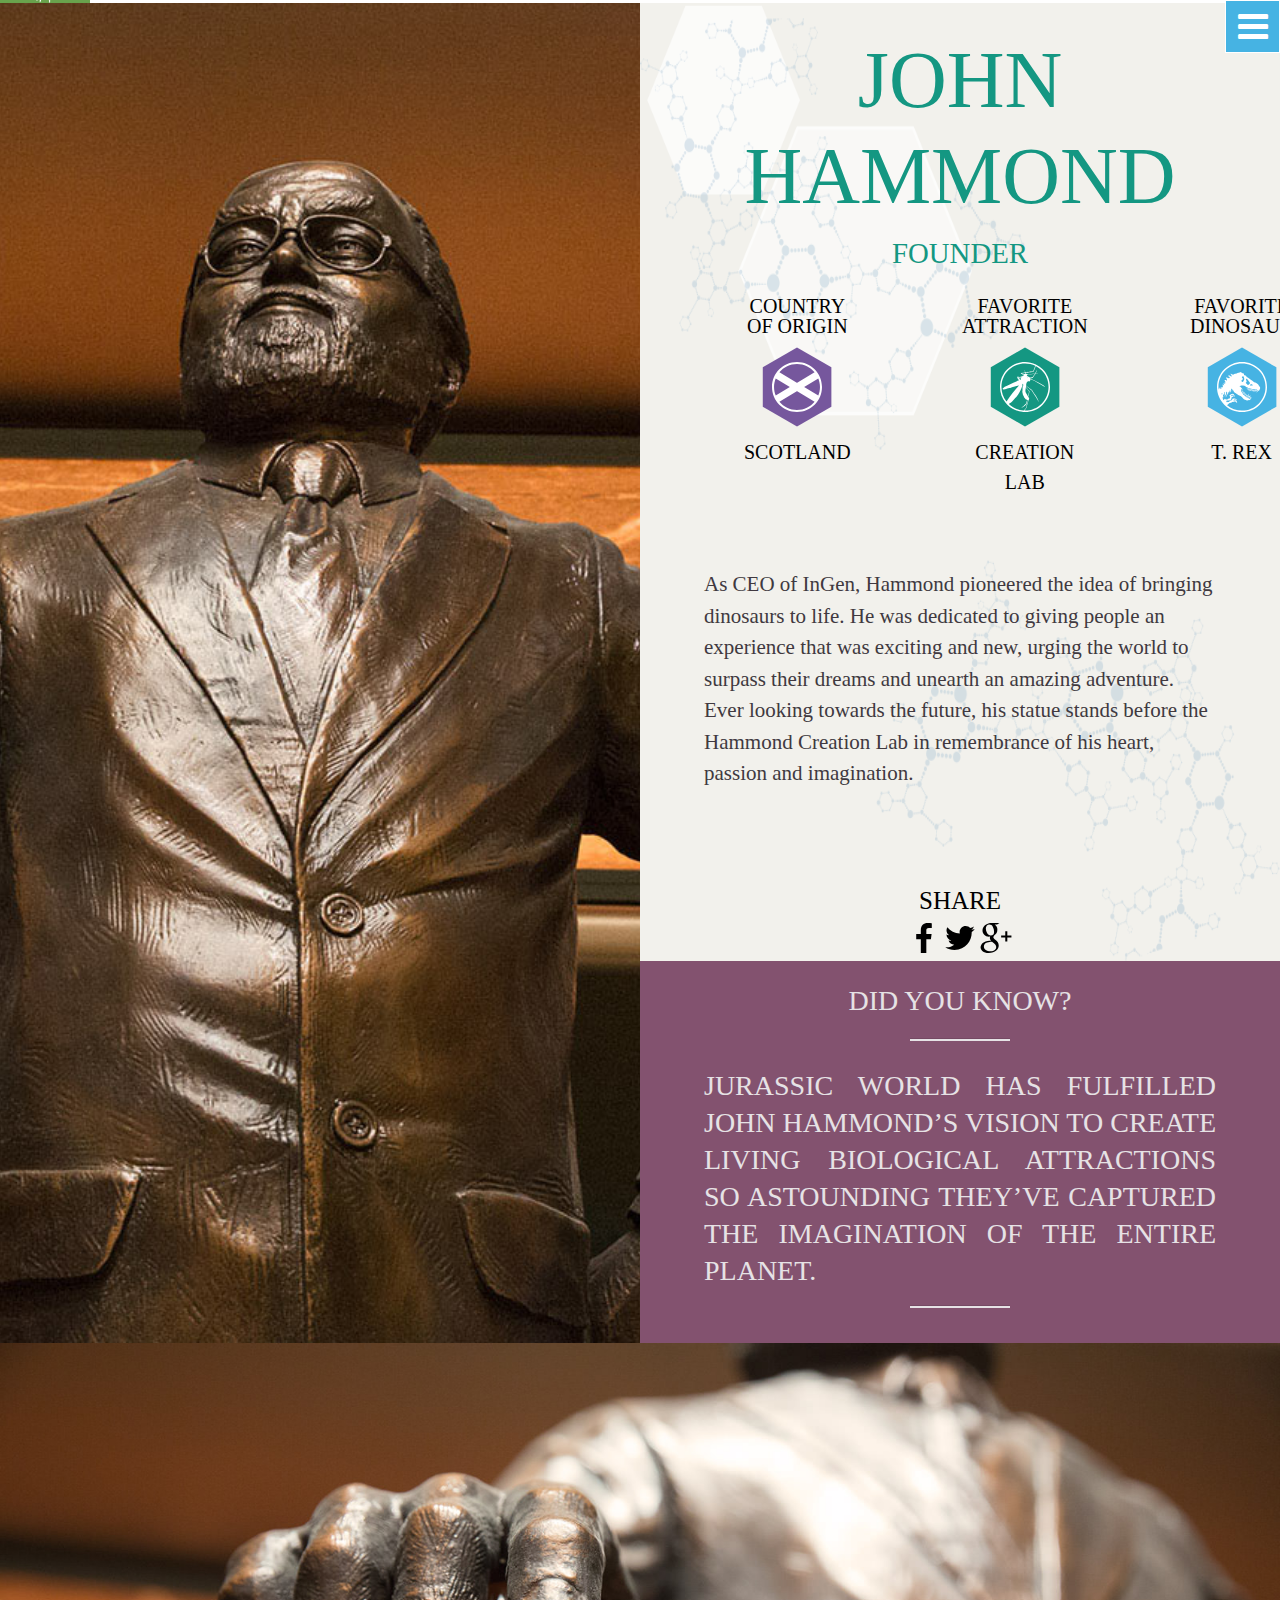
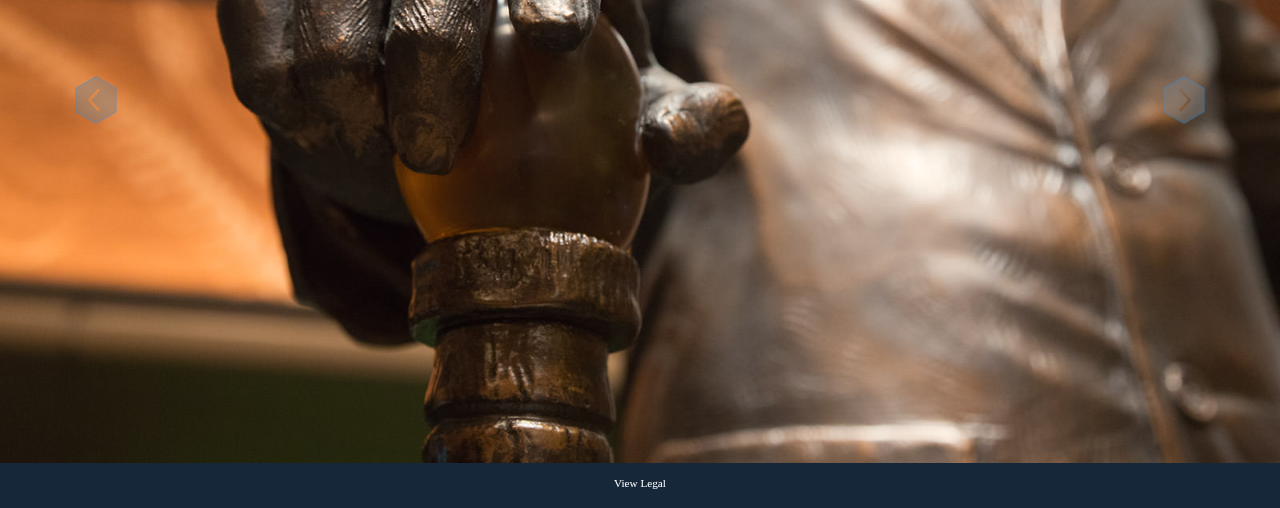
==== commit 40ba0ea9: "latest" ====
--- a/our_founder.html
+++ b/our_founder.html
@@ -349,14 +349,14 @@
 </div>
 <div class="container-fluid">
     <div class="row">
-        <div class="col-12 col-xl-6 col-lg-6 col-md-6 col-sm-12" style="padding: 0;">
+        <div class="col-12 col-xl-6 col-lg-6 col-md-12 col-sm-12" style="padding: 0;">
             <div class="founderBgImg"></div>
         </div>
-        <div class="col-12 col-xl-6 col-lg-6 col-md-6 col-sm-12" style="padding: 0;">
+        <div class="col-12 col-xl-6 col-lg-6 col-md-12 col-sm-12" style="padding: 0;">
             <div class="mttBg">
                 <h1 class="johnHammond">john hammond</h1>
                 <p class="founderHeading">founder</p>
-                <!-- <div class="logosDiv">
+                <div class="logosDiv">
                     <ul class="logosList">
                         <li class="logoListFirstLi">
                             <p class="country"><spna style="line-height: 30px;">country</spna> <br>of origin</p>                            
@@ -369,30 +369,113 @@
                             <p class="scotland">scotland</p>                            
                         </li>
                         <li class="logoListSecondLi">
-                            <p class="country"><spna style="line-height: 30px;">country</spna> <br>of origin</p>                            
-                            <svg class="icon-stacked-background-hexagon scotlandHexagon" xmlns="http://www.w3.org/2000/svg" version="1.1" viewBox="0 0 512 512">
+                            <p class="attraction"><spna style="line-height: 30px;">favorite</spna> <br>attraction</p>                            
+                            <svg class="icon-stacked-background-hexagon creationHexagon" xmlns="http://www.w3.org/2000/svg" version="1.1" viewBox="0 0 512 512">
+                              <path d="M476 382V130L256 3 37 130v253L256 509 476 382z"></path>
+                           </svg>
+                           <svg xmlns="http://www.w3.org/2000/svg" viewBox="0 0 32 32" class="creationLogo">
+                              <path d="M27.312 4.687c-1.22-1.22-2.603-2.22-4.1-2.976l-.27-.134C20.8.546 18.44 0 16 0 11.727 0 7.708 1.666 4.687 4.69 1.664 7.708 0 11.728 0 16c0 3.723 1.262 7.248 3.583 10.093.345.423.712.83 1.103 1.222.11.11.223.22.336.324 2.573 2.43 5.816 3.913 9.304 4.273.078.008.155.015.233.02.475.044.956.065 1.44.065 4.273 0 8.29-1.664 11.312-4.686C30.335 24.29 32 20.272 32 16c0-4.273-1.664-8.29-4.688-11.313zM.938 16c0-4.022 1.566-7.805 4.41-10.65C8.195 2.508 11.98.94 16 .94c2.325 0 4.568.523 6.598 1.514-.447 1.144-.9 2.28-1.387 3.478-.73.094-3.91.59-4.947.682 0-.2-.136-.23-.183-.44 0-.046-.024-.094-.024-.14-.013-.035-.013-.082-.036-.128-.062-.36-.097-.538-.17-.55-.012-.01-.045 0-.045 0l-.025.023v.02c.07.21.132.424.193.634-.027-.036-.05-.093-.074-.153-.04-.08-.096-.174-.135-.27-.023-.066-.07-.136-.08-.196-.04-.058-.04-.094-.074-.116v-.012l-.01-.022-.04.012v.022c0 .01 0 .01.05.14l.035.08c.16.353.28.578.378 1.128-.098.01-2.66.296-2.84.573l.164.124.036.022c.108.046.205.128.313.2.18.125.36.246.6.372.063.035.16.073.268.106.264.114.638.256.66.442.014.177-.144.235-.396.293-.124.034-.264.07-.385.142-.06.034-.123.09-.18.15-.098.093-.17.186-.268.198-.083.01-.204-.013-.323-.034-.182-.05-.35-.095-.494 0h-.01l-.015.012c-.024.022-.024.033-.024.06.023.148.217.2.385.255.086.025.18.048.23.07-.04.05-.04.093-.05.128-.012.037-.022.083-.045.108-.362-.048-.712-.13-1.047-.213-.53-.127-1.083-.255-1.637-.243h-.024l-.014.034v.082c.014.197.158.34.288.492.06.092.158.173.22.267-.1-.02-.16.024-.22.05-.024.022-.058.044-.096.067.06.024.123.07.157.152.256.42.615.793.928 1.18-2.37.926-4.898 2.15-7.328 3.346-.228.114-.47.22-.708.323-.75.354-1.532.727-2.097 1.172-.373.282-.504.585-.333.773.08.115.25.198.466.222.53.048 1.385-.243 2.13-.515.095-.033.218-.08.313-.104.465-.176.878-.235 1.31-.305.34-.05.697-.106 1.07-.212.386-.105.81-.23 1.24-.374.397-.117.794-.256 1.2-.36.353-.108.704-.175 1.05-.27.52-.118 1.014-.235 1.385-.375.083-.047.156-.07.24-.094-2.695 3.04-5.473 6.604-7.748 9.96-.083.12-.167.244-.25.372-2.08-2.64-3.21-5.88-3.21-9.295zm15.178-8.54c-.408.034-.612.258-.782.446-.228-.07-.435-.188-.628-.283-.215-.117-.43-.234-.685-.305.398-.106.868-.15 1.314-.197.254-.033.504-.056.747-.094 0 .095.015.153.024.2.012.092.012.14.012.234zm-1.795 7.667c.04-.163.085-.35.075-.513-.036-.104-.036-.2-.06-.28-.014-.07-.037-.14-.037-.21 0-.118.038-.198.146-.27.26.15.385.385.42.75.012.303-.074.642-.13.956-.052.22-.086.434-.098.62-.01-.025-.025-.036-.06-.048-.11-.15-.302-.396-.313-.654v-.013c-.01-.09.023-.207.058-.338zm-.924-4.393s0 .01.01.02c-.876-.08-1.42-.36-1.72-.852.338-.022.686.06 1.035.14.278.06.555.106.807.13-.01.034-.01.045-.036.07-.03.14-.106.282-.094.492zm.01.843c-.36-.073-.574-.33-.792-.574-.023-.036-.083-.082-.107-.118.155-.022.325.01.492.06l.227.07c.098.044.098.057.098.082.024.094.024.15.05.22.01.095.032.163.032.26zm-1.334-.446s-.06 0-.097-.02c-.13-.062-.238-.248-.3-.412.135.036.182.13.265.224.035.08.085.15.132.21zM5.65 26.94c.114-.117.24-.234.382-.35.158-.125.337-.228.53-.336.167-.117.348-.213.507-.327.48-.408.935-.955 1.405-1.484.192-.213.384-.442.59-.655l.685-.733c.457-.47.928-.95 1.29-1.44.334-.453.646-.98.973-1.496.107-.22.25-.442.386-.652.492-.818.89-1.71 1.25-2.562.178-.35.3-.724.482-1.098.034.14.12.255.188.35.084.142.17.257.193.397 0 .14-.036.28-.082.422-.048.14-.095.278-.095.42v.014c0 .046.023.095.06.14.02.036.036.07.047.104.013.26-.026.52-.084.81-.023.27-.085.525-.062.806 0 .047 0 .095.013.13v.023c.132.246.18.582.217.91.108.514.192 1.076.577 1.297.06.142.07.295.132.435.048.233.096.457.228.62.06.093.133.14.22.187.067.045.12.083.176.14.096.104.158.235.232.353.068.176.18.337.333.457v.01h.022c.34-.037.53.115.748.303.05.034.107.094.18.117-.19.456-.673 2.152-.844 2.54-.078.187-1.904 1.86-2.217 2.048-.288.177-.487.4-.728.602l.024.05c.588-.19 1.177-.552 1.84-1.122.083-.085.18-.154.288-.248.42-.36 1.024-.854 1.192-1.212.096-.234.168-.552.23-.858.02-.146.275-1.46.395-1.716.098.048.217.082.312.104.086.037.098.027.17.062-.275.786-.536 1.63-.756 2.426-.095.42-.582 2.25-.69 2.484-.05.092-.715.9-1.396 1.637-3.58-.196-6.93-1.633-9.544-4.11zm12.93-8.283l.037-.022.025.022c-.062.727-.23 1.366-.41 1.977-.107.435-.23.886-.287 1.382-.312-.41-.612-.975-.916-1.51-.085-.187-.194-.36-.276-.527-.05-.08-.085-.153-.133-.23-.108-.166-.215-.342-.24-.458-.073-.234-.107-.468-.107-.715-.038-.48.046-.926.13-1.364.023-.295.084-.588.123-.89.406.408.746.89 1.08 1.354.242.34.51.68.783 1.005h.015v.01c.068.037.128-.01.175-.035zm8.07 7.993c-2.846 2.844-6.63 4.41-10.65 4.41-.143 0-.285-.002-.426-.007.258-.278.497-.57.733-.857.18-.236.375-.483.578-.7l.024-.014c.203-.96 1.154-4.243 1.357-4.99 0 0 .014-.012.07-.023.037-.012.11-.038.11-.118v-.035c-.035-.06.034-.09.022-.148-.016-.14.07-.237.097-.365.084-.175.12-.372.084-.604v-.205s-.505-.382-.634-.697c.106-.435.285-.793.404-1.194.205-.757.485-2.533.485-2.533-.013-.02-.083-.182-.097-.192-.04-.02-.1.11-.16.122 0 0-.072.01-.084 0l-.012-.022c-.238-.314-.492-.62-.72-.938-.437-.525-.856-1.072-1.267-1.61.098-.095.098-.26.11-.445v-.128c.602.41 2.86 2.28 3.477 2.712.272.463 1.19 1.825 2.15 3.307 1.026 1.58 2.104 3.292 2.507 4.194l.06-.02c-.564-1.625-1.48-3.32-2.453-4.72-.324-.47-1.14-1.634-1.263-1.868-.265-.468-.417-.795-.706-1.11-.143-.155-.95-.72-1.06-.792-.905-.703-1.808-1.358-2.696-2.084.058-.223.08-.404.103-.658.035-.328.084-.654.18-.937.134-.408.653-1.003.987-1.076.133-.02.29.015.458.05.29.06.613.117.845-.153v-.08c0-.094-.05-.117-.11-.14-.023-.022-.06-.022-.06-.05.192-.02.3-.114.323-.253-.022-.12-.132-.153-.203-.188-.062-.012-.098-.025-.132-.06.107-.02.155-.104.182-.176.047-.057.068-.116.13-.127 1.01.22 1.792.502 2.527.91 2.562 1.44 4.752 2.7 6.74 3.882l.06-.05c-.35-.43-.776-.95-1.28-1.198-.158-.09-4.982-2.733-4.982-2.733-1.036-.582-1.787-.835-3.112-1.105.072-.048.133-.115.133-.176 0-.035 0-.05-.036-.084 0 0 .018-.012 0-.02 0-.096-.107-.118-.178-.13h-.024c.444-.048 1.602-.225 1.743-.257h.037s.998-1.71 1.432-2.4c.398-.036 2.36-.115 2.755-.208v-.08c-.843 0-1.63.008-2.56.045.112-.257.207-.453.35-.665.3-.455.525-.825.505-1.562l-.062-.12c-.146.877-.576 1.52-.986 2.14-.06.068-.053.06-.11.14-1.563.013-3.32.258-4.63.49.014-.022.023-.044.014-.082l-.012-.033-.026.01c-.057.014-.118.035-.164.062-.033 0-.072.007-.084.017.025-.057.086-.09.152-.11.04-.05.122-.07.168-.12l-.046-.045c-.362.196-.627.08-.93-.048-.166-.08-.34-.163-.53-.188l-.022-.396c1.08-.127 4.502-.644 5.2-.75h.02c.167-.415.762-1.903 1.427-3.668 1.373.707 2.645 1.63 3.768 2.754 2.847 2.845 4.413 6.627 4.413 10.65 0 4.02-1.57 7.803-4.413 10.646zM17.525 9.61c.203.106.42.21.623.316-.41-.058-.77-.305-1.12-.54-.038-.03-.08-.064-.13-.097.196.095.414.198.627.32zm-.447-.795c.12-.093.205-.245.277-.386.045-.095.05-.263.17-.272 1.64-.133 3.62-.468 4.7-.468-.385.693-.852 1.235-1.395 2.103-.36.02-1.365.266-1.533.277-.444-.375-.85-.542-1.393-.812-.27-.14-.56-.28-.826-.443z"></path>
+                          </svg>
+                            <p class="creation">creation lab</p>                            
+                        </li>
+                        <li class="logoListThirdLi">
+                            <p class="dinosaur"><spna style="line-height: 30px;">favorite</spna> <br>dinosaur</p>                            
+                            <svg class="icon-stacked-background-hexagon rexHexagon" xmlns="http://www.w3.org/2000/svg" version="1.1" viewBox="0 0 512 512">
                                 <path d="M476 382V130L256 3 37 130v253L256 509 476 382z"></path>                                
                             </svg>
-                            <svg xmlns="http://www.w3.org/2000/svg" class="scotlandLogo" viewBox="0 0 32 32">
-                                <path d="M32 16c0-8.836-7.163-16-16-16S0 7.164 0 16c0 8.837 7.163 16 16 16s16-7.163 16-16zm-1.3 0c0 1.94-.388 3.79-1.073 5.488L20.58 16.06c-.025-.017-.055-.034-.092-.058.037-.025.062-.046.093-.063 3.016-1.81 6.03-3.62 9.047-5.428C30.312 12.21 30.7 14.06 30.7 16zM16 1.3c4.514 0 8.555 2.05 11.254 5.26-3.71 2.228-7.424 4.455-11.134 6.684-.09.053-.15.053-.24 0-3.71-2.23-7.422-4.456-11.133-6.683C7.445 3.35 11.487 1.3 16 1.3zM1.3 16c0-1.94.387-3.79 1.073-5.488l9.046 5.427c.025.015.053.033.09.06-.035.023-.06.042-.09.06l-9.047 5.43C1.687 19.79 1.3 17.94 1.3 16zM16 30.7c-4.514 0-8.555-2.05-11.253-5.26 3.71-2.23 7.423-4.456 11.133-6.684.09-.055.15-.055.24-.002 3.71 2.23 7.422 4.456 11.134 6.685-2.7 3.21-6.74 5.26-11.254 5.26z"></path>
-                            </svg>
-                            <p class="scotland">scotland</p>                            
-                        </li>
-                        <li class="logoListThirdLi">
-                            <p class="country"><spna style="line-height: 30px;">country</spna> <br>of origin</p>                            
-                            <svg class="icon-stacked-background-hexagon scotlandHexagon" xmlns="http://www.w3.org/2000/svg" version="1.1" viewBox="0 0 512 512">
-                                <path d="M476 382V130L256 3 37 130v253L256 509 476 382z"></path>                                
-                            </svg>
-                            <svg xmlns="http://www.w3.org/2000/svg" class="scotlandLogo" viewBox="0 0 32 32">
-                                <path d="M32 16c0-8.836-7.163-16-16-16S0 7.164 0 16c0 8.837 7.163 16 16 16s16-7.163 16-16zm-1.3 0c0 1.94-.388 3.79-1.073 5.488L20.58 16.06c-.025-.017-.055-.034-.092-.058.037-.025.062-.046.093-.063 3.016-1.81 6.03-3.62 9.047-5.428C30.312 12.21 30.7 14.06 30.7 16zM16 1.3c4.514 0 8.555 2.05 11.254 5.26-3.71 2.228-7.424 4.455-11.134 6.684-.09.053-.15.053-.24 0-3.71-2.23-7.422-4.456-11.133-6.683C7.445 3.35 11.487 1.3 16 1.3zM1.3 16c0-1.94.387-3.79 1.073-5.488l9.046 5.427c.025.015.053.033.09.06-.035.023-.06.042-.09.06l-9.047 5.43C1.687 19.79 1.3 17.94 1.3 16zM16 30.7c-4.514 0-8.555-2.05-11.253-5.26 3.71-2.23 7.423-4.456 11.133-6.684.09-.055.15-.055.24-.002 3.71 2.23 7.422 4.456 11.134 6.685-2.7 3.21-6.74 5.26-11.254 5.26z"></path>
-                            </svg>
-                            <p class="scotland">scotland</p>                            
+                            <svg xmlns="http://www.w3.org/2000/svg" viewBox="0 0 32 32" class="rexLogo">
+                              <g>
+                                  <path d="M27.313 4.687C24.29 1.665 20.273 0 16 0 11.727 0 7.708 1.666 4.687 4.688 1.664 7.71 0 11.727 0 16s1.664 8.292 4.686 11.313S11.726 32 16 32s8.29-1.665 11.313-4.687S32 20.273 32 16s-1.664-8.29-4.687-11.313zM3.3 20.627v.056l-.027.088-.03.03h-.107l-.125-.063v-.282l.063-.082c.027-.037 0-.118-.042-.174l-.047-.172.027-.144c.02-.146.09-.146.262 0l.102.114.04.2-.06.174-.083.11.03.145zm23.35 6.023c-2.846 2.844-6.628 4.41-10.65 4.41-3.606 0-7.017-1.26-9.734-3.566l.597-.138.484-.48c.26-.345.544-.544.86-.634l1.25-.37.118-.512.372.283.455.035.172-.146.145-.197.48-.09 1 .115.563.972.118-.49-.054-.536-.312-.262-.2-.398c-.206-.228-.516-.264-.858-.107-.4.162-.675.252-.827.162.033-.4.345-.625.943-.625.2 0 .454.086.687.196l.565.2c-.11-.51-.626-.852-1.57-1.078-1.115-.236-1.597-.028-1.396.625l-.402.143c-.025.22-.116.375-.34.426l-.6.084c-.028.118-.064.173-.138.2l-.296.09-.22.51-.482.06c-.236-.025-.372.062-.47.222l-.5-.247-.2.197c-.235-.026-.29-.232-.2-.633.11-.427.317-.51.57-.28.057-.203.22-.254.457-.203l.57.114c.056-.084.254-.164.545-.2l.597-.23c.254-.195.427-.478.592-.877-.226-.093-.31-.202-.226-.347.06-.143.17-.233.372-.173l-.03-.446c.153.08.317.057.488-.088l.455-.37.6.027.543.114c.144-.487-.227-.743-1.095-.688l-.824.11-.193.264-.287.198-.14-.742c.14.114.28.114.452 0l.4-.284.634.11.482-.09c-.372-.764-1.116-.825-2.288-.138-.57.345-.77.626-.68.915l.228.2c.172.082.22.143.22.228l-.248.487.248.31-.563.345-.745.108-.307.462-.29.053c-.082-.026-.158.03-.2.113l-.715-.056-.192-.257-.29-.225c-.198-.09-.343.053-.48.317l-.282.562c-.543-.398-.798-1.08-.75-2.05l.598.19-.256-.506-.136-.625c.11-.57.392-.826.797-.826V19.4c.278-.4.4-.2.4.51.03.487-.027 1.26-.198 2.34l.97-1.733.083-.972c.028-.46.173-.633.4-.435.2.146.255.49.17 1.026l-.998 2.484c.146.026.345-.195.6-.718l.515-1.025.33-.397.07-.515.414-.965c.165.026.212.224.165.544l-.123.97.826-2.485h.19l.092 1.57c.226-.288.405-.688.427-1.115l-.02-.742.054-.654c.4-.117.57.17.516.854-.063.69 0 1.004.137.972 0-.8.116-1.308.372-1.535.083.08.228.428.42 1.018l.58.95 2.854 1.91 1.198.48c.254.17.598.46.935.86l.86.94c.707.625 1.54.936 2.422 1.026l.653-.09.344-.09c.026 0 .056.034.09.063l.108.055c.6-.055.916-.25.94-.622l-.485-.17-.31-.37-1.15-.407-1.017-.625-.832-.856-.938-.68.05-.145-1.075-1.515c-.432-1-.432-1.506.03-1.622l.37.17.455-.026-1.404-1.688c-.37-.197-.593-.28-.688-.197l-.075-.286 1.135-.343.317-.08c.17-.063 1.65.143 1.65.143.29-.062.517.056.696.338.164.256.336.455.543.49l.736.145.535.42c.437-.028.717.062.79.254l.78.088.85.285.898.032c.423.026.676.108.792.257l.343-.03.317.146.57-.063c.478.063.712.345.712.853.37.146.66.09.94-.19l.345-.57.23-.575c.142-.377.115-.71-.12-.997l-.668-1.024c-.27-.487-.5-.8-.757-1.004l-1.082-.71-1.14-.372-1.357-1.162-.3-.09-.256-.204-1.94-1.368c-.853-.545-1.425-1.025-1.598-1.49l-.515-.225h-.255l-.254-.083-.03-.433c.03-.22-.054-.426-.198-.536l-1.142-.29-.6-.626c-.205-.026-.515.083-.97.345l-.427.118-.483.027-.833.427-.92.11c-.13 0-.304.09-.565.282l-.6.317c-.255.055-.654-.028-1.253-.373l-.315-.225c-.14-.08-.256 0-.34.144l.34.482.145.088.145.117-.057.31.2.31c.083.09.083.206 0 .316l-.69-.2-.537-.37-.686-.084c-.282.027-.454.17-.51.336l.625.408c.284.137.365.307.345.57.366 0 .454.146.254.37l-.628.084c-.197.027-.515-.083-.94-.31-.538-.288-.827-.26-.86.083l.26.397.256.483c.2.66.117.906-.283.832l-.433-.26-.507-.082c-.312.146-.312.4 0 .743.425.427.598.738.562.882l-.51-.173c-.17-.082-.255-.055-.28.117l.227.454c.163.165.253.31.224.48l-.592-.254c-.206-.2-.404-.262-.577-.2l.448 1.114c0 .373-.077.455-.215.283l-.46-.48c-.282-.063-.4.053-.343.344l.227.592c.062.263-.05.606-.367.97l-.28-.254c-.105-.145-.18-.2-.283-.173-.166.028-.216.09-.166.23l.214.315c.254.48.235.625-.144.48l-.338-.62c-.198-.032-.233.11-.117.422.118.317.057.544-.17.57-.22.036-.447-.31-.66-1.08-.165.088-.248.31-.248.626-.035.37-.063.57-.15.654l-.048.066C.967 17.078.938 16.542.938 16c0-4.022 1.566-7.805 4.41-10.65S11.977.94 16 .94c4.023 0 7.807 1.566 10.65 4.41S31.062 11.98 31.062 16c.002 4.023-1.566 7.806-4.41 10.65zM16.308 10.386l-.398-.454c-.03-.17.026-.345.255-.572.194-.164.456-.434.456-.434h.136l.55 1.15c.137.482.165.91.08 1.254l-.603 1.133c-.344.435-.617.49-.937.09-.307-.398-.307-.71 0-.882.462-.286.715-.485.75-.775.026-.22-.06-.367-.288-.51zm2.596 1.768l-.237-.598-.075-.662.257-.11c.225-.165.41-.026.68.454l1.457 1.805c.22.37.164.708-.214 1.053-.474.454-.817.688-1.044.6l-.825-.8c-.4-.482-.548-.77-.484-.853l.29-.09.223-.144c.05-.11.05-.318-.03-.656zm2.393 2.34c.09-.145.398-.2.854-.2 0 0 .806.228.715.8h-1.48c-.344-.056-.377-.263-.088-.6zM18.45 21.425l-.03.312c.03.116.146.14.247.062.317-.35.49-.746.58-1.317l-.798.942zM22.212 17.606c.036-.147 0-.228-.09-.265-.136-.054-.286.038-.454.266l-.798 1.08c.68-.2 1.116-.573 1.342-1.08zM21.723 18.66l1-.745.115-.28-.067-.145h-.186l-.16.116c-.212.507-.465.852-.7 1.053zM19.73 18.342l.714-.598.365-.484-.037-.315c-.247.027-.384.116-.446.257l-.166.405-.43.735zM18.646 20.166l-.714.688-.09.29.234.164.344-.51zM21.463 17.49l.06-.148-.06-.108-.097-.118-.16.055-.962 1.345c.626-.285 1.025-.6 1.22-1.025zM19.492 21.906c-.024.145 0 .205.1.226l.28-.135.427-.854.264-.916-.864 1.28-.208.4zM16.658 19.375l-.27.256.207.17c.22.058.422-.198.566-.77l-.502.345zM16.08 18.26l.137-.282-.427.166v.198c.09.116.2.054.29-.083zM16.535 18.314l-.37.254c-.146.12-.23.2-.112.262.14.116.316-.062.482-.516zM21.387 23.59c.336.265.536-.17.652-1.25-.653.653-.89 1.055-.653 1.25zM20.018 17.38c.253-.29.31-.49.197-.634-.055-.063-.197 0-.342.143l-.482.97.628-.48zM16.907 18.66l-.518.254c-.226.173-.256.312-.11.46.09.117.316-.116.627-.715zM18.133 19.8l-.546.573c-.255.2-.31.31-.116.397.117.056.29-.055.462-.343.144-.227.2-.428.2-.626zM17.84 19.258l-.96.797.054.318c.084.082.17.11.23.055l.376-.46.3-.71zM25.38 17.942c-.175-.082-.373.09-.52.453l-.39.717.734-.544c.263-.364.312-.57.175-.626zM24.807 18.113c.055-.17.027-.28-.055-.308-.164-.062-.28-.062-.37.11l-.173.426c-.118.347-.345.66-.653.972l.96-.744c.175-.172.262-.31.29-.455zM24.092 17.744c-.082-.056-.227 0-.31.198-.206.428-.483.825-.888 1.087.26 0 .59-.172.936-.488.234-.482.345-.736.262-.798zM25.827 18.088c-.073-.09-.194-.057-.346.143l-.19.43c.51-.264.686-.43.537-.572zM23.52 18.204l.202-.46c-.017-.138-.146-.138-.286-.084-.082.028-.137.172-.137.317l-.233.59c.144 0 .287-.11.453-.363zM19.468 17.09l.343-.373-.11-.172-.31.255-.288.517zM25.035 19.347c.254 0 .508-.09.824-.317.286-.2.4-.37.286-.487-.087-.147-.43.145-1.11.804zM19.528 20.99c-.57.746-.798 1.12-.653 1.206.227.144.37-.028.516-.397l.138-.81zM20.697 21.534l-1.25.86c-.12.056-.146.112-.057.2l.284.11c.198 0 .453-.165.68-.51l.343-.66zM19.302 16.35c-.18-.085-.317.112-.397.54l.31-.23c.142-.17.176-.287.087-.31zM20.952 23.276c.253.17.51-.31.834-1.508-.688.856-.977 1.365-.834 1.508zM22.983 17.832l-.09.028-.083.117-.152.337-.364.516.634-.46c.226-.372.226-.538.055-.538zM21.44 21.254l-.713.743c-.43.51-.567.798-.43.936.175.15.43-.118.743-.646.257-.518.423-.897.4-1.033z"></path>
+                              </g>
+                          </svg>
+                            <p class="rex">t. rex</p>                            
                         </li>
                     </ul>                    
-                </div> -->                                              
-            </div>            
+                </div> 
+                <div>
+                   <p class="ceoPara">
+                      As CEO of InGen, Hammond pioneered the idea of bringing dinosaurs to life. He was dedicated to giving people an experience that was exciting and new, urging the world to surpass their dreams and unearth an amazing adventure. Ever looking towards the future, his statue stands before the Hammond Creation Lab in remembrance of his heart, passion and imagination.
+                   </p>
+                </div>                
+                   <p class="share">share</p>
+                <div style="text-align: center; padding-top: 0;">
+                   <svg xmlns="http://www.w3.org/2000/svg" class="fbSvg" viewBox="0 0 512 512">
+                     <path d="M380.54 95.706h-45.257c-35.463 0-42.082 17.012-42.082 41.51v54.495h84.462l-11.234 85.34H293.2v218.816h-88.235V277.05H131.46v-85.34h73.505v-62.85c0-72.945 44.698-112.727 109.848-112.727 31.145 0 57.952 2.31 65.73 3.458v76.116z"></path>
+                 </svg>
+                 <svg xmlns="http://www.w3.org/2000/svg" viewBox="0 0 512 512" class="twitterSvg">
+                  <path d="M443.242 159.985c.3 4.188.3 8.375.3 12.562 0 127.72-97.21 274.882-274.882 274.882-54.737 0-105.585-15.855-148.358-43.372 7.777.896 15.255 1.196 23.33 1.196 45.166 0 86.742-15.255 119.943-41.277-42.474-.897-78.067-28.714-90.33-67 5.98.897 11.964 1.495 18.245 1.495 8.674 0 17.35-1.196 25.424-3.29-44.268-8.974-77.47-47.857-77.47-94.817v-1.196c12.862 7.178 27.818 11.664 43.67 12.263-26.02-17.35-43.07-46.96-43.07-80.46 0-17.947 4.785-34.398 13.16-48.755 47.56 58.625 119.046 96.91 199.207 101.1-1.495-7.18-2.393-14.657-2.393-22.136 0-53.24 43.072-96.61 96.613-96.61 27.816 0 52.94 11.664 70.59 30.508 21.834-4.188 42.77-12.264 61.316-23.33-7.18 22.433-22.434 41.276-42.473 53.24 19.44-2.093 38.285-7.477 55.634-14.955-13.16 19.143-29.61 36.192-48.455 49.95z"></path>
+              </svg>
+              <svg xmlns="http://www.w3.org/2000/svg" viewBox="0 0 512 512" class="googleSvg">
+               <path d="M235.3,40.1c3.9,2.4,8.3,6,13.2,10.7c4.7,4.9,9.3,10.9,13.8,18c4.3,6.7,8.1,14.7,11.5,23.8c2.7,9.2,4.1,19.9,4.1,32.1
+                  c-0.4,22.4-5.3,40.3-14.8,53.8c-4.7,6.5-9.6,12.5-14.8,18c-5.8,5.5-11.9,11.1-18.4,16.8c-3.7,3.9-7.2,8.2-10.3,13.1
+                  c-3.7,5.1-5.6,11-5.6,17.7c0,6.5,1.9,11.9,5.7,16.2c3.2,4.1,6.4,7.6,9.4,10.7l21.2,17.4c13.2,10.8,24.7,22.7,34.6,35.7
+                  c9.3,13.2,14.2,30.6,14.6,51.9c0,30.3-13.4,57.2-40.1,80.7c-27.7,24.2-67.7,36.8-119.9,37.6c-43.7-0.4-76.4-9.8-97.9-28.1
+                  C20,449.3,9.1,428.9,9.1,405.1c0-11.6,3.5-24.5,10.6-38.7c6.9-14.2,19.3-26.7,37.3-37.5c20.2-11.6,41.5-19.3,63.7-23.2
+                  c22-3.3,40.3-5.1,54.9-5.5c-4.5-5.9-8.5-12.3-12-19c-4.1-6.6-6.2-14.4-6.2-23.7c0-5.5,0.8-10.1,2.3-13.8
+                  c1.4-3.9,2.6-7.5,3.8-10.7c-7.1,0.8-13.8,1.2-20.1,1.2c-33.2-0.4-58.6-10.9-76-31.5c-18.2-19.1-27.4-41.4-27.4-66.9
+                  c0-30.8,12.9-58.6,38.8-83.7c17.7-14.7,36.2-24.2,55.3-28.7c18.9-3.9,36.7-5.8,53.2-5.8h124.8l-38.6,22.6H235.3z M259.4,400.7
+                  c0-15.9-5.2-29.7-15.5-41.6c-10.9-11.2-28-25-51.3-41.3c-4-0.4-8.6-0.6-14-0.6c-3.2-0.4-11.3,0-24.4,1.2
+                  c-12.9,1.8-26.1,4.8-39.6,8.9c-3.2,1.2-7.7,3.1-13.4,5.5c-5.8,2.6-11.6,6.4-17.6,11.3c-5.8,5.1-10.6,11.4-14.6,18.9
+                  c-4.6,7.9-6.9,17.5-6.9,28.7c0,22,9.9,40.1,29.8,54.4c18.9,14.3,44.7,21.6,77.5,22c29.4-0.4,51.9-6.9,67.4-19.6
+                  C251.9,436.2,259.4,420.2,259.4,400.7z M172.4,217.1c16.4-0.6,30.1-6.5,41.1-17.8c5.3-8,8.7-16.1,10.2-24.5
+                  c0.9-8.4,1.4-15.4,1.4-21.1c0-24.7-6.3-49.6-18.9-74.7c-5.9-12-13.7-21.8-23.3-29.4c-9.8-7.1-21.1-10.9-33.9-11.3
+                  c-16.9,0.4-31,7.2-42.2,20.5c-9.5,13.9-14,29.4-13.6,46.5c0,22.7,6.6,46.2,19.8,70.7c6.4,11.4,14.7,21.1,24.8,29.1
+                  C147.8,213.1,159.4,217.1,172.4,217.1z"></path>
+               <path d="M502.9,214.9h-65.8v-65.8h-32.9v65.8h-65.8v32.9h65.8v65.8h32.9v-65.8h65.8V214.9z"></path>
+            </svg>
+                </div>               
+            </div>
+            <div class="didYouKnowDiv">
+               <p class="didYouKnowHeading">did you know?</p>
+               <hr class="didYouKowHr">
+               <p class="didiYouKnnowPara">
+                  Jurassic World has fulfilled John Hammond’s vision to create living biological attractions so astounding they’ve captured the imagination of the entire planet.                  
+               </p>
+               <hr class="didYouKowHr">
+            </div>
         </div>
     </div>
 </div>
+<div class="carousel slide" id="slider">
+   <div class="carousel-inner">
+      <div class="carousel-item active">         
+         <img src="images/founder_slider_img1.jpg" class="img-fluid" data-aos="fade-in" data-aos-duration="1000">
+         </div>                    
+      <div class="carousel-item">        
+               <img src="images/founder_slider_img2.jpg" class="img-fluid">                        
+      </div>   
+      <div class="carousel-item">         
+               <img src="images/founder_slider_img3.jpg" class="img-fluid">                        
+      </div>
+   </div>
+   <div>   
+   <a href="#slider" class="carousel-control-next" data-slide="next">
+      <span>
+         <svg class="hexagon-button vertically-center sliderPrevHexagon" title="Previous" viewBox="0 0 38 44" xmlns="http://www.w3.org/2000/svg" aria-hidden="true">
+            <path class="hexagon-button-border" d="M19 0L0 11v22L19 44l19-11V11L19 0zm17 12v20l-17 10-17-10v-20l17-10 17 10z"></path>               
+               <path class="hexagon-button-fill sliderPrevHexagonBg" enable-background="new" d="M1.203 32.195l17.802 10.23 17.802-10.216V11.776L19.013 1.557 1.22 11.777v20.396l-.017.022zM22.56 21.993l-7.75-8.725c-.097-.11-.156-.27-.148-.41.01-.158.087-.293.198-.393l.922-.817c.11-.1.27-.16.41-.15s.292.087.39.198l7.78 8.758.993 1.115c.02.02.04.044.06.07.076.104.125.23.125.354 0 .12-.05.25-.125.354-.02.022-.038.05-.06.07l-.994 1.113-7.777 8.76c-.1.11-.25.19-.39.198-.142.008-.302-.053-.41-.152l-.923-.816c-.11-.102-.188-.233-.198-.393-.008-.14.052-.3.15-.41l7.75-8.724z"></path>
+         </svg>
+      </span>
+   </a>
+   <a href="#slider" class="carousel-control-prev" data-slide="prev">
+      <span>
+         <svg class="hexagon-button vertically-center sliderPrevHexagon" title="Previous" viewBox="0 0 38 44" xmlns="http://www.w3.org/2000/svg" aria-hidden="true">
+            <path class="hexagon-button-border" d="M19 0L0 11v22L19 44l19-11V11L19 0zm17 12v20l-17 10-17-10v-20l17-10 17 10z"></path>
+               <path class="hexagon-button-fill sliderPrevHexagonBg" enable-background="new" d="M36.98 32.173V11.777L19.185 1.557 1.392 11.777V32.21l17.802 10.214 17.802-10.23-.017-.02zm-14.592-1.455c.098.11.158.27.15.41-.01.158-.088.29-.198.39l-.922.82c-.11.098-.27.16-.41.15-.14-.008-.292-.088-.39-.196l-7.78-8.76-.994-1.114-.06-.07c-.075-.105-.124-.235-.124-.354 0-.12.05-.25.125-.354.018-.026.038-.05.06-.07l.993-1.116 7.78-8.758c.098-.11.25-.19.39-.198.14-.01.3.052.41.15l.922.82c.11.097.188.232.198.39.008.14-.05.3-.15.41l-7.75 8.725 7.75 8.725z"></path>
+              
+         </svg>
+      </span>
+   </a>
+</div>
+</div>
+<!-- ================== FOOTER STRTED ================== -->
+<div class="container-fluid footer">
+   <div class="row">
+      <div class="col-12 col-xl-12 col-lg-12 col-md-12 col-sm-12">
+         <p class="footerText">view legal</p>
+      </div>
+   </div>
+</div>
+<!-- ================== FOOTER ENDED ================== -->
 <script src="js/app.js"></script>
       <!-- ======================= NAVBAR ENDED ========================= -->      --- a/css/our_founder.css
+++ b/css/our_founder.css
@@ -1672,17 +1672,18 @@
 
 .founderBgImg{
     background-image: url('../images/founder_img.jpg');
-    background-size: 100% 100%;
+	background-size: cover;
+	background-position: 50% top;
     background-repeat: no-repeat;
     background-color: black;
-    padding-top: 900px;
+    height: 100%;
 }
 
 .mttBg{
     background-image: url('../images/mtt_bg.png');
     background-size: 100% 100%;
     background-repeat: no-repeat;
-    background-color: rgb(242, 241, 236);
+	background-color: rgb(242, 241, 236);	
 }
 
 .johnHammond{
@@ -1711,6 +1712,10 @@
     list-style: none;
     display: inline-flex;    
 }   
+
+.logoListFirstLi{
+	margin-right: 8.7vw;
+}
 
 .country{
     color: black;
@@ -1748,3 +1753,263 @@
     position: relative;
     top: -40px;
 }
+
+.logoListThirdLi{
+	margin-left: 8vw;
+}
+
+.attraction{
+    color: black;
+    text-transform: uppercase;
+    line-height: 10px;
+    text-align: center;
+    font-size: 20px;    
+}
+
+.creationHexagon{
+    fill: #149782;
+    width: 80px;
+    height: 80px;
+    display: block;
+    margin-left: auto;
+    margin-right: auto;
+}
+
+.creationLogo{
+    fill: white;
+    position: relative;    
+    top: -65px;    
+    width: 50px;
+    height: 50px;
+    display: block;
+    margin-left: auto;
+    margin-right: auto;
+}
+
+.creation{
+    color: black;
+    text-transform: uppercase;    
+    text-align: center;
+    font-size: 20px;
+    position: relative;
+    top: -40px;
+}
+
+.dinosaur{
+    color: black;
+    text-transform: uppercase;
+    line-height: 10px;
+    text-align: center;
+    font-size: 20px;    
+}
+
+.rexHexagon{
+    fill: #46b3e3;
+    width: 80px;
+    height: 80px;
+    display: block;
+    margin-left: auto;
+    margin-right: auto;
+}
+
+.rexLogo{
+    fill: white;
+    position: relative;    
+    top: -65px;    
+    width: 50px;
+    height: 50px;
+    display: block;
+    margin-left: auto;
+    margin-right: auto;
+}
+
+.rex{
+    color: black;
+    text-transform: uppercase;    
+    text-align: center;
+    font-size: 20px;
+    position: relative;
+    top: -40px;
+}
+
+.ceoPara{
+	padding-left: 10%;
+	padding-right: 10%;
+	padding-bottom: 90px;
+	font-size: 21px;
+	color: rgb(64, 57, 64);
+	font-weight: 300;
+}
+
+.share{
+	color: black;
+	text-align: center;
+	font-size: 25px;
+	text-transform: uppercase;
+	font-weight: 350;
+	line-height: 10px;
+}
+
+.fbSvg{
+	width: 2em;
+	height: 2em;
+	fill: black;	
+}
+
+.twitterSvg{
+	width: 2em;
+	height: 2em;
+	fill: black;
+}
+
+.googleSvg{
+	width: 2em;
+	height: 2em;
+	fill: black;
+}
+
+.didYouKnowDiv{
+	background-color: #83526f;
+	color: #e6e2e5;
+	padding: 3% 10% 3% 10%;
+	font-size: 28px;
+	text-transform: uppercase;
+}
+
+.didYouKnowHeading{
+	text-align: center;
+}
+
+.didYouKowHr{	
+	border-bottom: 2px solid #e6e2e5;
+	padding: 0px;
+	width: 100px;
+}
+
+.didiYouKnnowPara{
+	line-height: 37px;	
+	text-align: justify;
+	padding-top: 10px;	
+}
+
+.sliderPrevHexagon{
+	fill: #428bca;
+	width: 2.999em;
+	height: 2.999em;	
+}
+
+.sliderPrevHexagonBg{
+	fill: grey;		
+}
+
+/* FOOTER STARTED */
+
+.footer {
+	background-color: #152739;
+	color: white;
+}
+
+.footerText {
+	font-size: .7em;	
+	padding-top: 12px;
+	text-transform: capitalize;
+	text-align: center;
+}
+/* FOTTER ENDED */
+
+@media screen and (max-width: 1100px){
+	.logosDiv{
+		padding-left: 0;
+		padding-right: 0;
+	}
+}
+
+@media screen and (max-width: 991px){
+	.founderBgImg{
+		height: 110vw;
+	}
+	.logosDiv{
+		padding-left: 19vw;
+		padding-right: 10%;
+	}	
+}
+
+@media screen and (max-width: 628px) {
+	.logosDiv{
+		padding-left: 12%;
+		padding-right: 7%;
+	}
+}
+
+@media screen and (max-width: 530px) {
+	.johnHammond{
+		font-size: 15vw;
+	}
+}
+
+@media screen and (max-width: 442px) {
+	.logosDiv{
+		padding-left: 0;
+	}
+}
+
+@media screen and (max-width: 425px) {
+	.didiYouKnnowPara{
+		font-size: 5.4vw;
+		line-height: 7.5vw;
+	}
+}
+
+@media screen and (max-width: 375px) {
+	.country{
+		font-size: 15px;		
+	}
+	.scotlandHexagon{
+		width: 60px;
+		height: 60px;
+		margin-top: -8px;
+	}
+	.scotlandLogo{
+		width: 40px;
+		height: 40px;
+		margin-top: 14px;
+	}	
+	.scotland{
+		font-size: 15px;
+		margin-top: -10px;
+	}
+	.attraction{
+		font-size: 15px;		
+	}
+	.creationHexagon{
+		width: 60px;
+		height: 60px;
+		margin-top: -8px;
+	}
+	.creationLogo{
+		width: 40px;
+		height: 40px;
+		margin-top: 14px;
+	}	
+	.creation{
+		font-size: 15px;
+		margin-top: -10px;
+	}
+	.dinosaur{
+		font-size: 15px;		
+	}
+	.rexHexagon{
+		width: 60px;
+		height: 60px;
+		margin-top: -8px;
+	}
+	.rexLogo{
+		width: 40px;
+		height: 40px;
+		margin-top: 14px;
+	}	
+	.rex{
+		font-size: 15px;
+		margin-top: -10px;
+	}
+}